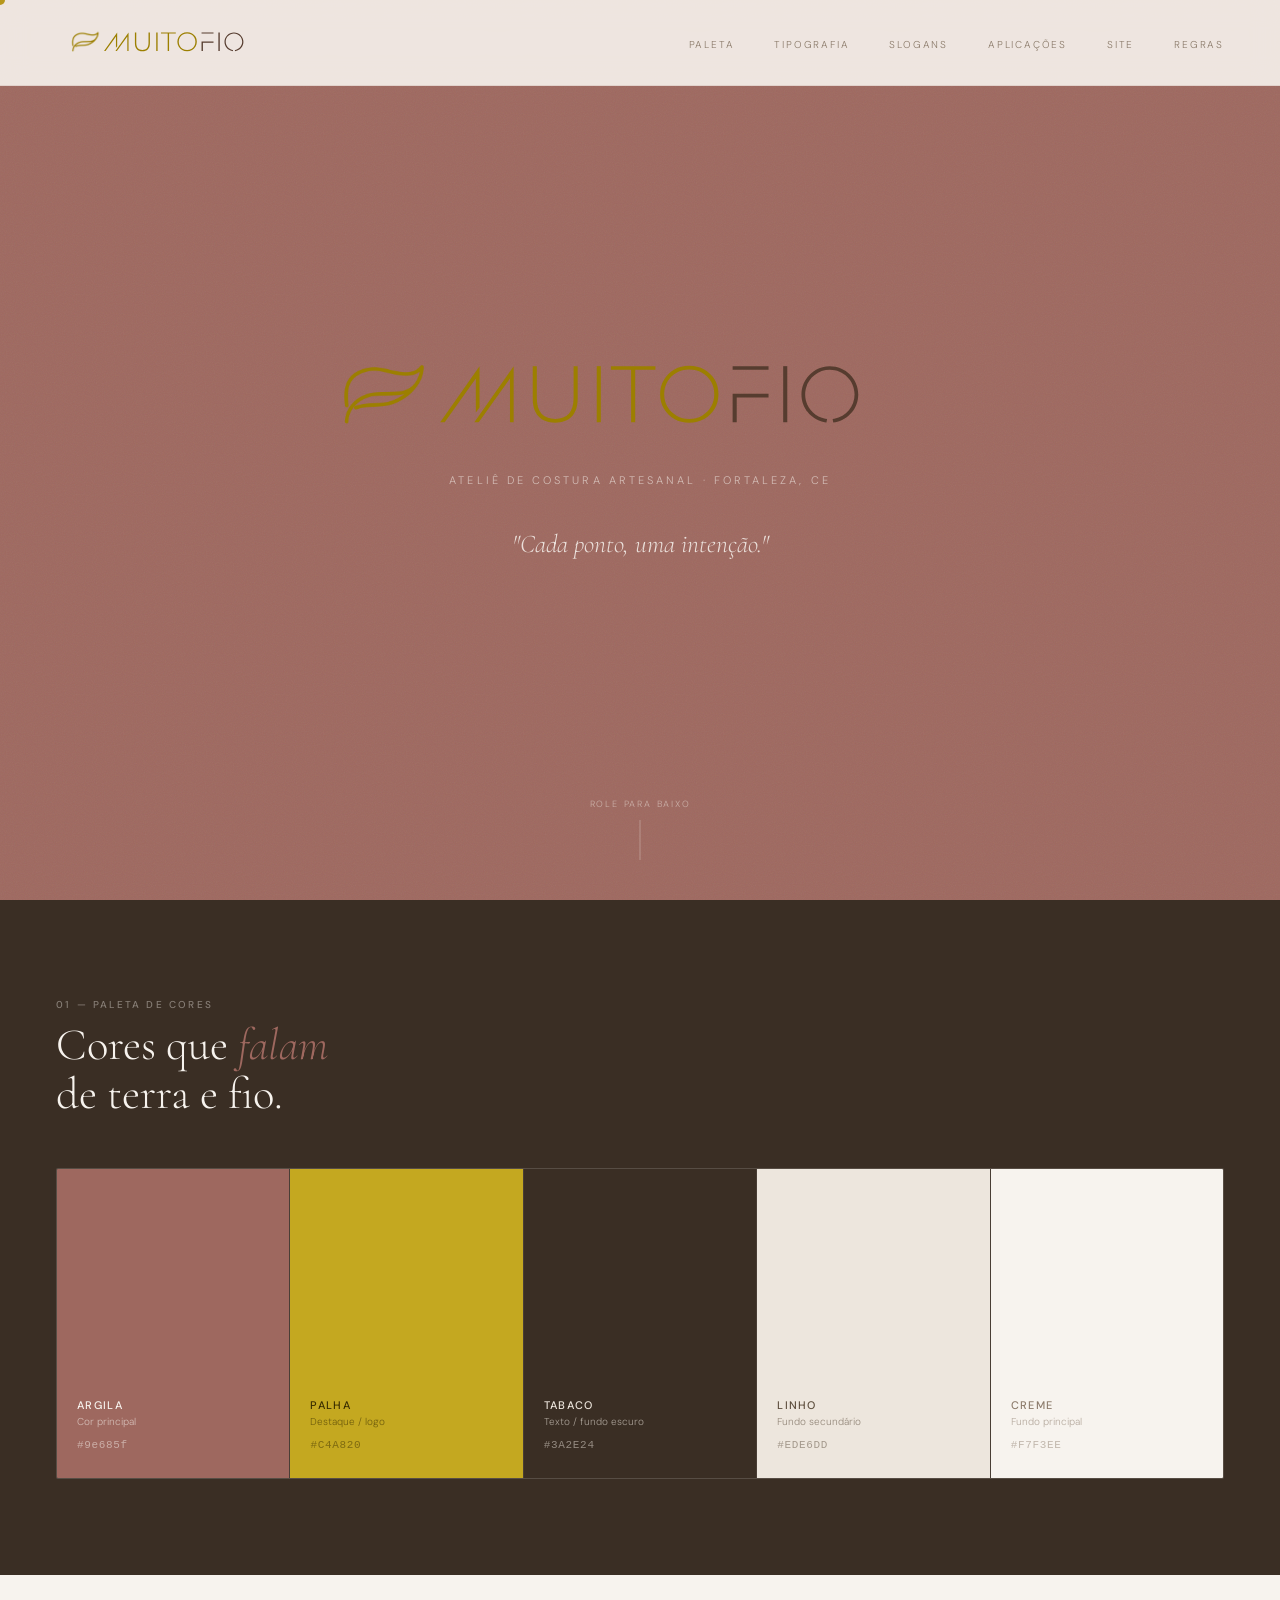
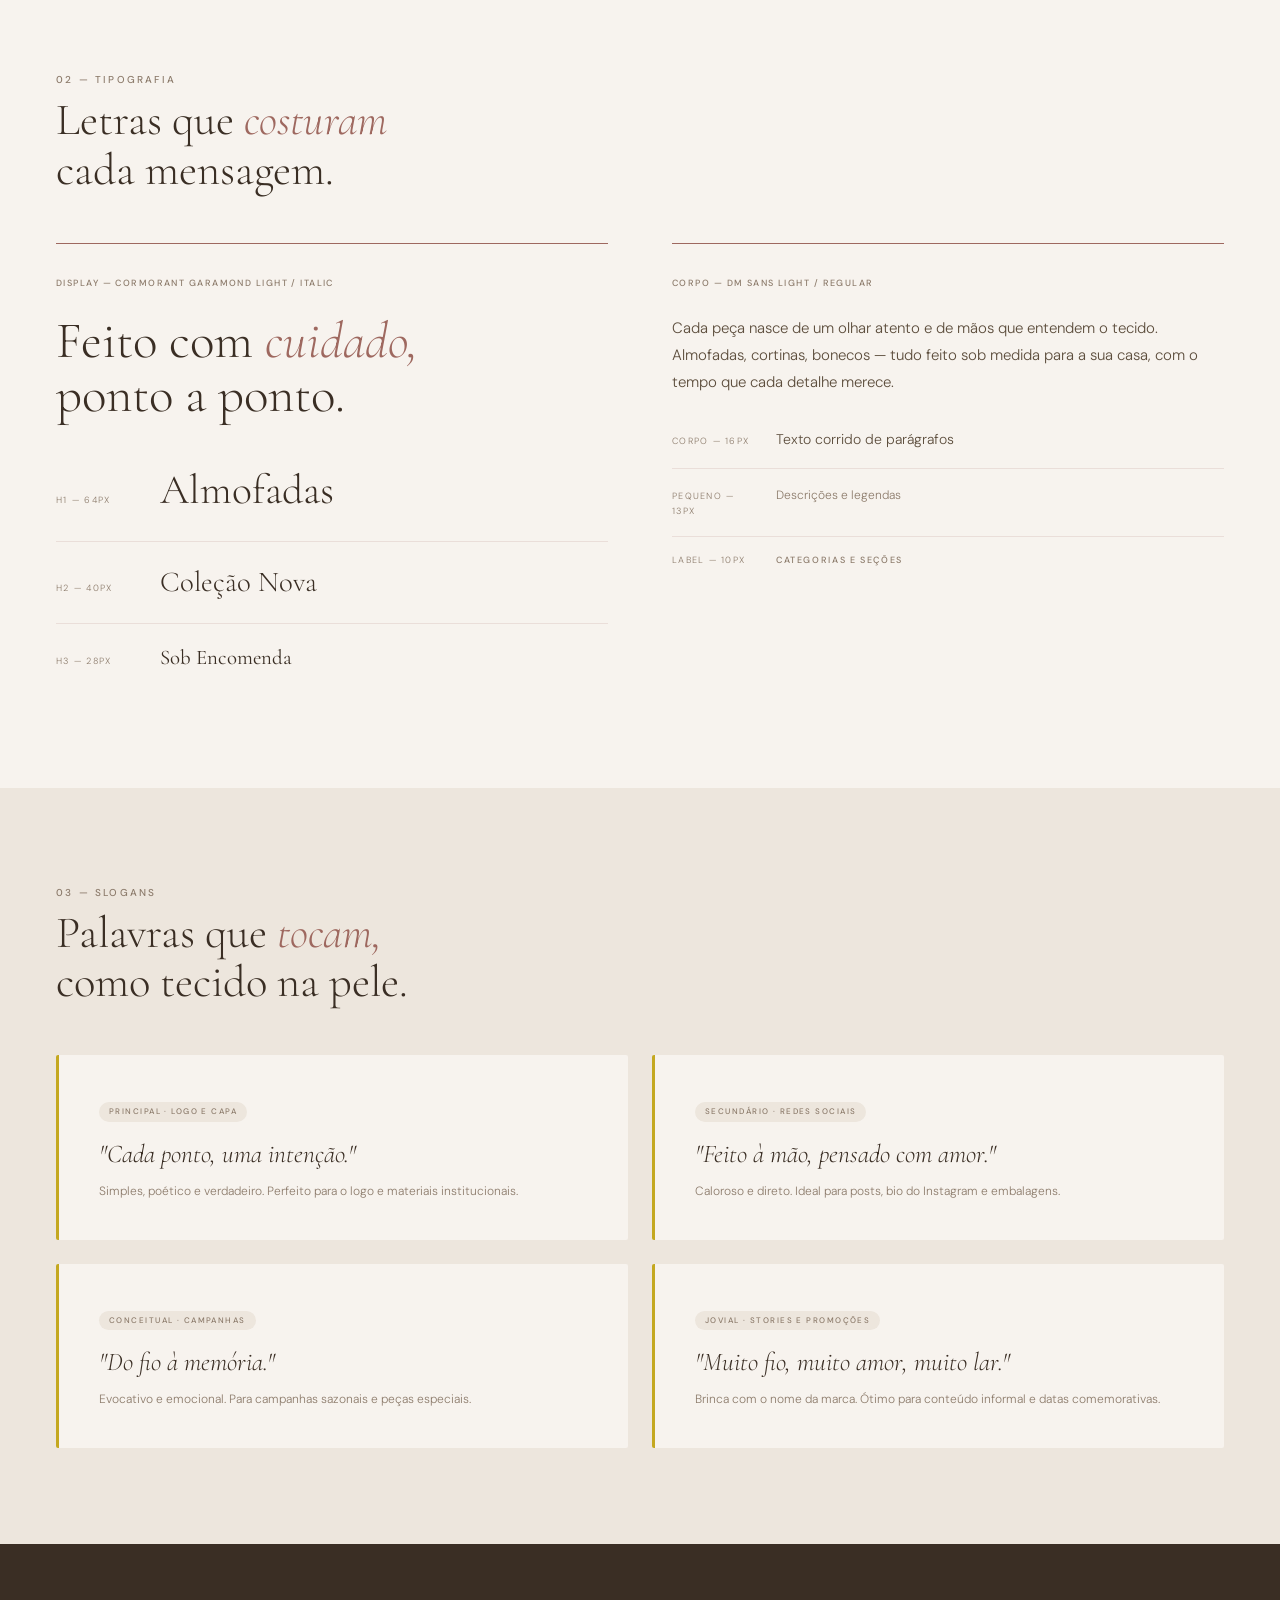
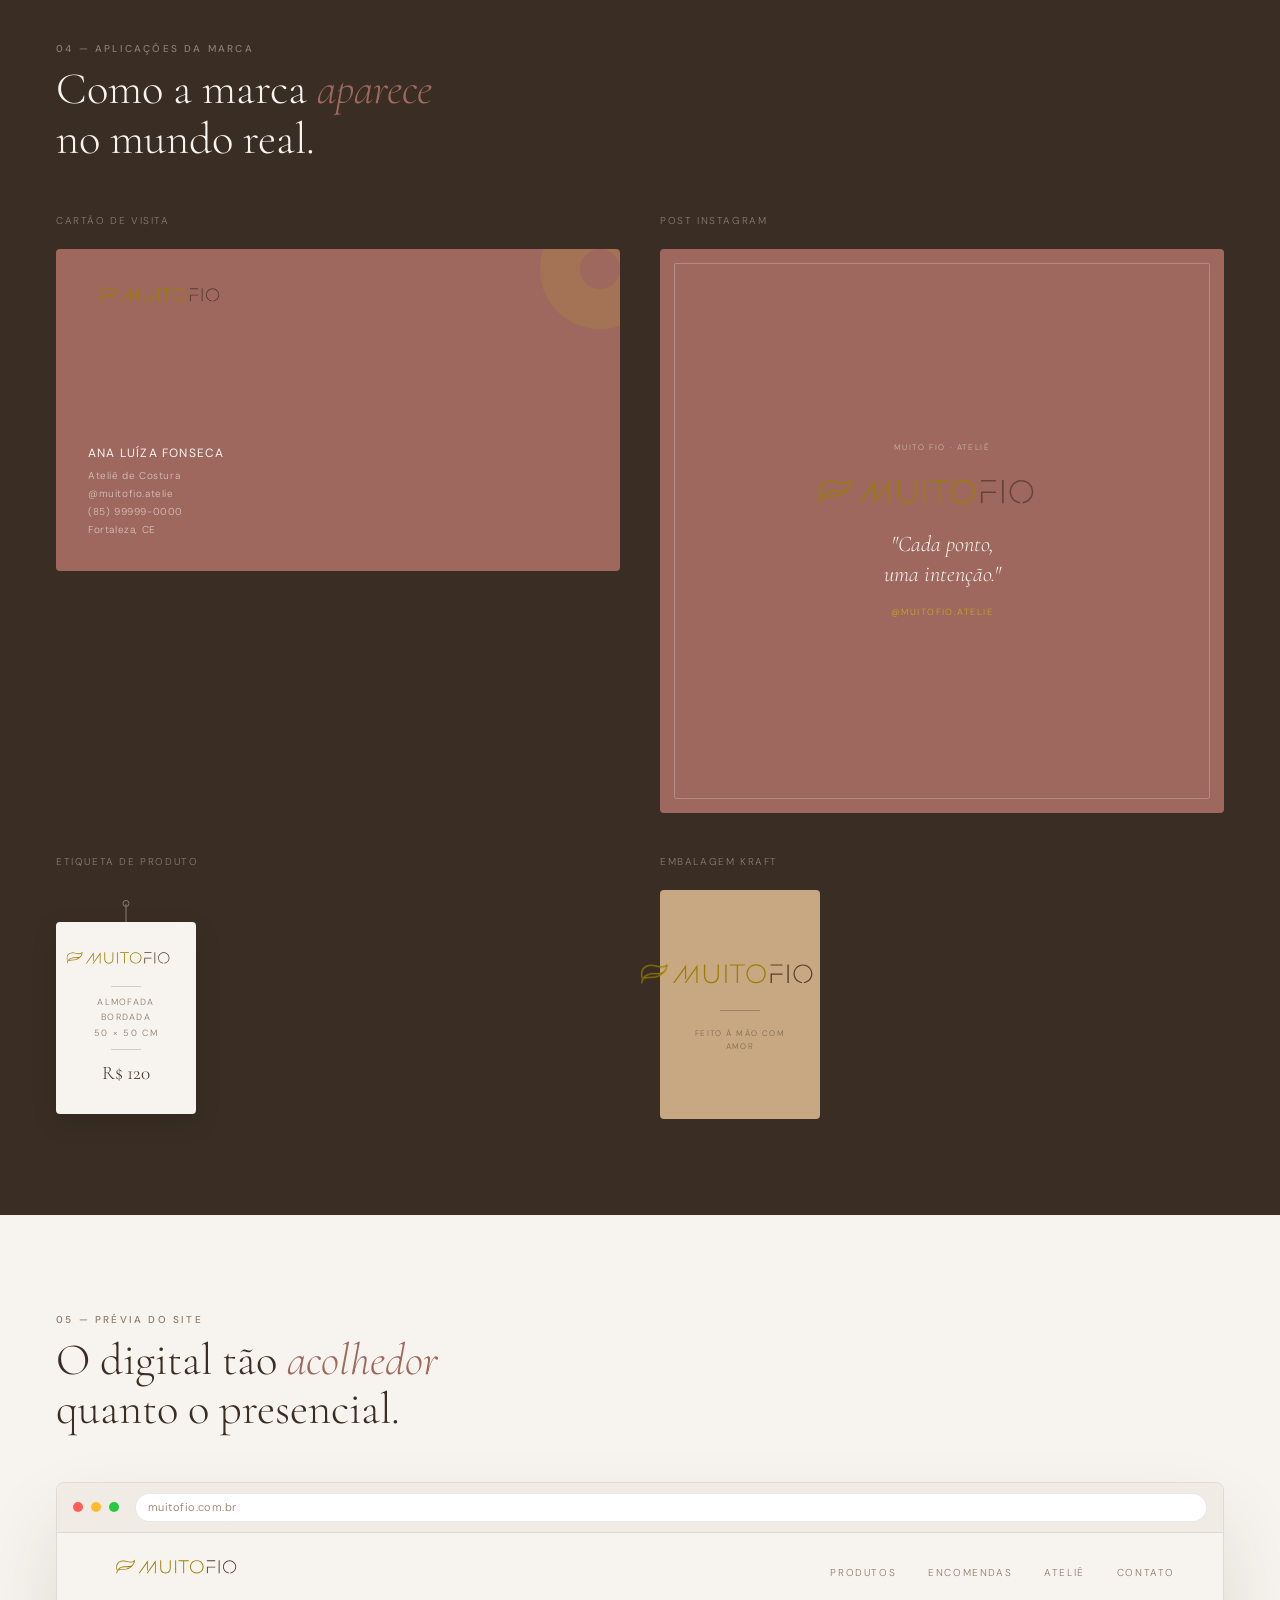
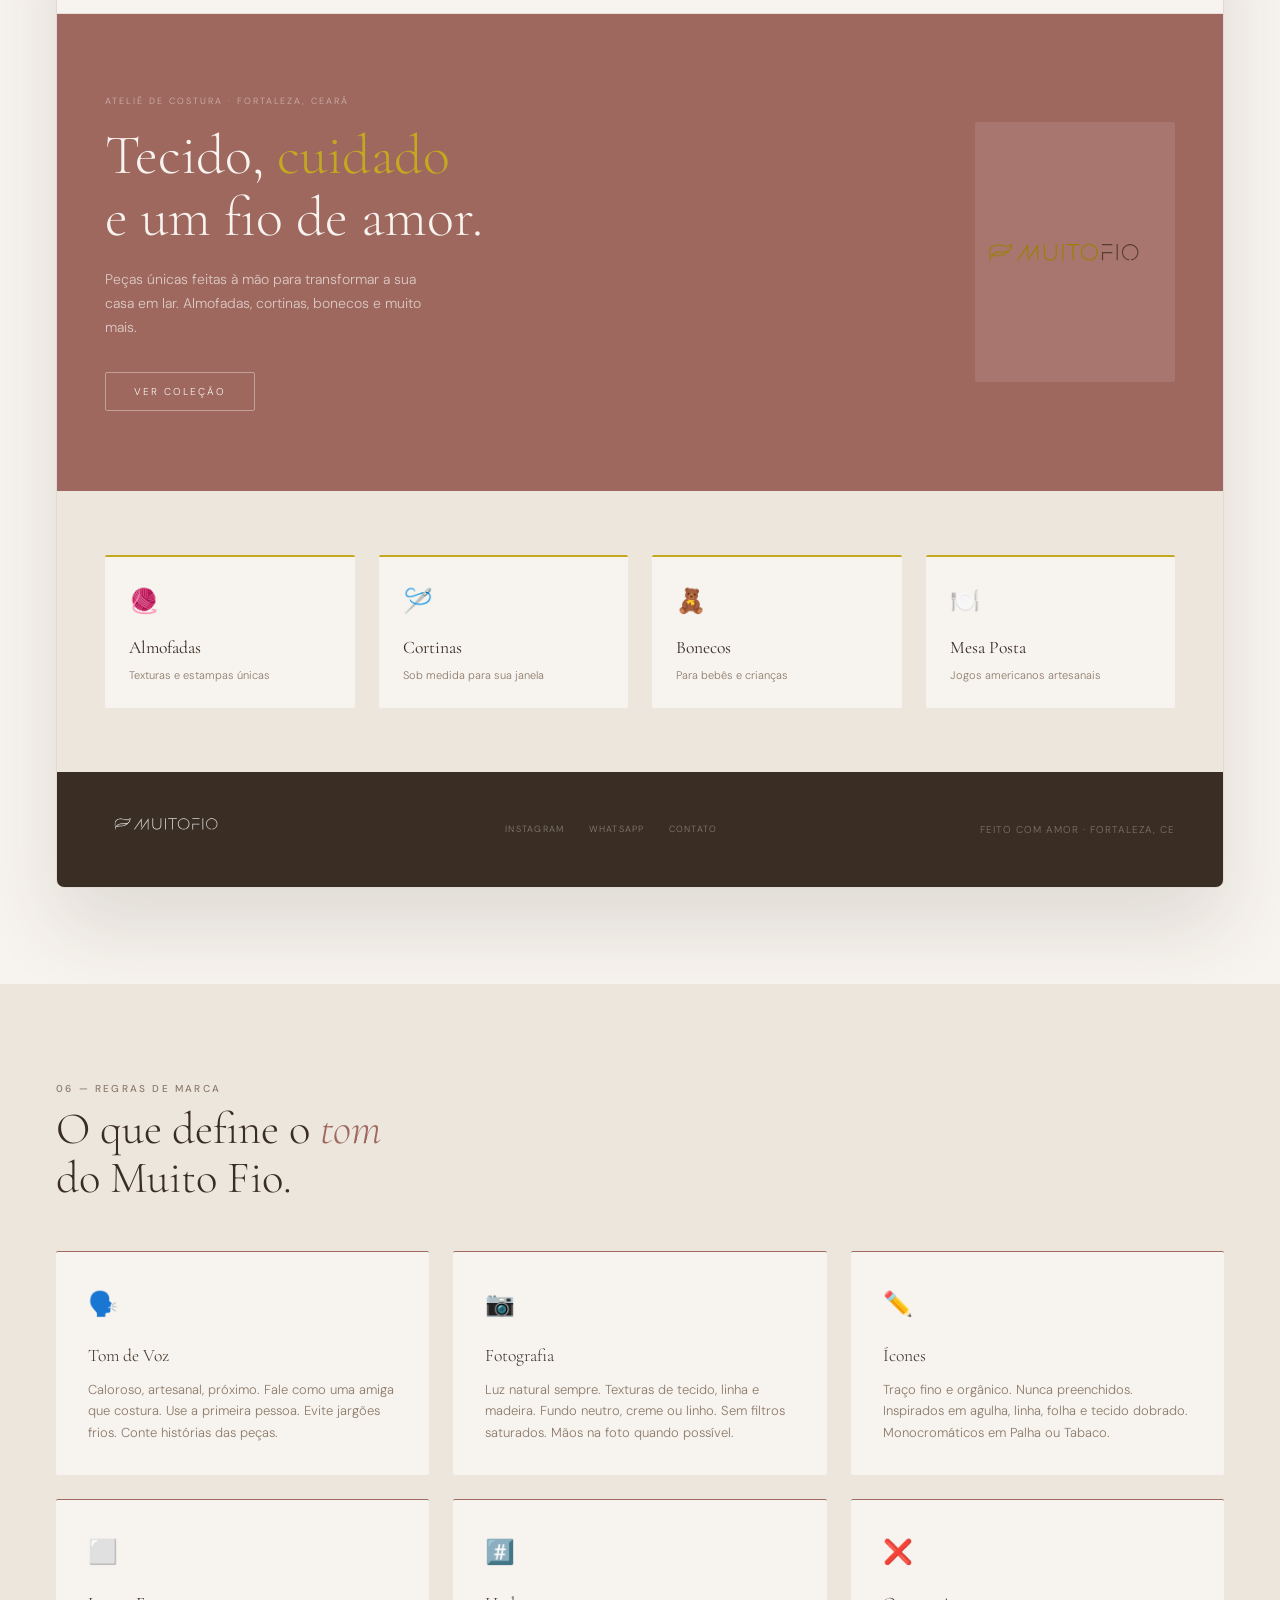
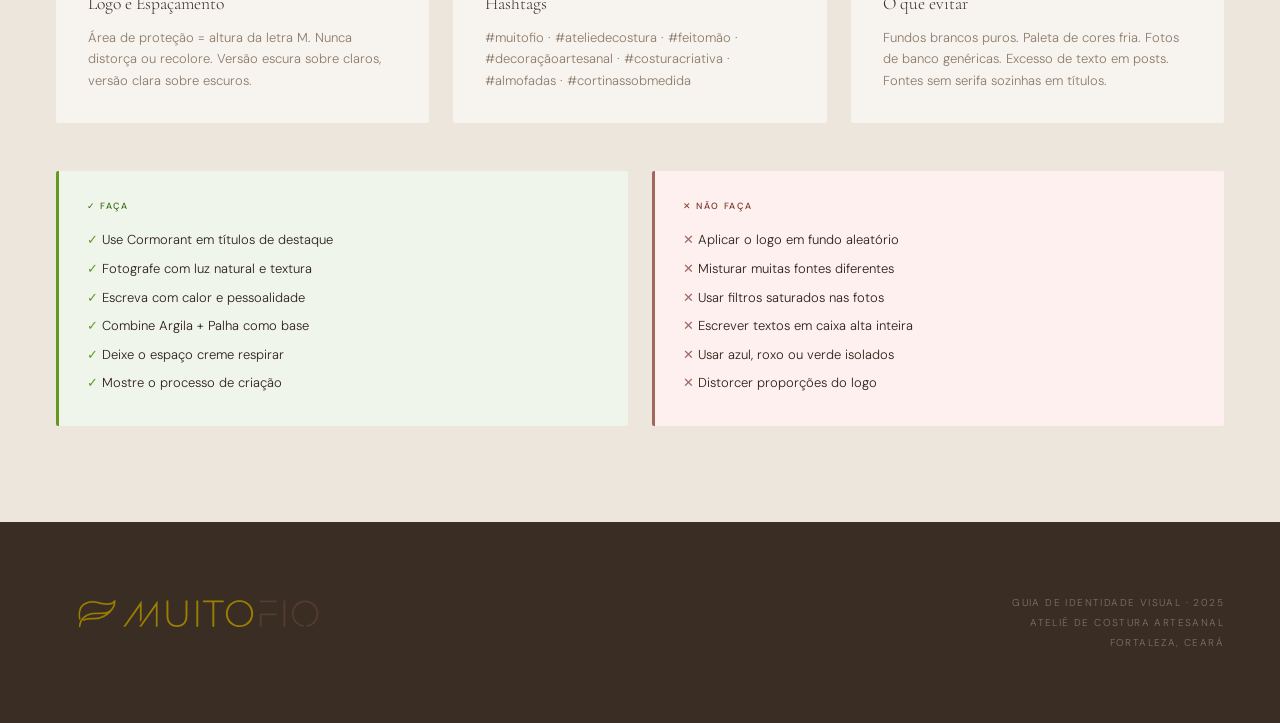
==== index.html @ 6c67e539 "Rename to index.html for GitHub Pages support" ====
<!DOCTYPE html>
<html lang="pt-BR">

<head>
  <meta charset="UTF-8">
  <meta name="viewport" content="width=device-width, initial-scale=1.0">
  <title>Muito Fio — Identidade Visual</title>
  <link rel="preconnect" href="https://fonts.googleapis.com">
  <link
    href="https://fonts.googleapis.com/css2?family=Cormorant+Garamond:ital,wght@0,300;0,400;0,500;1,300;1,400&family=DM+Sans:wght@300;400;500&display=swap"
    rel="stylesheet">
  <style>
    *,
    *::before,
    *::after {
      box-sizing: border-box;
      margin: 0;
      padding: 0;
    }

    :root {
      --argila: #9e685f;
      --palha: #C4A820;
      --tabaco: #3A2E24;
      --linho: #EDE6DD;
      --creme: #F7F3EE;
      --muted: #8C7B6B;
      --text: #2C2018;
      --serif: 'Cormorant Garamond', serif;
      --sans: 'DM Sans', sans-serif;
    }

    html {
      scroll-behavior: smooth;
    }

    body {
      font-family: var(--sans);
      background: var(--creme);
      color: var(--text);
      font-weight: 300;
      line-height: 1.7;
      cursor: none;
    }

    .cursor {
      width: 10px;
      height: 10px;
      border-radius: 50%;
      background: var(--palha);
      position: fixed;
      top: 0;
      left: 0;
      pointer-events: none;
      z-index: 9999;
      transform: translate(-50%, -50%);
      transition: width .2s, height .2s, background .2s;
      mix-blend-mode: multiply;
    }

    .cursor.big {
      width: 36px;
      height: 36px;
      background: var(--argila);
      opacity: .5;
    }

    nav {
      position: fixed;
      top: 0;
      left: 0;
      right: 0;
      z-index: 100;
      display: flex;
      justify-content: space-between;
      align-items: center;
      padding: 1.4rem 3.5rem;
      background: rgba(247, 243, 238, .9);
      backdrop-filter: blur(12px);
      border-bottom: .5px solid rgba(158, 104, 95, .15);
    }

    .nav-logo {
      font-family: var(--serif);
      font-size: 1.5rem;
      font-weight: 300;
      letter-spacing: .04em;
      color: var(--tabaco);
      text-decoration: none;
    }

    .nav-logo span {
      color: var(--palha);
    }

    .nav-links {
      display: flex;
      gap: 2.5rem;
      list-style: none;
    }

    .nav-links a {
      font-size: 10px;
      letter-spacing: .18em;
      text-transform: uppercase;
      color: var(--muted);
      text-decoration: none;
      transition: color .2s;
    }

    .nav-links a:hover {
      color: var(--tabaco);
    }

    section {
      padding: 6rem 3.5rem;
    }

    .section-label {
      display: block;
      font-size: 10px;
      letter-spacing: .22em;
      text-transform: uppercase;
      color: var(--muted);
      font-weight: 500;
      margin-bottom: .5rem;
    }

    .section-title {
      font-family: var(--serif);
      font-size: 2.8rem;
      font-weight: 300;
      color: var(--tabaco);
      line-height: 1.1;
      margin-bottom: 3rem;
    }

    .section-title em {
      font-style: italic;
      color: var(--argila);
    }

    /* HERO */
    .hero {
      min-height: 100vh;
      background: var(--argila);
      display: flex;
      flex-direction: column;
      align-items: center;
      justify-content: center;
      text-align: center;
      position: relative;
      overflow: hidden;
      padding: 0;
    }

    .hero-grain {
      position: absolute;
      inset: 0;
      background-image: url("data:image/svg+xml,%3Csvg viewBox='0 0 200 200' xmlns='http://www.w3.org/2000/svg'%3E%3Cfilter id='n'%3E%3CfeTurbulence type='fractalNoise' baseFrequency='0.9' numOctaves='4' stitchTiles='stitch'/%3E%3C/filter%3E%3Crect width='100%25' height='100%25' filter='url(%23n)' opacity='0.07'/%3E%3C/svg%3E");
      background-size: 200px;
      pointer-events: none;
    }

    .hero-scroll-hint {
      position: absolute;
      bottom: 2.5rem;
      left: 50%;
      transform: translateX(-50%);
      display: flex;
      flex-direction: column;
      align-items: center;
      gap: 8px;
      font-size: 9px;
      letter-spacing: .2em;
      text-transform: uppercase;
      color: rgba(247, 243, 238, .5);
      animation: bounce 2.5s ease infinite;
    }

    .hero-scroll-hint::after {
      content: '';
      display: block;
      width: 1px;
      height: 40px;
      background: rgba(247, 243, 238, .3);
    }

    @keyframes bounce {

      0%,
      100% {
        transform: translateX(-50%) translateY(0)
      }

      50% {
        transform: translateX(-50%) translateY(6px)
      }
    }

    .hero-logo-wrap {
      display: flex;
      align-items: center;
      gap: 1.25rem;
      opacity: 0;
      animation: fadeUp 1.2s ease forwards .2s;
    }

    .hero-logotype {
      font-family: var(--serif);
      font-size: clamp(3rem, 8vw, 6rem);
      font-weight: 300;
      letter-spacing: .05em;
      line-height: 1;
    }

    .hero-logotype .m {
      color: var(--palha);
    }

    .hero-logotype .f {
      color: #4A3828;
    }

    .hero-tagline {
      font-size: 11px;
      letter-spacing: .28em;
      text-transform: uppercase;
      color: rgba(247, 243, 238, .6);
      margin-top: 1rem;
      opacity: 0;
      animation: fadeUp 1.2s ease forwards .5s;
    }

    .hero-slogan {
      font-family: var(--serif);
      font-size: clamp(1.1rem, 2.5vw, 1.6rem);
      font-weight: 300;
      font-style: italic;
      color: rgba(247, 243, 238, .85);
      margin-top: 2rem;
      opacity: 0;
      animation: fadeUp 1.2s ease forwards .8s;
    }

    @keyframes fadeUp {
      from {
        opacity: 0;
        transform: translateY(20px)
      }

      to {
        opacity: 1;
        transform: translateY(0)
      }
    }

    /* PALETA */
    .palette-section {
      background: var(--tabaco);
    }

    .palette-section .section-label {
      color: rgba(247, 243, 238, .4);
    }

    .palette-section .section-title {
      color: var(--creme);
    }

    .palette-grid {
      display: grid;
      grid-template-columns: repeat(5, 1fr);
      gap: 1px;
      background: rgba(255, 255, 255, .08);
      border: 1px solid rgba(255, 255, 255, .08);
      border-radius: 2px;
      overflow: hidden;
    }

    .swatch {
      aspect-ratio: 3/4;
      display: flex;
      flex-direction: column;
      justify-content: flex-end;
      padding: 1.5rem 1.25rem;
      transition: flex-grow .4s ease;
      cursor: default;
    }

    .swatch:hover {
      flex-grow: 2;
    }

    .swatch-name {
      font-size: 11px;
      letter-spacing: .12em;
      text-transform: uppercase;
      font-weight: 500;
      line-height: 1;
      margin-bottom: 4px;
    }

    .swatch-role {
      font-size: 10px;
      opacity: .6;
      margin-bottom: 8px;
      line-height: 1.3;
    }

    .swatch-hex {
      font-family: 'Courier New', monospace;
      font-size: 11px;
      opacity: .5;
      letter-spacing: .06em;
    }

    /* TIPOGRAFIA */
    .type-grid {
      display: grid;
      grid-template-columns: 1fr 1fr;
      gap: 4rem;
    }

    .type-block {
      border-top: .5px solid var(--argila);
      padding-top: 2rem;
    }

    .type-meta {
      font-size: 9px;
      letter-spacing: .16em;
      text-transform: uppercase;
      color: var(--muted);
      font-weight: 500;
      margin-bottom: 1.5rem;
    }

    .type-display {
      font-family: var(--serif);
      font-size: clamp(2rem, 4vw, 3.5rem);
      font-weight: 300;
      color: var(--tabaco);
      line-height: 1.05;
    }

    .type-display em {
      color: var(--argila);
    }

    .type-body-sample {
      font-family: var(--sans);
      font-size: 15px;
      font-weight: 300;
      line-height: 1.8;
      color: #5C4D3C;
      margin-top: 1rem;
    }

    .type-sizes {
      margin-top: 2rem;
      display: flex;
      flex-direction: column;
      gap: 1rem;
    }

    .type-size-row {
      display: flex;
      align-items: baseline;
      gap: 1.5rem;
      padding-bottom: 1rem;
      border-bottom: .5px solid rgba(158, 104, 95, .15);
    }

    .type-size-row:last-child {
      border-bottom: none;
    }

    .type-size-label {
      font-size: 9px;
      letter-spacing: .14em;
      text-transform: uppercase;
      color: var(--muted);
      width: 80px;
      flex-shrink: 0;
    }

    /* SLOGANS */
    .slogans-section {
      background: var(--linho);
    }

    .slogans-grid {
      display: grid;
      grid-template-columns: 1fr 1fr;
      gap: 1.5rem;
    }

    .slogan-card {
      background: var(--creme);
      border-radius: 2px;
      padding: 2.5rem;
      border-left: 3px solid var(--palha);
      transition: transform .3s ease, box-shadow .3s ease;
    }

    .slogan-card:hover {
      transform: translateY(-4px);
      box-shadow: 0 20px 40px rgba(58, 46, 36, .08);
    }

    .slogan-badge {
      display: inline-block;
      font-size: 8px;
      letter-spacing: .18em;
      text-transform: uppercase;
      color: var(--muted);
      background: var(--linho);
      padding: 3px 10px;
      border-radius: 20px;
      margin-bottom: 1rem;
      font-weight: 500;
    }

    .slogan-text {
      font-family: var(--serif);
      font-size: 1.6rem;
      font-weight: 300;
      font-style: italic;
      color: var(--tabaco);
      line-height: 1.25;
    }

    .slogan-desc {
      font-size: 12px;
      color: var(--muted);
      margin-top: .75rem;
      line-height: 1.5;
    }

    /* APLICAÇÕES */
    .apps-section {
      background: var(--tabaco);
    }

    .apps-section .section-label {
      color: rgba(247, 243, 238, .4);
    }

    .apps-section .section-title {
      color: var(--creme);
    }

    .apps-grid {
      display: grid;
      grid-template-columns: 1fr 1fr;
      gap: 2.5rem;
    }

    .app-label {
      font-size: 10px;
      letter-spacing: .16em;
      text-transform: uppercase;
      color: rgba(247, 243, 238, .4);
      margin-bottom: 1.25rem;
      display: block;
    }

    .biz-card {
      aspect-ratio: 1.75;
      background: var(--argila);
      border-radius: 4px;
      padding: 2rem;
      display: flex;
      flex-direction: column;
      justify-content: space-between;
      position: relative;
      overflow: hidden;
    }

    .biz-card::before {
      content: '';
      position: absolute;
      top: -40px;
      right: -40px;
      width: 120px;
      height: 120px;
      border-radius: 50%;
      border: 40px solid rgba(196, 168, 32, .15);
    }

    .biz-logo-small {
      font-family: var(--serif);
      font-size: 1.3rem;
      font-weight: 300;
      color: var(--creme);
      letter-spacing: .04em;
    }

    .biz-logo-small span {
      color: var(--palha);
    }

    .biz-info {
      font-size: 10px;
      color: rgba(247, 243, 238, .65);
      line-height: 1.8;
      letter-spacing: .06em;
    }

    .biz-name {
      font-size: 12px;
      color: var(--creme);
      font-weight: 400;
      letter-spacing: .1em;
      text-transform: uppercase;
      margin-bottom: 4px;
    }

    .insta-post {
      aspect-ratio: 1;
      background: var(--argila);
      border-radius: 4px;
      display: flex;
      flex-direction: column;
      align-items: center;
      justify-content: center;
      text-align: center;
      padding: 2.5rem;
      gap: .75rem;
      position: relative;
      overflow: hidden;
    }

    .insta-post::before {
      content: '';
      position: absolute;
      inset: 14px;
      border: .5px solid rgba(247, 243, 238, .25);
      border-radius: 2px;
      pointer-events: none;
    }

    .insta-eyebrow {
      font-size: 8px;
      letter-spacing: .2em;
      text-transform: uppercase;
      color: rgba(247, 243, 238, .55);
    }

    .insta-quote {
      font-family: var(--serif);
      font-size: 1.4rem;
      font-weight: 300;
      font-style: italic;
      color: var(--creme);
      line-height: 1.35;
    }

    .insta-handle {
      font-size: 9px;
      letter-spacing: .16em;
      text-transform: uppercase;
      color: var(--palha);
      margin-top: 4px;
    }

    .product-tag {
      background: var(--creme);
      border-radius: 4px;
      width: 140px;
      padding: 1.5rem 1.25rem;
      display: flex;
      flex-direction: column;
      align-items: center;
      gap: 8px;
      position: relative;
      box-shadow: 0 8px 24px rgba(0, 0, 0, .15);
      margin-top: 2rem;
    }

    .product-tag::before {
      content: '';
      position: absolute;
      top: -18px;
      left: 50%;
      transform: translateX(-50%);
      width: 1px;
      height: 18px;
      background: var(--muted);
    }

    .product-tag::after {
      content: '';
      position: absolute;
      top: -22px;
      left: 50%;
      transform: translateX(-50%);
      width: 7px;
      height: 7px;
      border-radius: 50%;
      border: 1px solid var(--muted);
    }

    .tag-logo {
      font-family: var(--serif);
      font-size: .9rem;
      font-weight: 300;
      color: var(--tabaco);
      letter-spacing: .06em;
    }

    .tag-logo span {
      color: var(--palha);
    }

    .tag-divider {
      width: 30px;
      height: .5px;
      background: rgba(58, 46, 36, .2);
    }

    .tag-item {
      font-size: 9px;
      letter-spacing: .14em;
      text-transform: uppercase;
      color: var(--muted);
      text-align: center;
    }

    .tag-price {
      font-family: var(--serif);
      font-size: 1.2rem;
      font-weight: 300;
      color: var(--tabaco);
    }

    .kraft-bag {
      background: #C8A882;
      border-radius: 4px;
      padding: 2rem;
      display: flex;
      flex-direction: column;
      align-items: center;
      justify-content: center;
      gap: 1rem;
      aspect-ratio: .7;
      width: 160px;
    }

    .kraft-logo {
      font-family: var(--serif);
      font-size: 1.4rem;
      font-weight: 300;
      color: var(--tabaco);
      letter-spacing: .06em;
    }

    .kraft-logo span {
      color: #7B5A1A;
    }

    .kraft-divider {
      width: 40px;
      height: .5px;
      background: rgba(58, 46, 36, .3);
    }

    .kraft-slogan {
      font-size: 8px;
      letter-spacing: .18em;
      text-transform: uppercase;
      color: rgba(58, 46, 36, .5);
      text-align: center;
    }

    /* SITE PREVIEW */
    .site-mockup {
      border: .5px solid rgba(58, 46, 36, .12);
      border-radius: 8px;
      overflow: hidden;
      box-shadow: 0 40px 80px rgba(58, 46, 36, .12);
    }

    .site-chrome {
      background: #f0ebe4;
      padding: 10px 16px;
      display: flex;
      align-items: center;
      gap: 8px;
      border-bottom: .5px solid rgba(58, 46, 36, .1);
    }

    .dot {
      width: 10px;
      height: 10px;
      border-radius: 50%;
    }

    .dot-r {
      background: #ff5f57
    }

    .dot-y {
      background: #febc2e
    }

    .dot-g {
      background: #28c840
    }

    .url-bar {
      flex: 1;
      background: white;
      border-radius: 20px;
      padding: 4px 12px;
      margin-left: 8px;
      font-size: 11px;
      color: var(--muted);
      letter-spacing: .04em;
      border: .5px solid rgba(58, 46, 36, .1);
    }

    .site-nav-inner {
      background: var(--creme);
      display: flex;
      justify-content: space-between;
      align-items: center;
      padding: 1.25rem 3rem;
      border-bottom: .5px solid rgba(158, 104, 95, .15);
    }

    .s-nav-logo {
      font-family: var(--serif);
      font-size: 1.4rem;
      font-weight: 300;
      color: var(--tabaco);
      letter-spacing: .04em;
    }

    .s-nav-logo span {
      color: var(--palha);
    }

    .s-nav-links {
      display: flex;
      gap: 2rem;
    }

    .s-nav-link {
      font-size: 10px;
      letter-spacing: .16em;
      text-transform: uppercase;
      color: var(--muted);
    }

    .site-hero-inner {
      background: var(--argila);
      padding: 5rem 3rem;
      display: flex;
      align-items: center;
      justify-content: space-between;
      gap: 3rem;
    }

    .site-hero-eyebrow {
      font-size: 9px;
      letter-spacing: .22em;
      text-transform: uppercase;
      color: rgba(247, 243, 238, .55);
      margin-bottom: 1rem;
    }

    .site-hero-h1 {
      font-family: var(--serif);
      font-size: 3.5rem;
      font-weight: 300;
      color: var(--creme);
      line-height: 1.1;
    }

    .site-hero-h1 strong {
      color: var(--palha);
      font-weight: 300;
    }

    .site-hero-p {
      font-size: 14px;
      font-weight: 300;
      color: rgba(247, 243, 238, .7);
      margin-top: 1.25rem;
      max-width: 340px;
      line-height: 1.7;
    }

    .site-hero-cta {
      display: inline-block;
      margin-top: 2rem;
      padding: 10px 28px;
      border: 1px solid rgba(247, 243, 238, .4);
      border-radius: 2px;
      color: var(--creme);
      font-size: 10px;
      letter-spacing: .2em;
      text-transform: uppercase;
      text-decoration: none;
    }

    .site-hero-img {
      width: 200px;
      height: 260px;
      flex-shrink: 0;
      background: rgba(247, 243, 238, .1);
      border-radius: 2px;
      display: flex;
      align-items: center;
      justify-content: center;
    }

    .site-produtos {
      background: var(--linho);
      padding: 4rem 3rem;
      display: grid;
      grid-template-columns: repeat(4, 1fr);
      gap: 1.5rem;
    }

    .s-prod-card {
      background: var(--creme);
      border-radius: 2px;
      padding: 1.5rem;
      border-top: 2px solid var(--palha);
      transition: transform .3s;
    }

    .s-prod-card:hover {
      transform: translateY(-4px);
    }

    .s-prod-icon {
      font-size: 1.5rem;
      margin-bottom: .75rem;
    }

    .s-prod-name {
      font-family: var(--serif);
      font-size: 1.1rem;
      font-weight: 400;
      color: var(--tabaco);
    }

    .s-prod-desc {
      font-size: 11px;
      color: var(--muted);
      margin-top: 4px;
      line-height: 1.5;
    }

    .site-footer-inner {
      background: var(--tabaco);
      padding: 2.5rem 3rem;
      display: flex;
      justify-content: space-between;
      align-items: center;
    }

    .s-footer-logo {
      font-family: var(--serif);
      font-size: 1.2rem;
      font-weight: 300;
      color: var(--palha);
      letter-spacing: .04em;
    }

    .s-footer-text {
      font-size: 10px;
      color: rgba(247, 243, 238, .35);
      letter-spacing: .1em;
      text-transform: uppercase;
    }

    .s-footer-links {
      display: flex;
      gap: 1.5rem;
    }

    .s-footer-link {
      font-size: 9px;
      letter-spacing: .14em;
      text-transform: uppercase;
      color: rgba(247, 243, 238, .4);
      text-decoration: none;
    }

    /* REGRAS */
    .rules-section {
      background: var(--linho);
    }

    .rules-grid {
      display: grid;
      grid-template-columns: repeat(3, 1fr);
      gap: 1.5rem;
    }

    .rule-card {
      background: var(--creme);
      border-radius: 2px;
      padding: 2rem;
      border-top: .5px solid var(--argila);
    }

    .rule-icon {
      font-size: 1.5rem;
      margin-bottom: 1rem;
    }

    .rule-title {
      font-family: var(--serif);
      font-size: 1.1rem;
      color: var(--tabaco);
      margin-bottom: .5rem;
    }

    .rule-body {
      font-size: 13px;
      color: var(--muted);
      line-height: 1.65;
    }

    .do-dont {
      display: grid;
      grid-template-columns: 1fr 1fr;
      gap: 1.5rem;
      margin-top: 3rem;
    }

    .do-card {
      padding: 1.75rem;
      border-radius: 2px;
      border-left: 3px solid;
    }

    .do-card.do {
      background: #f0f5eb;
      border-color: #639922;
    }

    .do-card.dont {
      background: #fdf0ee;
      border-color: #9e685f;
    }

    .do-badge {
      font-size: 9px;
      letter-spacing: .18em;
      text-transform: uppercase;
      font-weight: 500;
      margin-bottom: .75rem;
    }

    .do-card.do .do-badge {
      color: #3B6D11;
    }

    .do-card.dont .do-badge {
      color: #7B3828;
    }

    .do-list {
      list-style: none;
      font-size: 13px;
      color: var(--text);
      line-height: 2.2;
    }

    .do-card.do .do-list li::before {
      content: '✓ ';
      color: #639922;
    }

    .do-card.dont .do-list li::before {
      content: '✕ ';
      color: #9e685f;
    }

    footer {
      background: var(--tabaco);
      padding: 4rem 3.5rem;
      display: flex;
      justify-content: space-between;
      align-items: center;
    }

    .footer-logo {
      font-family: var(--serif);
      font-size: 2rem;
      font-weight: 300;
      color: var(--palha);
      letter-spacing: .04em;
    }

    .footer-text {
      font-size: 10px;
      color: rgba(247, 243, 238, .35);
      letter-spacing: .14em;
      text-transform: uppercase;
      line-height: 2;
      text-align: right;
    }

    @media(max-width:900px) {
      nav {
        padding: 1.2rem 1.5rem
      }

      .nav-links {
        display: none
      }

      section {
        padding: 4rem 1.5rem
      }

      .type-grid,
      .slogans-grid,
      .apps-grid,
      .do-dont,
      .rules-grid {
        grid-template-columns: 1fr
      }

      .site-hero-inner {
        flex-direction: column
      }

      .site-hero-img {
        display: none
      }

      .site-produtos {
        grid-template-columns: 1fr 1fr
      }

      footer {
        flex-direction: column;
        gap: 1rem;
        text-align: center
      }

      .footer-text {
        text-align: center
      }
    }
  </style>
</head>

<body>

  <div class="cursor" id="cursor"></div>

  <nav>
    <a href="#" class="nav-logo"><svg xmlns="http://www.w3.org/2000/svg" xmlns:xlink="http://www.w3.org/1999/xlink"
        viewBox="130 310 860 150" style="height: 40px; width: auto; display: block;" aria-label="Muito Fio">
        <desc>Created with Fabric.js 6.5.1</desc>
        <defs>
        </defs>

        <g transform="matrix(1.391 0 0 1.391 571.53 384)" id="glyphGroup_textPair_1777417974193_0.32298934178720295">
          <g style="">
            <g transform="matrix(1 0 0 1 -154.836 0)">
              <g style="">
                <g transform="matrix(1 0 0 1 0 0)">
                  <path
                    style="stroke: none; stroke-width: 1; stroke-dasharray: none; stroke-linecap: butt; stroke-dashoffset: 0; stroke-linejoin: miter; stroke-miterlimit: 4; fill: rgb(156,127,0); fill-rule: nonzero; opacity: 1;"
                    transform=" translate(-95.788, -95.9747)"
                    d="M 93.448 121.1747 L 97.408 121.1747 L 125.488 81.9347 L 125.488 121.1747 L 128.8 121.1747 L 128.8 70.7747 Z M 94.816 112.3907 L 98.128 107.9987 L 98.128 70.7747 L 62.776 121.1747 L 66.808 121.1747 L 94.816 81.9347 Z"
                    stroke-linecap="round" />
                </g>
              </g>
            </g>
            <g transform="matrix(1 0 0 1 -84.492 0.18)">
              <g style="">
                <g transform="matrix(1 0 0 1 0 0)">
                  <path
                    style="stroke: none; stroke-width: 1; stroke-dasharray: none; stroke-linecap: butt; stroke-dashoffset: 0; stroke-linejoin: miter; stroke-miterlimit: 4; fill: rgb(156,127,0); fill-rule: nonzero; opacity: 1;"
                    transform=" translate(-100, -96.1547)"
                    d="M 85.132 115.9907 C 88.66 119.6627 93.556 121.5347 99.964 121.5347 C 106.372 121.5347 111.34 119.6627 114.868 115.9907 C 118.396 112.3187 120.196 106.9187 120.196 99.7907 L 120.196 70.7747 L 116.524 70.7747 L 116.524 99.6467 C 116.524 105.8387 115.084 110.4467 112.276 113.5427 C 109.468 116.6387 105.364 118.1507 100.036 118.1507 C 94.636 118.1507 90.532 116.6387 87.724 113.5427 C 84.916 110.4467 83.476 105.8387 83.476 99.6467 L 83.476 70.7747 L 79.804 70.7747 L 79.804 99.7907 C 79.804 106.9187 81.604 112.3187 85.132 115.9907 Z"
                    stroke-linecap="round" />
                </g>
              </g>
            </g>
            <g transform="matrix(1 0 0 1 -45.324 0)">
              <g style="">
                <g transform="matrix(1 0 0 1 0 0)">
                  <path
                    style="stroke: none; stroke-width: 1; stroke-dasharray: none; stroke-linecap: butt; stroke-dashoffset: 0; stroke-linejoin: miter; stroke-miterlimit: 4; fill: rgb(156,127,0); fill-rule: nonzero; opacity: 1;"
                    transform=" translate(-100, -95.9747)"
                    d="M 98.164 70.7747 L 98.164 121.1747 L 101.836 121.1747 L 101.836 70.7747 Z"
                    stroke-linecap="round" />
                </g>
              </g>
            </g>
            <g transform="matrix(1 0 0 1 -14.436 0)">
              <g style="">
                <g transform="matrix(1 0 0 1 0 0)">
                  <path
                    style="stroke: none; stroke-width: 1; stroke-dasharray: none; stroke-linecap: butt; stroke-dashoffset: 0; stroke-linejoin: miter; stroke-miterlimit: 4; fill: rgb(156,127,0); fill-rule: nonzero; opacity: 1;"
                    transform=" translate(-100, -95.9747)"
                    d="M 98.164 74.0867 L 98.164 121.1747 L 101.836 121.1747 L 101.836 74.0867 L 119.98 74.0867 L 119.98 70.7747 L 80.02 70.7747 L 80.02 74.0867 Z"
                    stroke-linecap="round" />
                </g>
              </g>
            </g>
            <g transform="matrix(1 0 0 1 36 0)">
              <g style="">
                <g transform="matrix(1 0 0 1 0 0)">
                  <path
                    style="stroke: none; stroke-width: 1; stroke-dasharray: none; stroke-linecap: butt; stroke-dashoffset: 0; stroke-linejoin: miter; stroke-miterlimit: 4; fill: rgb(156,127,0); fill-rule: nonzero; opacity: 1;"
                    transform=" translate(-100, -95.9747)"
                    d="M 86.608 118.1507 C 90.568 120.3827 95.032 121.5347 100 121.5347 C 104.968 121.5347 109.432 120.4547 113.392 118.2227 C 117.352 115.9907 120.52 112.9667 122.824 109.0787 C 125.056 105.1907 126.208 100.7987 126.208 95.9747 C 126.208 91.1507 125.056 86.7587 122.824 82.8707 C 120.52 78.9827 117.352 75.9587 113.392 73.7267 C 109.432 71.4947 104.968 70.4147 100 70.4147 C 95.032 70.4147 90.568 71.4947 86.608 73.7267 C 82.648 75.9587 79.48 79.0547 77.248 82.9427 C 74.944 86.8307 73.792 91.1507 73.792 95.9747 C 73.792 100.7987 74.944 105.1187 77.248 109.0067 C 79.48 112.8947 82.648 115.9187 86.608 118.1507 Z M 111.448 115.2707 C 108.064 117.2147 104.248 118.1507 100 118.1507 C 95.752 118.1507 91.936 117.2147 88.552 115.2707 C 85.096 113.3267 82.36 110.6627 80.416 107.2787 C 78.472 103.8947 77.464 100.1507 77.464 95.9747 C 77.464 91.7987 78.472 87.9827 80.416 84.5987 C 82.36 81.2147 85.096 78.6227 88.552 76.6787 C 91.936 74.7347 95.752 73.7987 100 73.7987 C 104.248 73.7987 108.064 74.7347 111.448 76.6787 C 114.832 78.6227 117.568 81.2147 119.512 84.5987 C 121.456 87.9827 122.464 91.7987 122.464 95.9747 C 122.464 100.1507 121.456 103.8947 119.512 107.2787 C 117.568 110.6627 114.832 113.3267 111.448 115.2707 Z"
                    stroke-linecap="round" />
                </g>
              </g>
            </g>
            <g transform="matrix(1 0 0 1 91.08 0)">
              <g style="">
                <g transform="matrix(1 0 0 1 0 0)">
                  <path
                    style="stroke: none; stroke-width: 1; stroke-dasharray: none; stroke-linecap: butt; stroke-dashoffset: 0; stroke-linejoin: miter; stroke-miterlimit: 4; fill: rgb(86,60,47); fill-rule: nonzero; opacity: 1;"
                    transform=" translate(-102.196, -95.9747)"
                    d="M 86.068 70.7747 L 86.068 74.0867 L 118.324 74.0867 L 118.324 70.7747 Z M 86.068 121.1747 L 89.74 121.1747 L 89.74 98.9267 L 118.324 98.9267 L 118.324 95.6147 L 86.068 95.6147 Z"
                    stroke-linecap="round" />
                </g>
              </g>
            </g>
            <g transform="matrix(1 0 0 1 122.22 0)">
              <g style="">
                <g transform="matrix(1 0 0 1 0 0)">
                  <path
                    style="stroke: none; stroke-width: 1; stroke-dasharray: none; stroke-linecap: butt; stroke-dashoffset: 0; stroke-linejoin: miter; stroke-miterlimit: 4; fill: rgb(86,60,47); fill-rule: nonzero; opacity: 1;"
                    transform=" translate(-100, -95.9747)"
                    d="M 98.164 70.7747 L 98.164 121.1747 L 101.836 121.1747 L 101.836 70.7747 Z"
                    stroke-linecap="round" />
                </g>
              </g>
            </g>
            <g transform="matrix(1 0 0 1 162.324 0.144)">
              <g style="">
                <g transform="matrix(1 0 0 1 0 0)">
                  <path
                    style="stroke: none; stroke-width: 1; stroke-dasharray: none; stroke-linecap: butt; stroke-dashoffset: 0; stroke-linejoin: miter; stroke-miterlimit: 4; fill: rgb(86,60,47); fill-rule: nonzero; opacity: 1;"
                    transform=" translate(-100, -96.1187)"
                    d="M 99.964 70.7747 C 85.924 70.7747 74.476 82.1507 74.476 96.1907 C 74.476 108.4307 83.26 118.9427 95.284 121.1747 L 96.94 121.4627 L 97.516 118.2227 L 95.86 117.9347 C 85.42 115.9907 77.788 106.8467 77.788 96.1907 C 77.788 83.9507 87.724 74.0867 99.964 74.0867 C 112.204 74.0867 122.212 83.9507 122.212 96.1907 C 122.212 106.8467 114.58 115.9907 104.068 117.9347 L 102.484 118.2227 L 103.06 121.4627 L 104.716 121.1747 C 116.74 118.9427 125.524 108.4307 125.524 96.1907 C 125.524 82.1507 114.076 70.7747 99.964 70.7747 Z"
                    stroke-linecap="round" />
                </g>
              </g>
            </g>
          </g>
        </g>
        <g transform="matrix(1.391 0 0 1.391 571.53 384)" style="" id="logo-title">
          <text xml:space="preserve" font-family="Brandmark-Montserrat" font-size="72" font-style="normal"
            font-weight="300"
            style="stroke: none; stroke-width: 1; stroke-dasharray: none; stroke-linecap: butt; stroke-dashoffset: 0; stroke-linejoin: miter; stroke-miterlimit: 4; fill: rgb(255,255,255); fill-opacity: 0; fill-rule: nonzero; opacity: 1; white-space: pre;">
            <tspan x="-189.648" y="22.6181">UITOFI</tspan>
          </text>
        </g>
        <g transform="matrix(0.2177 0 0 0.2177 240.0079 384)" id="1164508">
          <image
            style="stroke: none; stroke-width: 0; stroke-dasharray: none; stroke-linecap: butt; stroke-dashoffset: 0; stroke-linejoin: miter; stroke-miterlimit: 4; fill: rgb(156,127,0); fill-rule: nonzero; opacity: 1;"
            xlink:href="[data-uri]"
            x="-256" y="-256" width="512" height="512" />
        </g>
      </svg></a>
    <ul class="nav-links">
      <li><a href="#paleta">Paleta</a></li>
      <li><a href="#tipografia">Tipografia</a></li>
      <li><a href="#slogans">Slogans</a></li>
      <li><a href="#aplicacoes">Aplicações</a></li>
      <li><a href="#site">Site</a></li>
      <li><a href="#regras">Regras</a></li>
    </ul>
  </nav>

  <!-- HERO -->
  <section class="hero">
    <div class="hero-grain"></div>
    <div style="position:relative;z-index:1;display:flex;flex-direction:column;align-items:center;">
      <div class="hero-logo-wrap">
        <svg xmlns="http://www.w3.org/2000/svg" xmlns:xlink="http://www.w3.org/1999/xlink" viewBox="130 310 860 150"
          style="height: 120px; width: auto; max-width: 90vw;" aria-label="Muito Fio">
          <desc>Created with Fabric.js 6.5.1</desc>
          <defs>
          </defs>

          <g transform="matrix(1.391 0 0 1.391 571.53 384)" id="glyphGroup_textPair_1777417974193_0.32298934178720295">
            <g style="">
              <g transform="matrix(1 0 0 1 -154.836 0)">
                <g style="">
                  <g transform="matrix(1 0 0 1 0 0)">
                    <path
                      style="stroke: none; stroke-width: 1; stroke-dasharray: none; stroke-linecap: butt; stroke-dashoffset: 0; stroke-linejoin: miter; stroke-miterlimit: 4; fill: rgb(156,127,0); fill-rule: nonzero; opacity: 1;"
                      transform=" translate(-95.788, -95.9747)"
                      d="M 93.448 121.1747 L 97.408 121.1747 L 125.488 81.9347 L 125.488 121.1747 L 128.8 121.1747 L 128.8 70.7747 Z M 94.816 112.3907 L 98.128 107.9987 L 98.128 70.7747 L 62.776 121.1747 L 66.808 121.1747 L 94.816 81.9347 Z"
                      stroke-linecap="round" />
                  </g>
                </g>
              </g>
              <g transform="matrix(1 0 0 1 -84.492 0.18)">
                <g style="">
                  <g transform="matrix(1 0 0 1 0 0)">
                    <path
                      style="stroke: none; stroke-width: 1; stroke-dasharray: none; stroke-linecap: butt; stroke-dashoffset: 0; stroke-linejoin: miter; stroke-miterlimit: 4; fill: rgb(156,127,0); fill-rule: nonzero; opacity: 1;"
                      transform=" translate(-100, -96.1547)"
                      d="M 85.132 115.9907 C 88.66 119.6627 93.556 121.5347 99.964 121.5347 C 106.372 121.5347 111.34 119.6627 114.868 115.9907 C 118.396 112.3187 120.196 106.9187 120.196 99.7907 L 120.196 70.7747 L 116.524 70.7747 L 116.524 99.6467 C 116.524 105.8387 115.084 110.4467 112.276 113.5427 C 109.468 116.6387 105.364 118.1507 100.036 118.1507 C 94.636 118.1507 90.532 116.6387 87.724 113.5427 C 84.916 110.4467 83.476 105.8387 83.476 99.6467 L 83.476 70.7747 L 79.804 70.7747 L 79.804 99.7907 C 79.804 106.9187 81.604 112.3187 85.132 115.9907 Z"
                      stroke-linecap="round" />
                  </g>
                </g>
              </g>
              <g transform="matrix(1 0 0 1 -45.324 0)">
                <g style="">
                  <g transform="matrix(1 0 0 1 0 0)">
                    <path
                      style="stroke: none; stroke-width: 1; stroke-dasharray: none; stroke-linecap: butt; stroke-dashoffset: 0; stroke-linejoin: miter; stroke-miterlimit: 4; fill: rgb(156,127,0); fill-rule: nonzero; opacity: 1;"
                      transform=" translate(-100, -95.9747)"
                      d="M 98.164 70.7747 L 98.164 121.1747 L 101.836 121.1747 L 101.836 70.7747 Z"
                      stroke-linecap="round" />
                  </g>
                </g>
              </g>
              <g transform="matrix(1 0 0 1 -14.436 0)">
                <g style="">
                  <g transform="matrix(1 0 0 1 0 0)">
                    <path
                      style="stroke: none; stroke-width: 1; stroke-dasharray: none; stroke-linecap: butt; stroke-dashoffset: 0; stroke-linejoin: miter; stroke-miterlimit: 4; fill: rgb(156,127,0); fill-rule: nonzero; opacity: 1;"
                      transform=" translate(-100, -95.9747)"
                      d="M 98.164 74.0867 L 98.164 121.1747 L 101.836 121.1747 L 101.836 74.0867 L 119.98 74.0867 L 119.98 70.7747 L 80.02 70.7747 L 80.02 74.0867 Z"
                      stroke-linecap="round" />
                  </g>
                </g>
              </g>
              <g transform="matrix(1 0 0 1 36 0)">
                <g style="">
                  <g transform="matrix(1 0 0 1 0 0)">
                    <path
                      style="stroke: none; stroke-width: 1; stroke-dasharray: none; stroke-linecap: butt; stroke-dashoffset: 0; stroke-linejoin: miter; stroke-miterlimit: 4; fill: rgb(156,127,0); fill-rule: nonzero; opacity: 1;"
                      transform=" translate(-100, -95.9747)"
                      d="M 86.608 118.1507 C 90.568 120.3827 95.032 121.5347 100 121.5347 C 104.968 121.5347 109.432 120.4547 113.392 118.2227 C 117.352 115.9907 120.52 112.9667 122.824 109.0787 C 125.056 105.1907 126.208 100.7987 126.208 95.9747 C 126.208 91.1507 125.056 86.7587 122.824 82.8707 C 120.52 78.9827 117.352 75.9587 113.392 73.7267 C 109.432 71.4947 104.968 70.4147 100 70.4147 C 95.032 70.4147 90.568 71.4947 86.608 73.7267 C 82.648 75.9587 79.48 79.0547 77.248 82.9427 C 74.944 86.8307 73.792 91.1507 73.792 95.9747 C 73.792 100.7987 74.944 105.1187 77.248 109.0067 C 79.48 112.8947 82.648 115.9187 86.608 118.1507 Z M 111.448 115.2707 C 108.064 117.2147 104.248 118.1507 100 118.1507 C 95.752 118.1507 91.936 117.2147 88.552 115.2707 C 85.096 113.3267 82.36 110.6627 80.416 107.2787 C 78.472 103.8947 77.464 100.1507 77.464 95.9747 C 77.464 91.7987 78.472 87.9827 80.416 84.5987 C 82.36 81.2147 85.096 78.6227 88.552 76.6787 C 91.936 74.7347 95.752 73.7987 100 73.7987 C 104.248 73.7987 108.064 74.7347 111.448 76.6787 C 114.832 78.6227 117.568 81.2147 119.512 84.5987 C 121.456 87.9827 122.464 91.7987 122.464 95.9747 C 122.464 100.1507 121.456 103.8947 119.512 107.2787 C 117.568 110.6627 114.832 113.3267 111.448 115.2707 Z"
                      stroke-linecap="round" />
                  </g>
                </g>
              </g>
              <g transform="matrix(1 0 0 1 91.08 0)">
                <g style="">
                  <g transform="matrix(1 0 0 1 0 0)">
                    <path
                      style="stroke: none; stroke-width: 1; stroke-dasharray: none; stroke-linecap: butt; stroke-dashoffset: 0; stroke-linejoin: miter; stroke-miterlimit: 4; fill: rgb(86,60,47); fill-rule: nonzero; opacity: 1;"
                      transform=" translate(-102.196, -95.9747)"
                      d="M 86.068 70.7747 L 86.068 74.0867 L 118.324 74.0867 L 118.324 70.7747 Z M 86.068 121.1747 L 89.74 121.1747 L 89.74 98.9267 L 118.324 98.9267 L 118.324 95.6147 L 86.068 95.6147 Z"
                      stroke-linecap="round" />
                  </g>
                </g>
              </g>
              <g transform="matrix(1 0 0 1 122.22 0)">
                <g style="">
                  <g transform="matrix(1 0 0 1 0 0)">
                    <path
                      style="stroke: none; stroke-width: 1; stroke-dasharray: none; stroke-linecap: butt; stroke-dashoffset: 0; stroke-linejoin: miter; stroke-miterlimit: 4; fill: rgb(86,60,47); fill-rule: nonzero; opacity: 1;"
                      transform=" translate(-100, -95.9747)"
                      d="M 98.164 70.7747 L 98.164 121.1747 L 101.836 121.1747 L 101.836 70.7747 Z"
                      stroke-linecap="round" />
                  </g>
                </g>
              </g>
              <g transform="matrix(1 0 0 1 162.324 0.144)">
                <g style="">
                  <g transform="matrix(1 0 0 1 0 0)">
                    <path
                      style="stroke: none; stroke-width: 1; stroke-dasharray: none; stroke-linecap: butt; stroke-dashoffset: 0; stroke-linejoin: miter; stroke-miterlimit: 4; fill: rgb(86,60,47); fill-rule: nonzero; opacity: 1;"
                      transform=" translate(-100, -96.1187)"
                      d="M 99.964 70.7747 C 85.924 70.7747 74.476 82.1507 74.476 96.1907 C 74.476 108.4307 83.26 118.9427 95.284 121.1747 L 96.94 121.4627 L 97.516 118.2227 L 95.86 117.9347 C 85.42 115.9907 77.788 106.8467 77.788 96.1907 C 77.788 83.9507 87.724 74.0867 99.964 74.0867 C 112.204 74.0867 122.212 83.9507 122.212 96.1907 C 122.212 106.8467 114.58 115.9907 104.068 117.9347 L 102.484 118.2227 L 103.06 121.4627 L 104.716 121.1747 C 116.74 118.9427 125.524 108.4307 125.524 96.1907 C 125.524 82.1507 114.076 70.7747 99.964 70.7747 Z"
                      stroke-linecap="round" />
                  </g>
                </g>
              </g>
            </g>
          </g>
          <g transform="matrix(1.391 0 0 1.391 571.53 384)" style="" id="logo-title">
            <text xml:space="preserve" font-family="Brandmark-Montserrat" font-size="72" font-style="normal"
              font-weight="300"
              style="stroke: none; stroke-width: 1; stroke-dasharray: none; stroke-linecap: butt; stroke-dashoffset: 0; stroke-linejoin: miter; stroke-miterlimit: 4; fill: rgb(255,255,255); fill-opacity: 0; fill-rule: nonzero; opacity: 1; white-space: pre;">
              <tspan x="-189.648" y="22.6181">UITOFI</tspan>
            </text>
          </g>
          <g transform="matrix(0.2177 0 0 0.2177 240.0079 384)" id="1164508">
            <image
              style="stroke: none; stroke-width: 0; stroke-dasharray: none; stroke-linecap: butt; stroke-dashoffset: 0; stroke-linejoin: miter; stroke-miterlimit: 4; fill: rgb(156,127,0); fill-rule: nonzero; opacity: 1;"
              xlink:href="[data-uri]"
              x="-256" y="-256" width="512" height="512" />
          </g>
        </svg>
      </div>
      <p class="hero-tagline">Ateliê de Costura Artesanal · Fortaleza, CE</p>
      <p class="hero-slogan">"Cada ponto, uma intenção."</p>
    </div>
    <div class="hero-scroll-hint">role para baixo</div>
  </section>

  <!-- PALETA -->
  <section class="palette-section" id="paleta">
    <span class="section-label">01 — Paleta de Cores</span>
    <h2 class="section-title">Cores que <em>falam</em><br>de terra e fio.</h2>
    <div class="palette-grid">
      <div class="swatch" style="background:#9e685f">
        <span class="swatch-name" style="color:#F7F3EE">Argila</span>
        <span class="swatch-role" style="color:#F7F3EE">Cor principal</span>
        <span class="swatch-hex" style="color:#F7F3EE">#9e685f</span>
      </div>
      <div class="swatch" style="background:#C4A820">
        <span class="swatch-name" style="color:#3A2E00">Palha</span>
        <span class="swatch-role" style="color:#3A2E00">Destaque / logo</span>
        <span class="swatch-hex" style="color:#3A2E00">#C4A820</span>
      </div>
      <div class="swatch" style="background:#3A2E24">
        <span class="swatch-name" style="color:#EDE6DD">Tabaco</span>
        <span class="swatch-role" style="color:#EDE6DD">Texto / fundo escuro</span>
        <span class="swatch-hex" style="color:#EDE6DD">#3A2E24</span>
      </div>
      <div class="swatch" style="background:#EDE6DD">
        <span class="swatch-name" style="color:#5C4D3C">Linho</span>
        <span class="swatch-role" style="color:#5C4D3C">Fundo secundário</span>
        <span class="swatch-hex" style="color:#5C4D3C">#EDE6DD</span>
      </div>
      <div class="swatch" style="background:#F7F3EE">
        <span class="swatch-name" style="color:#8C7B6B">Creme</span>
        <span class="swatch-role" style="color:#8C7B6B">Fundo principal</span>
        <span class="swatch-hex" style="color:#8C7B6B">#F7F3EE</span>
      </div>
    </div>
  </section>

  <!-- TIPOGRAFIA -->
  <section id="tipografia">
    <span class="section-label">02 — Tipografia</span>
    <h2 class="section-title">Letras que <em>costuram</em><br>cada mensagem.</h2>
    <div class="type-grid">
      <div class="type-block">
        <p class="type-meta">Display — Cormorant Garamond Light / Italic</p>
        <div class="type-display">Feito com <em>cuidado,</em><br>ponto a ponto.</div>
        <div class="type-sizes">
          <div class="type-size-row">
            <span class="type-size-label">H1 — 64px</span>
            <span style="font-family:var(--serif);font-size:2.6rem;font-weight:300;color:var(--tabaco)">Almofadas</span>
          </div>
          <div class="type-size-row">
            <span class="type-size-label">H2 — 40px</span>
            <span style="font-family:var(--serif);font-size:1.8rem;font-weight:300;color:var(--tabaco)">Coleção
              Nova</span>
          </div>
          <div class="type-size-row">
            <span class="type-size-label">H3 — 28px</span>
            <span style="font-family:var(--serif);font-size:1.3rem;font-weight:400;color:var(--tabaco)">Sob
              Encomenda</span>
          </div>
        </div>
      </div>
      <div class="type-block">
        <p class="type-meta">Corpo — DM Sans Light / Regular</p>
        <div class="type-body-sample">Cada peça nasce de um olhar atento e de mãos que entendem o tecido. Almofadas,
          cortinas, bonecos — tudo feito sob medida para a sua casa, com o tempo que cada detalhe merece.</div>
        <div class="type-sizes">
          <div class="type-size-row">
            <span class="type-size-label">Corpo — 16px</span>
            <span style="font-size:14px;font-weight:300;color:#5C4D3C">Texto corrido de parágrafos</span>
          </div>
          <div class="type-size-row">
            <span class="type-size-label">Pequeno — 13px</span>
            <span style="font-size:12px;font-weight:300;color:var(--muted)">Descrições e legendas</span>
          </div>
          <div class="type-size-row">
            <span class="type-size-label">Label — 10px</span>
            <span
              style="font-size:9px;font-weight:500;letter-spacing:.18em;text-transform:uppercase;color:var(--muted)">Categorias
              e Seções</span>
          </div>
        </div>
      </div>
    </div>
  </section>

  <!-- SLOGANS -->
  <section class="slogans-section" id="slogans">
    <span class="section-label">03 — Slogans</span>
    <h2 class="section-title">Palavras que <em>tocam,</em><br>como tecido na pele.</h2>
    <div class="slogans-grid">
      <div class="slogan-card">
        <span class="slogan-badge">Principal · Logo e Capa</span>
        <div class="slogan-text">"Cada ponto, uma intenção."</div>
        <p class="slogan-desc">Simples, poético e verdadeiro. Perfeito para o logo e materiais institucionais.</p>
      </div>
      <div class="slogan-card">
        <span class="slogan-badge">Secundário · Redes Sociais</span>
        <div class="slogan-text">"Feito à mão, pensado com amor."</div>
        <p class="slogan-desc">Caloroso e direto. Ideal para posts, bio do Instagram e embalagens.</p>
      </div>
      <div class="slogan-card">
        <span class="slogan-badge">Conceitual · Campanhas</span>
        <div class="slogan-text">"Do fio à memória."</div>
        <p class="slogan-desc">Evocativo e emocional. Para campanhas sazonais e peças especiais.</p>
      </div>
      <div class="slogan-card">
        <span class="slogan-badge">Jovial · Stories e Promoções</span>
        <div class="slogan-text">"Muito fio, muito amor, muito lar."</div>
        <p class="slogan-desc">Brinca com o nome da marca. Ótimo para conteúdo informal e datas comemorativas.</p>
      </div>
    </div>
  </section>

  <!-- APLICAÇÕES -->
  <section class="apps-section" id="aplicacoes">
    <span class="section-label">04 — Aplicações da Marca</span>
    <h2 class="section-title">Como a marca <em>aparece</em><br>no mundo real.</h2>
    <div class="apps-grid">
      <div>
        <span class="app-label">Cartão de Visita</span>
        <div class="biz-card">
          <div class="biz-logo-small"><svg xmlns="http://www.w3.org/2000/svg" xmlns:xlink="http://www.w3.org/1999/xlink"
              viewBox="130 310 860 150" style="height: 28px; width: auto;" aria-label="Muito Fio">
              <desc>Created with Fabric.js 6.5.1</desc>
              <defs>
              </defs>

              <g transform="matrix(1.391 0 0 1.391 571.53 384)"
                id="glyphGroup_textPair_1777417974193_0.32298934178720295">
                <g style="">
                  <g transform="matrix(1 0 0 1 -154.836 0)">
                    <g style="">
                      <g transform="matrix(1 0 0 1 0 0)">
                        <path
                          style="stroke: none; stroke-width: 1; stroke-dasharray: none; stroke-linecap: butt; stroke-dashoffset: 0; stroke-linejoin: miter; stroke-miterlimit: 4; fill: rgb(156,127,0); fill-rule: nonzero; opacity: 1;"
                          transform=" translate(-95.788, -95.9747)"
                          d="M 93.448 121.1747 L 97.408 121.1747 L 125.488 81.9347 L 125.488 121.1747 L 128.8 121.1747 L 128.8 70.7747 Z M 94.816 112.3907 L 98.128 107.9987 L 98.128 70.7747 L 62.776 121.1747 L 66.808 121.1747 L 94.816 81.9347 Z"
                          stroke-linecap="round" />
                      </g>
                    </g>
                  </g>
                  <g transform="matrix(1 0 0 1 -84.492 0.18)">
                    <g style="">
                      <g transform="matrix(1 0 0 1 0 0)">
                        <path
                          style="stroke: none; stroke-width: 1; stroke-dasharray: none; stroke-linecap: butt; stroke-dashoffset: 0; stroke-linejoin: miter; stroke-miterlimit: 4; fill: rgb(156,127,0); fill-rule: nonzero; opacity: 1;"
                          transform=" translate(-100, -96.1547)"
                          d="M 85.132 115.9907 C 88.66 119.6627 93.556 121.5347 99.964 121.5347 C 106.372 121.5347 111.34 119.6627 114.868 115.9907 C 118.396 112.3187 120.196 106.9187 120.196 99.7907 L 120.196 70.7747 L 116.524 70.7747 L 116.524 99.6467 C 116.524 105.8387 115.084 110.4467 112.276 113.5427 C 109.468 116.6387 105.364 118.1507 100.036 118.1507 C 94.636 118.1507 90.532 116.6387 87.724 113.5427 C 84.916 110.4467 83.476 105.8387 83.476 99.6467 L 83.476 70.7747 L 79.804 70.7747 L 79.804 99.7907 C 79.804 106.9187 81.604 112.3187 85.132 115.9907 Z"
                          stroke-linecap="round" />
                      </g>
                    </g>
                  </g>
                  <g transform="matrix(1 0 0 1 -45.324 0)">
                    <g style="">
                      <g transform="matrix(1 0 0 1 0 0)">
                        <path
                          style="stroke: none; stroke-width: 1; stroke-dasharray: none; stroke-linecap: butt; stroke-dashoffset: 0; stroke-linejoin: miter; stroke-miterlimit: 4; fill: rgb(156,127,0); fill-rule: nonzero; opacity: 1;"
                          transform=" translate(-100, -95.9747)"
                          d="M 98.164 70.7747 L 98.164 121.1747 L 101.836 121.1747 L 101.836 70.7747 Z"
                          stroke-linecap="round" />
                      </g>
                    </g>
                  </g>
                  <g transform="matrix(1 0 0 1 -14.436 0)">
                    <g style="">
                      <g transform="matrix(1 0 0 1 0 0)">
                        <path
                          style="stroke: none; stroke-width: 1; stroke-dasharray: none; stroke-linecap: butt; stroke-dashoffset: 0; stroke-linejoin: miter; stroke-miterlimit: 4; fill: rgb(156,127,0); fill-rule: nonzero; opacity: 1;"
                          transform=" translate(-100, -95.9747)"
                          d="M 98.164 74.0867 L 98.164 121.1747 L 101.836 121.1747 L 101.836 74.0867 L 119.98 74.0867 L 119.98 70.7747 L 80.02 70.7747 L 80.02 74.0867 Z"
                          stroke-linecap="round" />
                      </g>
                    </g>
                  </g>
                  <g transform="matrix(1 0 0 1 36 0)">
                    <g style="">
                      <g transform="matrix(1 0 0 1 0 0)">
                        <path
                          style="stroke: none; stroke-width: 1; stroke-dasharray: none; stroke-linecap: butt; stroke-dashoffset: 0; stroke-linejoin: miter; stroke-miterlimit: 4; fill: rgb(156,127,0); fill-rule: nonzero; opacity: 1;"
                          transform=" translate(-100, -95.9747)"
                          d="M 86.608 118.1507 C 90.568 120.3827 95.032 121.5347 100 121.5347 C 104.968 121.5347 109.432 120.4547 113.392 118.2227 C 117.352 115.9907 120.52 112.9667 122.824 109.0787 C 125.056 105.1907 126.208 100.7987 126.208 95.9747 C 126.208 91.1507 125.056 86.7587 122.824 82.8707 C 120.52 78.9827 117.352 75.9587 113.392 73.7267 C 109.432 71.4947 104.968 70.4147 100 70.4147 C 95.032 70.4147 90.568 71.4947 86.608 73.7267 C 82.648 75.9587 79.48 79.0547 77.248 82.9427 C 74.944 86.8307 73.792 91.1507 73.792 95.9747 C 73.792 100.7987 74.944 105.1187 77.248 109.0067 C 79.48 112.8947 82.648 115.9187 86.608 118.1507 Z M 111.448 115.2707 C 108.064 117.2147 104.248 118.1507 100 118.1507 C 95.752 118.1507 91.936 117.2147 88.552 115.2707 C 85.096 113.3267 82.36 110.6627 80.416 107.2787 C 78.472 103.8947 77.464 100.1507 77.464 95.9747 C 77.464 91.7987 78.472 87.9827 80.416 84.5987 C 82.36 81.2147 85.096 78.6227 88.552 76.6787 C 91.936 74.7347 95.752 73.7987 100 73.7987 C 104.248 73.7987 108.064 74.7347 111.448 76.6787 C 114.832 78.6227 117.568 81.2147 119.512 84.5987 C 121.456 87.9827 122.464 91.7987 122.464 95.9747 C 122.464 100.1507 121.456 103.8947 119.512 107.2787 C 117.568 110.6627 114.832 113.3267 111.448 115.2707 Z"
                          stroke-linecap="round" />
                      </g>
                    </g>
                  </g>
                  <g transform="matrix(1 0 0 1 91.08 0)">
                    <g style="">
                      <g transform="matrix(1 0 0 1 0 0)">
                        <path
                          style="stroke: none; stroke-width: 1; stroke-dasharray: none; stroke-linecap: butt; stroke-dashoffset: 0; stroke-linejoin: miter; stroke-miterlimit: 4; fill: rgb(86,60,47); fill-rule: nonzero; opacity: 1;"
                          transform=" translate(-102.196, -95.9747)"
                          d="M 86.068 70.7747 L 86.068 74.0867 L 118.324 74.0867 L 118.324 70.7747 Z M 86.068 121.1747 L 89.74 121.1747 L 89.74 98.9267 L 118.324 98.9267 L 118.324 95.6147 L 86.068 95.6147 Z"
                          stroke-linecap="round" />
                      </g>
                    </g>
                  </g>
                  <g transform="matrix(1 0 0 1 122.22 0)">
                    <g style="">
                      <g transform="matrix(1 0 0 1 0 0)">
                        <path
                          style="stroke: none; stroke-width: 1; stroke-dasharray: none; stroke-linecap: butt; stroke-dashoffset: 0; stroke-linejoin: miter; stroke-miterlimit: 4; fill: rgb(86,60,47); fill-rule: nonzero; opacity: 1;"
                          transform=" translate(-100, -95.9747)"
                          d="M 98.164 70.7747 L 98.164 121.1747 L 101.836 121.1747 L 101.836 70.7747 Z"
                          stroke-linecap="round" />
                      </g>
                    </g>
                  </g>
                  <g transform="matrix(1 0 0 1 162.324 0.144)">
                    <g style="">
                      <g transform="matrix(1 0 0 1 0 0)">
                        <path
                          style="stroke: none; stroke-width: 1; stroke-dasharray: none; stroke-linecap: butt; stroke-dashoffset: 0; stroke-linejoin: miter; stroke-miterlimit: 4; fill: rgb(86,60,47); fill-rule: nonzero; opacity: 1;"
                          transform=" translate(-100, -96.1187)"
                          d="M 99.964 70.7747 C 85.924 70.7747 74.476 82.1507 74.476 96.1907 C 74.476 108.4307 83.26 118.9427 95.284 121.1747 L 96.94 121.4627 L 97.516 118.2227 L 95.86 117.9347 C 85.42 115.9907 77.788 106.8467 77.788 96.1907 C 77.788 83.9507 87.724 74.0867 99.964 74.0867 C 112.204 74.0867 122.212 83.9507 122.212 96.1907 C 122.212 106.8467 114.58 115.9907 104.068 117.9347 L 102.484 118.2227 L 103.06 121.4627 L 104.716 121.1747 C 116.74 118.9427 125.524 108.4307 125.524 96.1907 C 125.524 82.1507 114.076 70.7747 99.964 70.7747 Z"
                          stroke-linecap="round" />
                      </g>
                    </g>
                  </g>
                </g>
              </g>
              <g transform="matrix(1.391 0 0 1.391 571.53 384)" style="" id="logo-title">
                <text xml:space="preserve" font-family="Brandmark-Montserrat" font-size="72" font-style="normal"
                  font-weight="300"
                  style="stroke: none; stroke-width: 1; stroke-dasharray: none; stroke-linecap: butt; stroke-dashoffset: 0; stroke-linejoin: miter; stroke-miterlimit: 4; fill: rgb(255,255,255); fill-opacity: 0; fill-rule: nonzero; opacity: 1; white-space: pre;">
                  <tspan x="-189.648" y="22.6181">UITOFI</tspan>
                </text>
              </g>
              <g transform="matrix(0.2177 0 0 0.2177 240.0079 384)" id="1164508">
                <image
                  style="stroke: none; stroke-width: 0; stroke-dasharray: none; stroke-linecap: butt; stroke-dashoffset: 0; stroke-linejoin: miter; stroke-miterlimit: 4; fill: rgb(156,127,0); fill-rule: nonzero; opacity: 1;"
                  xlink:href="[data-uri]"
                  x="-256" y="-256" width="512" height="512" />
              </g>
            </svg></div>
          <div>
            <div class="biz-name">Ana Luíza Fonseca</div>
            <div class="biz-info">Ateliê de Costura<br>@muitofio.atelie<br>(85) 99999-0000<br>Fortaleza, CE</div>
          </div>
        </div>
      </div>
      <div>
        <span class="app-label">Post Instagram</span>
        <div class="insta-post">
          <div class="insta-eyebrow">Muito Fio · Ateliê</div>
          <svg xmlns="http://www.w3.org/2000/svg" xmlns:xlink="http://www.w3.org/1999/xlink" viewBox="130 310 860 150"
            style="height: 50px; width: auto; opacity: 0.8;" aria-label="Muito Fio">
            <desc>Created with Fabric.js 6.5.1</desc>
            <defs>
            </defs>

            <g transform="matrix(1.391 0 0 1.391 571.53 384)"
              id="glyphGroup_textPair_1777417974193_0.32298934178720295">
              <g style="">
                <g transform="matrix(1 0 0 1 -154.836 0)">
                  <g style="">
                    <g transform="matrix(1 0 0 1 0 0)">
                      <path
                        style="stroke: none; stroke-width: 1; stroke-dasharray: none; stroke-linecap: butt; stroke-dashoffset: 0; stroke-linejoin: miter; stroke-miterlimit: 4; fill: rgb(156,127,0); fill-rule: nonzero; opacity: 1;"
                        transform=" translate(-95.788, -95.9747)"
                        d="M 93.448 121.1747 L 97.408 121.1747 L 125.488 81.9347 L 125.488 121.1747 L 128.8 121.1747 L 128.8 70.7747 Z M 94.816 112.3907 L 98.128 107.9987 L 98.128 70.7747 L 62.776 121.1747 L 66.808 121.1747 L 94.816 81.9347 Z"
                        stroke-linecap="round" />
                    </g>
                  </g>
                </g>
                <g transform="matrix(1 0 0 1 -84.492 0.18)">
                  <g style="">
                    <g transform="matrix(1 0 0 1 0 0)">
                      <path
                        style="stroke: none; stroke-width: 1; stroke-dasharray: none; stroke-linecap: butt; stroke-dashoffset: 0; stroke-linejoin: miter; stroke-miterlimit: 4; fill: rgb(156,127,0); fill-rule: nonzero; opacity: 1;"
                        transform=" translate(-100, -96.1547)"
                        d="M 85.132 115.9907 C 88.66 119.6627 93.556 121.5347 99.964 121.5347 C 106.372 121.5347 111.34 119.6627 114.868 115.9907 C 118.396 112.3187 120.196 106.9187 120.196 99.7907 L 120.196 70.7747 L 116.524 70.7747 L 116.524 99.6467 C 116.524 105.8387 115.084 110.4467 112.276 113.5427 C 109.468 116.6387 105.364 118.1507 100.036 118.1507 C 94.636 118.1507 90.532 116.6387 87.724 113.5427 C 84.916 110.4467 83.476 105.8387 83.476 99.6467 L 83.476 70.7747 L 79.804 70.7747 L 79.804 99.7907 C 79.804 106.9187 81.604 112.3187 85.132 115.9907 Z"
                        stroke-linecap="round" />
                    </g>
                  </g>
                </g>
                <g transform="matrix(1 0 0 1 -45.324 0)">
                  <g style="">
                    <g transform="matrix(1 0 0 1 0 0)">
                      <path
                        style="stroke: none; stroke-width: 1; stroke-dasharray: none; stroke-linecap: butt; stroke-dashoffset: 0; stroke-linejoin: miter; stroke-miterlimit: 4; fill: rgb(156,127,0); fill-rule: nonzero; opacity: 1;"
                        transform=" translate(-100, -95.9747)"
                        d="M 98.164 70.7747 L 98.164 121.1747 L 101.836 121.1747 L 101.836 70.7747 Z"
                        stroke-linecap="round" />
                    </g>
                  </g>
                </g>
                <g transform="matrix(1 0 0 1 -14.436 0)">
                  <g style="">
                    <g transform="matrix(1 0 0 1 0 0)">
                      <path
                        style="stroke: none; stroke-width: 1; stroke-dasharray: none; stroke-linecap: butt; stroke-dashoffset: 0; stroke-linejoin: miter; stroke-miterlimit: 4; fill: rgb(156,127,0); fill-rule: nonzero; opacity: 1;"
                        transform=" translate(-100, -95.9747)"
                        d="M 98.164 74.0867 L 98.164 121.1747 L 101.836 121.1747 L 101.836 74.0867 L 119.98 74.0867 L 119.98 70.7747 L 80.02 70.7747 L 80.02 74.0867 Z"
                        stroke-linecap="round" />
                    </g>
                  </g>
                </g>
                <g transform="matrix(1 0 0 1 36 0)">
                  <g style="">
                    <g transform="matrix(1 0 0 1 0 0)">
                      <path
                        style="stroke: none; stroke-width: 1; stroke-dasharray: none; stroke-linecap: butt; stroke-dashoffset: 0; stroke-linejoin: miter; stroke-miterlimit: 4; fill: rgb(156,127,0); fill-rule: nonzero; opacity: 1;"
                        transform=" translate(-100, -95.9747)"
                        d="M 86.608 118.1507 C 90.568 120.3827 95.032 121.5347 100 121.5347 C 104.968 121.5347 109.432 120.4547 113.392 118.2227 C 117.352 115.9907 120.52 112.9667 122.824 109.0787 C 125.056 105.1907 126.208 100.7987 126.208 95.9747 C 126.208 91.1507 125.056 86.7587 122.824 82.8707 C 120.52 78.9827 117.352 75.9587 113.392 73.7267 C 109.432 71.4947 104.968 70.4147 100 70.4147 C 95.032 70.4147 90.568 71.4947 86.608 73.7267 C 82.648 75.9587 79.48 79.0547 77.248 82.9427 C 74.944 86.8307 73.792 91.1507 73.792 95.9747 C 73.792 100.7987 74.944 105.1187 77.248 109.0067 C 79.48 112.8947 82.648 115.9187 86.608 118.1507 Z M 111.448 115.2707 C 108.064 117.2147 104.248 118.1507 100 118.1507 C 95.752 118.1507 91.936 117.2147 88.552 115.2707 C 85.096 113.3267 82.36 110.6627 80.416 107.2787 C 78.472 103.8947 77.464 100.1507 77.464 95.9747 C 77.464 91.7987 78.472 87.9827 80.416 84.5987 C 82.36 81.2147 85.096 78.6227 88.552 76.6787 C 91.936 74.7347 95.752 73.7987 100 73.7987 C 104.248 73.7987 108.064 74.7347 111.448 76.6787 C 114.832 78.6227 117.568 81.2147 119.512 84.5987 C 121.456 87.9827 122.464 91.7987 122.464 95.9747 C 122.464 100.1507 121.456 103.8947 119.512 107.2787 C 117.568 110.6627 114.832 113.3267 111.448 115.2707 Z"
                        stroke-linecap="round" />
                    </g>
                  </g>
                </g>
                <g transform="matrix(1 0 0 1 91.08 0)">
                  <g style="">
                    <g transform="matrix(1 0 0 1 0 0)">
                      <path
                        style="stroke: none; stroke-width: 1; stroke-dasharray: none; stroke-linecap: butt; stroke-dashoffset: 0; stroke-linejoin: miter; stroke-miterlimit: 4; fill: rgb(86,60,47); fill-rule: nonzero; opacity: 1;"
                        transform=" translate(-102.196, -95.9747)"
                        d="M 86.068 70.7747 L 86.068 74.0867 L 118.324 74.0867 L 118.324 70.7747 Z M 86.068 121.1747 L 89.74 121.1747 L 89.74 98.9267 L 118.324 98.9267 L 118.324 95.6147 L 86.068 95.6147 Z"
                        stroke-linecap="round" />
                    </g>
                  </g>
                </g>
                <g transform="matrix(1 0 0 1 122.22 0)">
                  <g style="">
                    <g transform="matrix(1 0 0 1 0 0)">
                      <path
                        style="stroke: none; stroke-width: 1; stroke-dasharray: none; stroke-linecap: butt; stroke-dashoffset: 0; stroke-linejoin: miter; stroke-miterlimit: 4; fill: rgb(86,60,47); fill-rule: nonzero; opacity: 1;"
                        transform=" translate(-100, -95.9747)"
                        d="M 98.164 70.7747 L 98.164 121.1747 L 101.836 121.1747 L 101.836 70.7747 Z"
                        stroke-linecap="round" />
                    </g>
                  </g>
                </g>
                <g transform="matrix(1 0 0 1 162.324 0.144)">
                  <g style="">
                    <g transform="matrix(1 0 0 1 0 0)">
                      <path
                        style="stroke: none; stroke-width: 1; stroke-dasharray: none; stroke-linecap: butt; stroke-dashoffset: 0; stroke-linejoin: miter; stroke-miterlimit: 4; fill: rgb(86,60,47); fill-rule: nonzero; opacity: 1;"
                        transform=" translate(-100, -96.1187)"
                        d="M 99.964 70.7747 C 85.924 70.7747 74.476 82.1507 74.476 96.1907 C 74.476 108.4307 83.26 118.9427 95.284 121.1747 L 96.94 121.4627 L 97.516 118.2227 L 95.86 117.9347 C 85.42 115.9907 77.788 106.8467 77.788 96.1907 C 77.788 83.9507 87.724 74.0867 99.964 74.0867 C 112.204 74.0867 122.212 83.9507 122.212 96.1907 C 122.212 106.8467 114.58 115.9907 104.068 117.9347 L 102.484 118.2227 L 103.06 121.4627 L 104.716 121.1747 C 116.74 118.9427 125.524 108.4307 125.524 96.1907 C 125.524 82.1507 114.076 70.7747 99.964 70.7747 Z"
                        stroke-linecap="round" />
                    </g>
                  </g>
                </g>
              </g>
            </g>
            <g transform="matrix(1.391 0 0 1.391 571.53 384)" style="" id="logo-title">
              <text xml:space="preserve" font-family="Brandmark-Montserrat" font-size="72" font-style="normal"
                font-weight="300"
                style="stroke: none; stroke-width: 1; stroke-dasharray: none; stroke-linecap: butt; stroke-dashoffset: 0; stroke-linejoin: miter; stroke-miterlimit: 4; fill: rgb(255,255,255); fill-opacity: 0; fill-rule: nonzero; opacity: 1; white-space: pre;">
                <tspan x="-189.648" y="22.6181">UITOFI</tspan>
              </text>
            </g>
            <g transform="matrix(0.2177 0 0 0.2177 240.0079 384)" id="1164508">
              <image
                style="stroke: none; stroke-width: 0; stroke-dasharray: none; stroke-linecap: butt; stroke-dashoffset: 0; stroke-linejoin: miter; stroke-miterlimit: 4; fill: rgb(156,127,0); fill-rule: nonzero; opacity: 1;"
                xlink:href="[data-uri]"
                x="-256" y="-256" width="512" height="512" />
            </g>
          </svg>
          <div class="insta-quote">"Cada ponto,<br>uma intenção."</div>
          <div class="insta-handle">@muitofio.atelie</div>
        </div>
      </div>
      <div style="display:flex;flex-direction:column;align-items:flex-start">
        <span class="app-label">Etiqueta de Produto</span>
        <div class="product-tag">
          <div class="tag-logo"><svg xmlns="http://www.w3.org/2000/svg" xmlns:xlink="http://www.w3.org/1999/xlink"
              viewBox="130 310 860 150" style="height: 24px; width: auto;" aria-label="Muito Fio">
              <desc>Created with Fabric.js 6.5.1</desc>
              <defs>
              </defs>

              <g transform="matrix(1.391 0 0 1.391 571.53 384)"
                id="glyphGroup_textPair_1777417974193_0.32298934178720295">
                <g style="">
                  <g transform="matrix(1 0 0 1 -154.836 0)">
                    <g style="">
                      <g transform="matrix(1 0 0 1 0 0)">
                        <path
                          style="stroke: none; stroke-width: 1; stroke-dasharray: none; stroke-linecap: butt; stroke-dashoffset: 0; stroke-linejoin: miter; stroke-miterlimit: 4; fill: rgb(156,127,0); fill-rule: nonzero; opacity: 1;"
                          transform=" translate(-95.788, -95.9747)"
                          d="M 93.448 121.1747 L 97.408 121.1747 L 125.488 81.9347 L 125.488 121.1747 L 128.8 121.1747 L 128.8 70.7747 Z M 94.816 112.3907 L 98.128 107.9987 L 98.128 70.7747 L 62.776 121.1747 L 66.808 121.1747 L 94.816 81.9347 Z"
                          stroke-linecap="round" />
                      </g>
                    </g>
                  </g>
                  <g transform="matrix(1 0 0 1 -84.492 0.18)">
                    <g style="">
                      <g transform="matrix(1 0 0 1 0 0)">
                        <path
                          style="stroke: none; stroke-width: 1; stroke-dasharray: none; stroke-linecap: butt; stroke-dashoffset: 0; stroke-linejoin: miter; stroke-miterlimit: 4; fill: rgb(156,127,0); fill-rule: nonzero; opacity: 1;"
                          transform=" translate(-100, -96.1547)"
                          d="M 85.132 115.9907 C 88.66 119.6627 93.556 121.5347 99.964 121.5347 C 106.372 121.5347 111.34 119.6627 114.868 115.9907 C 118.396 112.3187 120.196 106.9187 120.196 99.7907 L 120.196 70.7747 L 116.524 70.7747 L 116.524 99.6467 C 116.524 105.8387 115.084 110.4467 112.276 113.5427 C 109.468 116.6387 105.364 118.1507 100.036 118.1507 C 94.636 118.1507 90.532 116.6387 87.724 113.5427 C 84.916 110.4467 83.476 105.8387 83.476 99.6467 L 83.476 70.7747 L 79.804 70.7747 L 79.804 99.7907 C 79.804 106.9187 81.604 112.3187 85.132 115.9907 Z"
                          stroke-linecap="round" />
                      </g>
                    </g>
                  </g>
                  <g transform="matrix(1 0 0 1 -45.324 0)">
                    <g style="">
                      <g transform="matrix(1 0 0 1 0 0)">
                        <path
                          style="stroke: none; stroke-width: 1; stroke-dasharray: none; stroke-linecap: butt; stroke-dashoffset: 0; stroke-linejoin: miter; stroke-miterlimit: 4; fill: rgb(156,127,0); fill-rule: nonzero; opacity: 1;"
                          transform=" translate(-100, -95.9747)"
                          d="M 98.164 70.7747 L 98.164 121.1747 L 101.836 121.1747 L 101.836 70.7747 Z"
                          stroke-linecap="round" />
                      </g>
                    </g>
                  </g>
                  <g transform="matrix(1 0 0 1 -14.436 0)">
                    <g style="">
                      <g transform="matrix(1 0 0 1 0 0)">
                        <path
                          style="stroke: none; stroke-width: 1; stroke-dasharray: none; stroke-linecap: butt; stroke-dashoffset: 0; stroke-linejoin: miter; stroke-miterlimit: 4; fill: rgb(156,127,0); fill-rule: nonzero; opacity: 1;"
                          transform=" translate(-100, -95.9747)"
                          d="M 98.164 74.0867 L 98.164 121.1747 L 101.836 121.1747 L 101.836 74.0867 L 119.98 74.0867 L 119.98 70.7747 L 80.02 70.7747 L 80.02 74.0867 Z"
                          stroke-linecap="round" />
                      </g>
                    </g>
                  </g>
                  <g transform="matrix(1 0 0 1 36 0)">
                    <g style="">
                      <g transform="matrix(1 0 0 1 0 0)">
                        <path
                          style="stroke: none; stroke-width: 1; stroke-dasharray: none; stroke-linecap: butt; stroke-dashoffset: 0; stroke-linejoin: miter; stroke-miterlimit: 4; fill: rgb(156,127,0); fill-rule: nonzero; opacity: 1;"
                          transform=" translate(-100, -95.9747)"
                          d="M 86.608 118.1507 C 90.568 120.3827 95.032 121.5347 100 121.5347 C 104.968 121.5347 109.432 120.4547 113.392 118.2227 C 117.352 115.9907 120.52 112.9667 122.824 109.0787 C 125.056 105.1907 126.208 100.7987 126.208 95.9747 C 126.208 91.1507 125.056 86.7587 122.824 82.8707 C 120.52 78.9827 117.352 75.9587 113.392 73.7267 C 109.432 71.4947 104.968 70.4147 100 70.4147 C 95.032 70.4147 90.568 71.4947 86.608 73.7267 C 82.648 75.9587 79.48 79.0547 77.248 82.9427 C 74.944 86.8307 73.792 91.1507 73.792 95.9747 C 73.792 100.7987 74.944 105.1187 77.248 109.0067 C 79.48 112.8947 82.648 115.9187 86.608 118.1507 Z M 111.448 115.2707 C 108.064 117.2147 104.248 118.1507 100 118.1507 C 95.752 118.1507 91.936 117.2147 88.552 115.2707 C 85.096 113.3267 82.36 110.6627 80.416 107.2787 C 78.472 103.8947 77.464 100.1507 77.464 95.9747 C 77.464 91.7987 78.472 87.9827 80.416 84.5987 C 82.36 81.2147 85.096 78.6227 88.552 76.6787 C 91.936 74.7347 95.752 73.7987 100 73.7987 C 104.248 73.7987 108.064 74.7347 111.448 76.6787 C 114.832 78.6227 117.568 81.2147 119.512 84.5987 C 121.456 87.9827 122.464 91.7987 122.464 95.9747 C 122.464 100.1507 121.456 103.8947 119.512 107.2787 C 117.568 110.6627 114.832 113.3267 111.448 115.2707 Z"
                          stroke-linecap="round" />
                      </g>
                    </g>
                  </g>
                  <g transform="matrix(1 0 0 1 91.08 0)">
                    <g style="">
                      <g transform="matrix(1 0 0 1 0 0)">
                        <path
                          style="stroke: none; stroke-width: 1; stroke-dasharray: none; stroke-linecap: butt; stroke-dashoffset: 0; stroke-linejoin: miter; stroke-miterlimit: 4; fill: rgb(86,60,47); fill-rule: nonzero; opacity: 1;"
                          transform=" translate(-102.196, -95.9747)"
                          d="M 86.068 70.7747 L 86.068 74.0867 L 118.324 74.0867 L 118.324 70.7747 Z M 86.068 121.1747 L 89.74 121.1747 L 89.74 98.9267 L 118.324 98.9267 L 118.324 95.6147 L 86.068 95.6147 Z"
                          stroke-linecap="round" />
                      </g>
                    </g>
                  </g>
                  <g transform="matrix(1 0 0 1 122.22 0)">
                    <g style="">
                      <g transform="matrix(1 0 0 1 0 0)">
                        <path
                          style="stroke: none; stroke-width: 1; stroke-dasharray: none; stroke-linecap: butt; stroke-dashoffset: 0; stroke-linejoin: miter; stroke-miterlimit: 4; fill: rgb(86,60,47); fill-rule: nonzero; opacity: 1;"
                          transform=" translate(-100, -95.9747)"
                          d="M 98.164 70.7747 L 98.164 121.1747 L 101.836 121.1747 L 101.836 70.7747 Z"
                          stroke-linecap="round" />
                      </g>
                    </g>
                  </g>
                  <g transform="matrix(1 0 0 1 162.324 0.144)">
                    <g style="">
                      <g transform="matrix(1 0 0 1 0 0)">
                        <path
                          style="stroke: none; stroke-width: 1; stroke-dasharray: none; stroke-linecap: butt; stroke-dashoffset: 0; stroke-linejoin: miter; stroke-miterlimit: 4; fill: rgb(86,60,47); fill-rule: nonzero; opacity: 1;"
                          transform=" translate(-100, -96.1187)"
                          d="M 99.964 70.7747 C 85.924 70.7747 74.476 82.1507 74.476 96.1907 C 74.476 108.4307 83.26 118.9427 95.284 121.1747 L 96.94 121.4627 L 97.516 118.2227 L 95.86 117.9347 C 85.42 115.9907 77.788 106.8467 77.788 96.1907 C 77.788 83.9507 87.724 74.0867 99.964 74.0867 C 112.204 74.0867 122.212 83.9507 122.212 96.1907 C 122.212 106.8467 114.58 115.9907 104.068 117.9347 L 102.484 118.2227 L 103.06 121.4627 L 104.716 121.1747 C 116.74 118.9427 125.524 108.4307 125.524 96.1907 C 125.524 82.1507 114.076 70.7747 99.964 70.7747 Z"
                          stroke-linecap="round" />
                      </g>
                    </g>
                  </g>
                </g>
              </g>
              <g transform="matrix(1.391 0 0 1.391 571.53 384)" style="" id="logo-title">
                <text xml:space="preserve" font-family="Brandmark-Montserrat" font-size="72" font-style="normal"
                  font-weight="300"
                  style="stroke: none; stroke-width: 1; stroke-dasharray: none; stroke-linecap: butt; stroke-dashoffset: 0; stroke-linejoin: miter; stroke-miterlimit: 4; fill: rgb(255,255,255); fill-opacity: 0; fill-rule: nonzero; opacity: 1; white-space: pre;">
                  <tspan x="-189.648" y="22.6181">UITOFI</tspan>
                </text>
              </g>
              <g transform="matrix(0.2177 0 0 0.2177 240.0079 384)" id="1164508">
                <image
                  style="stroke: none; stroke-width: 0; stroke-dasharray: none; stroke-linecap: butt; stroke-dashoffset: 0; stroke-linejoin: miter; stroke-miterlimit: 4; fill: rgb(156,127,0); fill-rule: nonzero; opacity: 1;"
                  xlink:href="[data-uri]"
                  x="-256" y="-256" width="512" height="512" />
              </g>
            </svg></div>
          <div class="tag-divider"></div>
          <div class="tag-item">Almofada bordada<br>50 × 50 cm</div>
          <div class="tag-divider"></div>
          <div class="tag-price">R$ 120</div>
        </div>
      </div>
      <div>
        <span class="app-label">Embalagem Kraft</span>
        <div class="kraft-bag">
          <svg xmlns="http://www.w3.org/2000/svg" xmlns:xlink="http://www.w3.org/1999/xlink" viewBox="130 310 860 150"
            style="height: 40px; width: auto;" aria-label="Muito Fio">
            <desc>Created with Fabric.js 6.5.1</desc>
            <defs>
            </defs>

            <g transform="matrix(1.391 0 0 1.391 571.53 384)"
              id="glyphGroup_textPair_1777417974193_0.32298934178720295">
              <g style="">
                <g transform="matrix(1 0 0 1 -154.836 0)">
                  <g style="">
                    <g transform="matrix(1 0 0 1 0 0)">
                      <path
                        style="stroke: none; stroke-width: 1; stroke-dasharray: none; stroke-linecap: butt; stroke-dashoffset: 0; stroke-linejoin: miter; stroke-miterlimit: 4; fill: rgb(156,127,0); fill-rule: nonzero; opacity: 1;"
                        transform=" translate(-95.788, -95.9747)"
                        d="M 93.448 121.1747 L 97.408 121.1747 L 125.488 81.9347 L 125.488 121.1747 L 128.8 121.1747 L 128.8 70.7747 Z M 94.816 112.3907 L 98.128 107.9987 L 98.128 70.7747 L 62.776 121.1747 L 66.808 121.1747 L 94.816 81.9347 Z"
                        stroke-linecap="round" />
                    </g>
                  </g>
                </g>
                <g transform="matrix(1 0 0 1 -84.492 0.18)">
                  <g style="">
                    <g transform="matrix(1 0 0 1 0 0)">
                      <path
                        style="stroke: none; stroke-width: 1; stroke-dasharray: none; stroke-linecap: butt; stroke-dashoffset: 0; stroke-linejoin: miter; stroke-miterlimit: 4; fill: rgb(156,127,0); fill-rule: nonzero; opacity: 1;"
                        transform=" translate(-100, -96.1547)"
                        d="M 85.132 115.9907 C 88.66 119.6627 93.556 121.5347 99.964 121.5347 C 106.372 121.5347 111.34 119.6627 114.868 115.9907 C 118.396 112.3187 120.196 106.9187 120.196 99.7907 L 120.196 70.7747 L 116.524 70.7747 L 116.524 99.6467 C 116.524 105.8387 115.084 110.4467 112.276 113.5427 C 109.468 116.6387 105.364 118.1507 100.036 118.1507 C 94.636 118.1507 90.532 116.6387 87.724 113.5427 C 84.916 110.4467 83.476 105.8387 83.476 99.6467 L 83.476 70.7747 L 79.804 70.7747 L 79.804 99.7907 C 79.804 106.9187 81.604 112.3187 85.132 115.9907 Z"
                        stroke-linecap="round" />
                    </g>
                  </g>
                </g>
                <g transform="matrix(1 0 0 1 -45.324 0)">
                  <g style="">
                    <g transform="matrix(1 0 0 1 0 0)">
                      <path
                        style="stroke: none; stroke-width: 1; stroke-dasharray: none; stroke-linecap: butt; stroke-dashoffset: 0; stroke-linejoin: miter; stroke-miterlimit: 4; fill: rgb(156,127,0); fill-rule: nonzero; opacity: 1;"
                        transform=" translate(-100, -95.9747)"
                        d="M 98.164 70.7747 L 98.164 121.1747 L 101.836 121.1747 L 101.836 70.7747 Z"
                        stroke-linecap="round" />
                    </g>
                  </g>
                </g>
                <g transform="matrix(1 0 0 1 -14.436 0)">
                  <g style="">
                    <g transform="matrix(1 0 0 1 0 0)">
                      <path
                        style="stroke: none; stroke-width: 1; stroke-dasharray: none; stroke-linecap: butt; stroke-dashoffset: 0; stroke-linejoin: miter; stroke-miterlimit: 4; fill: rgb(156,127,0); fill-rule: nonzero; opacity: 1;"
                        transform=" translate(-100, -95.9747)"
                        d="M 98.164 74.0867 L 98.164 121.1747 L 101.836 121.1747 L 101.836 74.0867 L 119.98 74.0867 L 119.98 70.7747 L 80.02 70.7747 L 80.02 74.0867 Z"
                        stroke-linecap="round" />
                    </g>
                  </g>
                </g>
                <g transform="matrix(1 0 0 1 36 0)">
                  <g style="">
                    <g transform="matrix(1 0 0 1 0 0)">
                      <path
                        style="stroke: none; stroke-width: 1; stroke-dasharray: none; stroke-linecap: butt; stroke-dashoffset: 0; stroke-linejoin: miter; stroke-miterlimit: 4; fill: rgb(156,127,0); fill-rule: nonzero; opacity: 1;"
                        transform=" translate(-100, -95.9747)"
                        d="M 86.608 118.1507 C 90.568 120.3827 95.032 121.5347 100 121.5347 C 104.968 121.5347 109.432 120.4547 113.392 118.2227 C 117.352 115.9907 120.52 112.9667 122.824 109.0787 C 125.056 105.1907 126.208 100.7987 126.208 95.9747 C 126.208 91.1507 125.056 86.7587 122.824 82.8707 C 120.52 78.9827 117.352 75.9587 113.392 73.7267 C 109.432 71.4947 104.968 70.4147 100 70.4147 C 95.032 70.4147 90.568 71.4947 86.608 73.7267 C 82.648 75.9587 79.48 79.0547 77.248 82.9427 C 74.944 86.8307 73.792 91.1507 73.792 95.9747 C 73.792 100.7987 74.944 105.1187 77.248 109.0067 C 79.48 112.8947 82.648 115.9187 86.608 118.1507 Z M 111.448 115.2707 C 108.064 117.2147 104.248 118.1507 100 118.1507 C 95.752 118.1507 91.936 117.2147 88.552 115.2707 C 85.096 113.3267 82.36 110.6627 80.416 107.2787 C 78.472 103.8947 77.464 100.1507 77.464 95.9747 C 77.464 91.7987 78.472 87.9827 80.416 84.5987 C 82.36 81.2147 85.096 78.6227 88.552 76.6787 C 91.936 74.7347 95.752 73.7987 100 73.7987 C 104.248 73.7987 108.064 74.7347 111.448 76.6787 C 114.832 78.6227 117.568 81.2147 119.512 84.5987 C 121.456 87.9827 122.464 91.7987 122.464 95.9747 C 122.464 100.1507 121.456 103.8947 119.512 107.2787 C 117.568 110.6627 114.832 113.3267 111.448 115.2707 Z"
                        stroke-linecap="round" />
                    </g>
                  </g>
                </g>
                <g transform="matrix(1 0 0 1 91.08 0)">
                  <g style="">
                    <g transform="matrix(1 0 0 1 0 0)">
                      <path
                        style="stroke: none; stroke-width: 1; stroke-dasharray: none; stroke-linecap: butt; stroke-dashoffset: 0; stroke-linejoin: miter; stroke-miterlimit: 4; fill: rgb(86,60,47); fill-rule: nonzero; opacity: 1;"
                        transform=" translate(-102.196, -95.9747)"
                        d="M 86.068 70.7747 L 86.068 74.0867 L 118.324 74.0867 L 118.324 70.7747 Z M 86.068 121.1747 L 89.74 121.1747 L 89.74 98.9267 L 118.324 98.9267 L 118.324 95.6147 L 86.068 95.6147 Z"
                        stroke-linecap="round" />
                    </g>
                  </g>
                </g>
                <g transform="matrix(1 0 0 1 122.22 0)">
                  <g style="">
                    <g transform="matrix(1 0 0 1 0 0)">
                      <path
                        style="stroke: none; stroke-width: 1; stroke-dasharray: none; stroke-linecap: butt; stroke-dashoffset: 0; stroke-linejoin: miter; stroke-miterlimit: 4; fill: rgb(86,60,47); fill-rule: nonzero; opacity: 1;"
                        transform=" translate(-100, -95.9747)"
                        d="M 98.164 70.7747 L 98.164 121.1747 L 101.836 121.1747 L 101.836 70.7747 Z"
                        stroke-linecap="round" />
                    </g>
                  </g>
                </g>
                <g transform="matrix(1 0 0 1 162.324 0.144)">
                  <g style="">
                    <g transform="matrix(1 0 0 1 0 0)">
                      <path
                        style="stroke: none; stroke-width: 1; stroke-dasharray: none; stroke-linecap: butt; stroke-dashoffset: 0; stroke-linejoin: miter; stroke-miterlimit: 4; fill: rgb(86,60,47); fill-rule: nonzero; opacity: 1;"
                        transform=" translate(-100, -96.1187)"
                        d="M 99.964 70.7747 C 85.924 70.7747 74.476 82.1507 74.476 96.1907 C 74.476 108.4307 83.26 118.9427 95.284 121.1747 L 96.94 121.4627 L 97.516 118.2227 L 95.86 117.9347 C 85.42 115.9907 77.788 106.8467 77.788 96.1907 C 77.788 83.9507 87.724 74.0867 99.964 74.0867 C 112.204 74.0867 122.212 83.9507 122.212 96.1907 C 122.212 106.8467 114.58 115.9907 104.068 117.9347 L 102.484 118.2227 L 103.06 121.4627 L 104.716 121.1747 C 116.74 118.9427 125.524 108.4307 125.524 96.1907 C 125.524 82.1507 114.076 70.7747 99.964 70.7747 Z"
                        stroke-linecap="round" />
                    </g>
                  </g>
                </g>
              </g>
            </g>
            <g transform="matrix(1.391 0 0 1.391 571.53 384)" style="" id="logo-title">
              <text xml:space="preserve" font-family="Brandmark-Montserrat" font-size="72" font-style="normal"
                font-weight="300"
                style="stroke: none; stroke-width: 1; stroke-dasharray: none; stroke-linecap: butt; stroke-dashoffset: 0; stroke-linejoin: miter; stroke-miterlimit: 4; fill: rgb(255,255,255); fill-opacity: 0; fill-rule: nonzero; opacity: 1; white-space: pre;">
                <tspan x="-189.648" y="22.6181">UITOFI</tspan>
              </text>
            </g>
            <g transform="matrix(0.2177 0 0 0.2177 240.0079 384)" id="1164508">
              <image
                style="stroke: none; stroke-width: 0; stroke-dasharray: none; stroke-linecap: butt; stroke-dashoffset: 0; stroke-linejoin: miter; stroke-miterlimit: 4; fill: rgb(156,127,0); fill-rule: nonzero; opacity: 1;"
                xlink:href="[data-uri]"
                x="-256" y="-256" width="512" height="512" />
            </g>
          </svg>
          <div class="kraft-divider"></div>
          <div class="kraft-slogan">Feito à mão com amor</div>
        </div>
      </div>
    </div>
  </section>

  <!-- SITE -->
  <section id="site">
    <span class="section-label">05 — Prévia do Site</span>
    <h2 class="section-title">O digital tão <em>acolhedor</em><br>quanto o presencial.</h2>
    <div class="site-mockup">
      <div class="site-chrome">
        <div class="dot dot-r"></div>
        <div class="dot dot-y"></div>
        <div class="dot dot-g"></div>
        <div class="url-bar">muitofio.com.br</div>
      </div>
      <div class="site-nav-inner">
        <div class="s-nav-logo"><svg xmlns="http://www.w3.org/2000/svg" xmlns:xlink="http://www.w3.org/1999/xlink"
            viewBox="130 310 860 150" style="height: 28px; width: auto;" aria-label="Muito Fio">
            <desc>Created with Fabric.js 6.5.1</desc>
            <defs>
            </defs>

            <g transform="matrix(1.391 0 0 1.391 571.53 384)"
              id="glyphGroup_textPair_1777417974193_0.32298934178720295">
              <g style="">
                <g transform="matrix(1 0 0 1 -154.836 0)">
                  <g style="">
                    <g transform="matrix(1 0 0 1 0 0)">
                      <path
                        style="stroke: none; stroke-width: 1; stroke-dasharray: none; stroke-linecap: butt; stroke-dashoffset: 0; stroke-linejoin: miter; stroke-miterlimit: 4; fill: rgb(156,127,0); fill-rule: nonzero; opacity: 1;"
                        transform=" translate(-95.788, -95.9747)"
                        d="M 93.448 121.1747 L 97.408 121.1747 L 125.488 81.9347 L 125.488 121.1747 L 128.8 121.1747 L 128.8 70.7747 Z M 94.816 112.3907 L 98.128 107.9987 L 98.128 70.7747 L 62.776 121.1747 L 66.808 121.1747 L 94.816 81.9347 Z"
                        stroke-linecap="round" />
                    </g>
                  </g>
                </g>
                <g transform="matrix(1 0 0 1 -84.492 0.18)">
                  <g style="">
                    <g transform="matrix(1 0 0 1 0 0)">
                      <path
                        style="stroke: none; stroke-width: 1; stroke-dasharray: none; stroke-linecap: butt; stroke-dashoffset: 0; stroke-linejoin: miter; stroke-miterlimit: 4; fill: rgb(156,127,0); fill-rule: nonzero; opacity: 1;"
                        transform=" translate(-100, -96.1547)"
                        d="M 85.132 115.9907 C 88.66 119.6627 93.556 121.5347 99.964 121.5347 C 106.372 121.5347 111.34 119.6627 114.868 115.9907 C 118.396 112.3187 120.196 106.9187 120.196 99.7907 L 120.196 70.7747 L 116.524 70.7747 L 116.524 99.6467 C 116.524 105.8387 115.084 110.4467 112.276 113.5427 C 109.468 116.6387 105.364 118.1507 100.036 118.1507 C 94.636 118.1507 90.532 116.6387 87.724 113.5427 C 84.916 110.4467 83.476 105.8387 83.476 99.6467 L 83.476 70.7747 L 79.804 70.7747 L 79.804 99.7907 C 79.804 106.9187 81.604 112.3187 85.132 115.9907 Z"
                        stroke-linecap="round" />
                    </g>
                  </g>
                </g>
                <g transform="matrix(1 0 0 1 -45.324 0)">
                  <g style="">
                    <g transform="matrix(1 0 0 1 0 0)">
                      <path
                        style="stroke: none; stroke-width: 1; stroke-dasharray: none; stroke-linecap: butt; stroke-dashoffset: 0; stroke-linejoin: miter; stroke-miterlimit: 4; fill: rgb(156,127,0); fill-rule: nonzero; opacity: 1;"
                        transform=" translate(-100, -95.9747)"
                        d="M 98.164 70.7747 L 98.164 121.1747 L 101.836 121.1747 L 101.836 70.7747 Z"
                        stroke-linecap="round" />
                    </g>
                  </g>
                </g>
                <g transform="matrix(1 0 0 1 -14.436 0)">
                  <g style="">
                    <g transform="matrix(1 0 0 1 0 0)">
                      <path
                        style="stroke: none; stroke-width: 1; stroke-dasharray: none; stroke-linecap: butt; stroke-dashoffset: 0; stroke-linejoin: miter; stroke-miterlimit: 4; fill: rgb(156,127,0); fill-rule: nonzero; opacity: 1;"
                        transform=" translate(-100, -95.9747)"
                        d="M 98.164 74.0867 L 98.164 121.1747 L 101.836 121.1747 L 101.836 74.0867 L 119.98 74.0867 L 119.98 70.7747 L 80.02 70.7747 L 80.02 74.0867 Z"
                        stroke-linecap="round" />
                    </g>
                  </g>
                </g>
                <g transform="matrix(1 0 0 1 36 0)">
                  <g style="">
                    <g transform="matrix(1 0 0 1 0 0)">
                      <path
                        style="stroke: none; stroke-width: 1; stroke-dasharray: none; stroke-linecap: butt; stroke-dashoffset: 0; stroke-linejoin: miter; stroke-miterlimit: 4; fill: rgb(156,127,0); fill-rule: nonzero; opacity: 1;"
                        transform=" translate(-100, -95.9747)"
                        d="M 86.608 118.1507 C 90.568 120.3827 95.032 121.5347 100 121.5347 C 104.968 121.5347 109.432 120.4547 113.392 118.2227 C 117.352 115.9907 120.52 112.9667 122.824 109.0787 C 125.056 105.1907 126.208 100.7987 126.208 95.9747 C 126.208 91.1507 125.056 86.7587 122.824 82.8707 C 120.52 78.9827 117.352 75.9587 113.392 73.7267 C 109.432 71.4947 104.968 70.4147 100 70.4147 C 95.032 70.4147 90.568 71.4947 86.608 73.7267 C 82.648 75.9587 79.48 79.0547 77.248 82.9427 C 74.944 86.8307 73.792 91.1507 73.792 95.9747 C 73.792 100.7987 74.944 105.1187 77.248 109.0067 C 79.48 112.8947 82.648 115.9187 86.608 118.1507 Z M 111.448 115.2707 C 108.064 117.2147 104.248 118.1507 100 118.1507 C 95.752 118.1507 91.936 117.2147 88.552 115.2707 C 85.096 113.3267 82.36 110.6627 80.416 107.2787 C 78.472 103.8947 77.464 100.1507 77.464 95.9747 C 77.464 91.7987 78.472 87.9827 80.416 84.5987 C 82.36 81.2147 85.096 78.6227 88.552 76.6787 C 91.936 74.7347 95.752 73.7987 100 73.7987 C 104.248 73.7987 108.064 74.7347 111.448 76.6787 C 114.832 78.6227 117.568 81.2147 119.512 84.5987 C 121.456 87.9827 122.464 91.7987 122.464 95.9747 C 122.464 100.1507 121.456 103.8947 119.512 107.2787 C 117.568 110.6627 114.832 113.3267 111.448 115.2707 Z"
                        stroke-linecap="round" />
                    </g>
                  </g>
                </g>
                <g transform="matrix(1 0 0 1 91.08 0)">
                  <g style="">
                    <g transform="matrix(1 0 0 1 0 0)">
                      <path
                        style="stroke: none; stroke-width: 1; stroke-dasharray: none; stroke-linecap: butt; stroke-dashoffset: 0; stroke-linejoin: miter; stroke-miterlimit: 4; fill: rgb(86,60,47); fill-rule: nonzero; opacity: 1;"
                        transform=" translate(-102.196, -95.9747)"
                        d="M 86.068 70.7747 L 86.068 74.0867 L 118.324 74.0867 L 118.324 70.7747 Z M 86.068 121.1747 L 89.74 121.1747 L 89.74 98.9267 L 118.324 98.9267 L 118.324 95.6147 L 86.068 95.6147 Z"
                        stroke-linecap="round" />
                    </g>
                  </g>
                </g>
                <g transform="matrix(1 0 0 1 122.22 0)">
                  <g style="">
                    <g transform="matrix(1 0 0 1 0 0)">
                      <path
                        style="stroke: none; stroke-width: 1; stroke-dasharray: none; stroke-linecap: butt; stroke-dashoffset: 0; stroke-linejoin: miter; stroke-miterlimit: 4; fill: rgb(86,60,47); fill-rule: nonzero; opacity: 1;"
                        transform=" translate(-100, -95.9747)"
                        d="M 98.164 70.7747 L 98.164 121.1747 L 101.836 121.1747 L 101.836 70.7747 Z"
                        stroke-linecap="round" />
                    </g>
                  </g>
                </g>
                <g transform="matrix(1 0 0 1 162.324 0.144)">
                  <g style="">
                    <g transform="matrix(1 0 0 1 0 0)">
                      <path
                        style="stroke: none; stroke-width: 1; stroke-dasharray: none; stroke-linecap: butt; stroke-dashoffset: 0; stroke-linejoin: miter; stroke-miterlimit: 4; fill: rgb(86,60,47); fill-rule: nonzero; opacity: 1;"
                        transform=" translate(-100, -96.1187)"
                        d="M 99.964 70.7747 C 85.924 70.7747 74.476 82.1507 74.476 96.1907 C 74.476 108.4307 83.26 118.9427 95.284 121.1747 L 96.94 121.4627 L 97.516 118.2227 L 95.86 117.9347 C 85.42 115.9907 77.788 106.8467 77.788 96.1907 C 77.788 83.9507 87.724 74.0867 99.964 74.0867 C 112.204 74.0867 122.212 83.9507 122.212 96.1907 C 122.212 106.8467 114.58 115.9907 104.068 117.9347 L 102.484 118.2227 L 103.06 121.4627 L 104.716 121.1747 C 116.74 118.9427 125.524 108.4307 125.524 96.1907 C 125.524 82.1507 114.076 70.7747 99.964 70.7747 Z"
                        stroke-linecap="round" />
                    </g>
                  </g>
                </g>
              </g>
            </g>
            <g transform="matrix(1.391 0 0 1.391 571.53 384)" style="" id="logo-title">
              <text xml:space="preserve" font-family="Brandmark-Montserrat" font-size="72" font-style="normal"
                font-weight="300"
                style="stroke: none; stroke-width: 1; stroke-dasharray: none; stroke-linecap: butt; stroke-dashoffset: 0; stroke-linejoin: miter; stroke-miterlimit: 4; fill: rgb(255,255,255); fill-opacity: 0; fill-rule: nonzero; opacity: 1; white-space: pre;">
                <tspan x="-189.648" y="22.6181">UITOFI</tspan>
              </text>
            </g>
            <g transform="matrix(0.2177 0 0 0.2177 240.0079 384)" id="1164508">
              <image
                style="stroke: none; stroke-width: 0; stroke-dasharray: none; stroke-linecap: butt; stroke-dashoffset: 0; stroke-linejoin: miter; stroke-miterlimit: 4; fill: rgb(156,127,0); fill-rule: nonzero; opacity: 1;"
                xlink:href="[data-uri]"
                x="-256" y="-256" width="512" height="512" />
            </g>
          </svg></div>
        <div class="s-nav-links">
          <span class="s-nav-link">Produtos</span>
          <span class="s-nav-link">Encomendas</span>
          <span class="s-nav-link">Ateliê</span>
          <span class="s-nav-link">Contato</span>
        </div>
      </div>
      <div class="site-hero-inner">
        <div>
          <div class="site-hero-eyebrow">Ateliê de Costura · Fortaleza, Ceará</div>
          <h1 class="site-hero-h1">Tecido, <strong>cuidado</strong><br>e um fio de amor.</h1>
          <p class="site-hero-p">Peças únicas feitas à mão para transformar a sua casa em lar. Almofadas, cortinas,
            bonecos e muito mais.</p>
          <a href="#" class="site-hero-cta">Ver Coleção</a>
        </div>
        <div class="site-hero-img">
          <svg xmlns="http://www.w3.org/2000/svg" xmlns:xlink="http://www.w3.org/1999/xlink" viewBox="130 310 860 150"
            style="width: 200px; height: auto;" aria-label="Muito Fio">
            <desc>Created with Fabric.js 6.5.1</desc>
            <defs>
            </defs>

            <g transform="matrix(1.391 0 0 1.391 571.53 384)"
              id="glyphGroup_textPair_1777417974193_0.32298934178720295">
              <g style="">
                <g transform="matrix(1 0 0 1 -154.836 0)">
                  <g style="">
                    <g transform="matrix(1 0 0 1 0 0)">
                      <path
                        style="stroke: none; stroke-width: 1; stroke-dasharray: none; stroke-linecap: butt; stroke-dashoffset: 0; stroke-linejoin: miter; stroke-miterlimit: 4; fill: rgb(156,127,0); fill-rule: nonzero; opacity: 1;"
                        transform=" translate(-95.788, -95.9747)"
                        d="M 93.448 121.1747 L 97.408 121.1747 L 125.488 81.9347 L 125.488 121.1747 L 128.8 121.1747 L 128.8 70.7747 Z M 94.816 112.3907 L 98.128 107.9987 L 98.128 70.7747 L 62.776 121.1747 L 66.808 121.1747 L 94.816 81.9347 Z"
                        stroke-linecap="round" />
                    </g>
                  </g>
                </g>
                <g transform="matrix(1 0 0 1 -84.492 0.18)">
                  <g style="">
                    <g transform="matrix(1 0 0 1 0 0)">
                      <path
                        style="stroke: none; stroke-width: 1; stroke-dasharray: none; stroke-linecap: butt; stroke-dashoffset: 0; stroke-linejoin: miter; stroke-miterlimit: 4; fill: rgb(156,127,0); fill-rule: nonzero; opacity: 1;"
                        transform=" translate(-100, -96.1547)"
                        d="M 85.132 115.9907 C 88.66 119.6627 93.556 121.5347 99.964 121.5347 C 106.372 121.5347 111.34 119.6627 114.868 115.9907 C 118.396 112.3187 120.196 106.9187 120.196 99.7907 L 120.196 70.7747 L 116.524 70.7747 L 116.524 99.6467 C 116.524 105.8387 115.084 110.4467 112.276 113.5427 C 109.468 116.6387 105.364 118.1507 100.036 118.1507 C 94.636 118.1507 90.532 116.6387 87.724 113.5427 C 84.916 110.4467 83.476 105.8387 83.476 99.6467 L 83.476 70.7747 L 79.804 70.7747 L 79.804 99.7907 C 79.804 106.9187 81.604 112.3187 85.132 115.9907 Z"
                        stroke-linecap="round" />
                    </g>
                  </g>
                </g>
                <g transform="matrix(1 0 0 1 -45.324 0)">
                  <g style="">
                    <g transform="matrix(1 0 0 1 0 0)">
                      <path
                        style="stroke: none; stroke-width: 1; stroke-dasharray: none; stroke-linecap: butt; stroke-dashoffset: 0; stroke-linejoin: miter; stroke-miterlimit: 4; fill: rgb(156,127,0); fill-rule: nonzero; opacity: 1;"
                        transform=" translate(-100, -95.9747)"
                        d="M 98.164 70.7747 L 98.164 121.1747 L 101.836 121.1747 L 101.836 70.7747 Z"
                        stroke-linecap="round" />
                    </g>
                  </g>
                </g>
                <g transform="matrix(1 0 0 1 -14.436 0)">
                  <g style="">
                    <g transform="matrix(1 0 0 1 0 0)">
                      <path
                        style="stroke: none; stroke-width: 1; stroke-dasharray: none; stroke-linecap: butt; stroke-dashoffset: 0; stroke-linejoin: miter; stroke-miterlimit: 4; fill: rgb(156,127,0); fill-rule: nonzero; opacity: 1;"
                        transform=" translate(-100, -95.9747)"
                        d="M 98.164 74.0867 L 98.164 121.1747 L 101.836 121.1747 L 101.836 74.0867 L 119.98 74.0867 L 119.98 70.7747 L 80.02 70.7747 L 80.02 74.0867 Z"
                        stroke-linecap="round" />
                    </g>
                  </g>
                </g>
                <g transform="matrix(1 0 0 1 36 0)">
                  <g style="">
                    <g transform="matrix(1 0 0 1 0 0)">
                      <path
                        style="stroke: none; stroke-width: 1; stroke-dasharray: none; stroke-linecap: butt; stroke-dashoffset: 0; stroke-linejoin: miter; stroke-miterlimit: 4; fill: rgb(156,127,0); fill-rule: nonzero; opacity: 1;"
                        transform=" translate(-100, -95.9747)"
                        d="M 86.608 118.1507 C 90.568 120.3827 95.032 121.5347 100 121.5347 C 104.968 121.5347 109.432 120.4547 113.392 118.2227 C 117.352 115.9907 120.52 112.9667 122.824 109.0787 C 125.056 105.1907 126.208 100.7987 126.208 95.9747 C 126.208 91.1507 125.056 86.7587 122.824 82.8707 C 120.52 78.9827 117.352 75.9587 113.392 73.7267 C 109.432 71.4947 104.968 70.4147 100 70.4147 C 95.032 70.4147 90.568 71.4947 86.608 73.7267 C 82.648 75.9587 79.48 79.0547 77.248 82.9427 C 74.944 86.8307 73.792 91.1507 73.792 95.9747 C 73.792 100.7987 74.944 105.1187 77.248 109.0067 C 79.48 112.8947 82.648 115.9187 86.608 118.1507 Z M 111.448 115.2707 C 108.064 117.2147 104.248 118.1507 100 118.1507 C 95.752 118.1507 91.936 117.2147 88.552 115.2707 C 85.096 113.3267 82.36 110.6627 80.416 107.2787 C 78.472 103.8947 77.464 100.1507 77.464 95.9747 C 77.464 91.7987 78.472 87.9827 80.416 84.5987 C 82.36 81.2147 85.096 78.6227 88.552 76.6787 C 91.936 74.7347 95.752 73.7987 100 73.7987 C 104.248 73.7987 108.064 74.7347 111.448 76.6787 C 114.832 78.6227 117.568 81.2147 119.512 84.5987 C 121.456 87.9827 122.464 91.7987 122.464 95.9747 C 122.464 100.1507 121.456 103.8947 119.512 107.2787 C 117.568 110.6627 114.832 113.3267 111.448 115.2707 Z"
                        stroke-linecap="round" />
                    </g>
                  </g>
                </g>
                <g transform="matrix(1 0 0 1 91.08 0)">
                  <g style="">
                    <g transform="matrix(1 0 0 1 0 0)">
                      <path
                        style="stroke: none; stroke-width: 1; stroke-dasharray: none; stroke-linecap: butt; stroke-dashoffset: 0; stroke-linejoin: miter; stroke-miterlimit: 4; fill: rgb(86,60,47); fill-rule: nonzero; opacity: 1;"
                        transform=" translate(-102.196, -95.9747)"
                        d="M 86.068 70.7747 L 86.068 74.0867 L 118.324 74.0867 L 118.324 70.7747 Z M 86.068 121.1747 L 89.74 121.1747 L 89.74 98.9267 L 118.324 98.9267 L 118.324 95.6147 L 86.068 95.6147 Z"
                        stroke-linecap="round" />
                    </g>
                  </g>
                </g>
                <g transform="matrix(1 0 0 1 122.22 0)">
                  <g style="">
                    <g transform="matrix(1 0 0 1 0 0)">
                      <path
                        style="stroke: none; stroke-width: 1; stroke-dasharray: none; stroke-linecap: butt; stroke-dashoffset: 0; stroke-linejoin: miter; stroke-miterlimit: 4; fill: rgb(86,60,47); fill-rule: nonzero; opacity: 1;"
                        transform=" translate(-100, -95.9747)"
                        d="M 98.164 70.7747 L 98.164 121.1747 L 101.836 121.1747 L 101.836 70.7747 Z"
                        stroke-linecap="round" />
                    </g>
                  </g>
                </g>
                <g transform="matrix(1 0 0 1 162.324 0.144)">
                  <g style="">
                    <g transform="matrix(1 0 0 1 0 0)">
                      <path
                        style="stroke: none; stroke-width: 1; stroke-dasharray: none; stroke-linecap: butt; stroke-dashoffset: 0; stroke-linejoin: miter; stroke-miterlimit: 4; fill: rgb(86,60,47); fill-rule: nonzero; opacity: 1;"
                        transform=" translate(-100, -96.1187)"
                        d="M 99.964 70.7747 C 85.924 70.7747 74.476 82.1507 74.476 96.1907 C 74.476 108.4307 83.26 118.9427 95.284 121.1747 L 96.94 121.4627 L 97.516 118.2227 L 95.86 117.9347 C 85.42 115.9907 77.788 106.8467 77.788 96.1907 C 77.788 83.9507 87.724 74.0867 99.964 74.0867 C 112.204 74.0867 122.212 83.9507 122.212 96.1907 C 122.212 106.8467 114.58 115.9907 104.068 117.9347 L 102.484 118.2227 L 103.06 121.4627 L 104.716 121.1747 C 116.74 118.9427 125.524 108.4307 125.524 96.1907 C 125.524 82.1507 114.076 70.7747 99.964 70.7747 Z"
                        stroke-linecap="round" />
                    </g>
                  </g>
                </g>
              </g>
            </g>
            <g transform="matrix(1.391 0 0 1.391 571.53 384)" style="" id="logo-title">
              <text xml:space="preserve" font-family="Brandmark-Montserrat" font-size="72" font-style="normal"
                font-weight="300"
                style="stroke: none; stroke-width: 1; stroke-dasharray: none; stroke-linecap: butt; stroke-dashoffset: 0; stroke-linejoin: miter; stroke-miterlimit: 4; fill: rgb(255,255,255); fill-opacity: 0; fill-rule: nonzero; opacity: 1; white-space: pre;">
                <tspan x="-189.648" y="22.6181">UITOFI</tspan>
              </text>
            </g>
            <g transform="matrix(0.2177 0 0 0.2177 240.0079 384)" id="1164508">
              <image
                style="stroke: none; stroke-width: 0; stroke-dasharray: none; stroke-linecap: butt; stroke-dashoffset: 0; stroke-linejoin: miter; stroke-miterlimit: 4; fill: rgb(156,127,0); fill-rule: nonzero; opacity: 1;"
                xlink:href="[data-uri]"
                x="-256" y="-256" width="512" height="512" />
            </g>
          </svg>
        </div>
      </div>
      <div class="site-produtos">
        <div class="s-prod-card">
          <div class="s-prod-icon">🧶</div>
          <div class="s-prod-name">Almofadas</div>
          <div class="s-prod-desc">Texturas e estampas únicas</div>
        </div>
        <div class="s-prod-card">
          <div class="s-prod-icon">🪡</div>
          <div class="s-prod-name">Cortinas</div>
          <div class="s-prod-desc">Sob medida para sua janela</div>
        </div>
        <div class="s-prod-card">
          <div class="s-prod-icon">🧸</div>
          <div class="s-prod-name">Bonecos</div>
          <div class="s-prod-desc">Para bebês e crianças</div>
        </div>
        <div class="s-prod-card">
          <div class="s-prod-icon">🍽️</div>
          <div class="s-prod-name">Mesa Posta</div>
          <div class="s-prod-desc">Jogos americanos artesanais</div>
        </div>
      </div>
      <div class="site-footer-inner">
        <div class="s-footer-logo"><svg xmlns="http://www.w3.org/2000/svg" xmlns:xlink="http://www.w3.org/1999/xlink"
            viewBox="130 310 860 150" style="height: 24px; width: auto; filter: brightness(0) invert(1) opacity(0.8);"
            aria-label="Muito Fio">
            <desc>Created with Fabric.js 6.5.1</desc>
            <defs>
            </defs>

            <g transform="matrix(1.391 0 0 1.391 571.53 384)"
              id="glyphGroup_textPair_1777417974193_0.32298934178720295">
              <g style="">
                <g transform="matrix(1 0 0 1 -154.836 0)">
                  <g style="">
                    <g transform="matrix(1 0 0 1 0 0)">
                      <path
                        style="stroke: none; stroke-width: 1; stroke-dasharray: none; stroke-linecap: butt; stroke-dashoffset: 0; stroke-linejoin: miter; stroke-miterlimit: 4; fill: rgb(156,127,0); fill-rule: nonzero; opacity: 1;"
                        transform=" translate(-95.788, -95.9747)"
                        d="M 93.448 121.1747 L 97.408 121.1747 L 125.488 81.9347 L 125.488 121.1747 L 128.8 121.1747 L 128.8 70.7747 Z M 94.816 112.3907 L 98.128 107.9987 L 98.128 70.7747 L 62.776 121.1747 L 66.808 121.1747 L 94.816 81.9347 Z"
                        stroke-linecap="round" />
                    </g>
                  </g>
                </g>
                <g transform="matrix(1 0 0 1 -84.492 0.18)">
                  <g style="">
                    <g transform="matrix(1 0 0 1 0 0)">
                      <path
                        style="stroke: none; stroke-width: 1; stroke-dasharray: none; stroke-linecap: butt; stroke-dashoffset: 0; stroke-linejoin: miter; stroke-miterlimit: 4; fill: rgb(156,127,0); fill-rule: nonzero; opacity: 1;"
                        transform=" translate(-100, -96.1547)"
                        d="M 85.132 115.9907 C 88.66 119.6627 93.556 121.5347 99.964 121.5347 C 106.372 121.5347 111.34 119.6627 114.868 115.9907 C 118.396 112.3187 120.196 106.9187 120.196 99.7907 L 120.196 70.7747 L 116.524 70.7747 L 116.524 99.6467 C 116.524 105.8387 115.084 110.4467 112.276 113.5427 C 109.468 116.6387 105.364 118.1507 100.036 118.1507 C 94.636 118.1507 90.532 116.6387 87.724 113.5427 C 84.916 110.4467 83.476 105.8387 83.476 99.6467 L 83.476 70.7747 L 79.804 70.7747 L 79.804 99.7907 C 79.804 106.9187 81.604 112.3187 85.132 115.9907 Z"
                        stroke-linecap="round" />
                    </g>
                  </g>
                </g>
                <g transform="matrix(1 0 0 1 -45.324 0)">
                  <g style="">
                    <g transform="matrix(1 0 0 1 0 0)">
                      <path
                        style="stroke: none; stroke-width: 1; stroke-dasharray: none; stroke-linecap: butt; stroke-dashoffset: 0; stroke-linejoin: miter; stroke-miterlimit: 4; fill: rgb(156,127,0); fill-rule: nonzero; opacity: 1;"
                        transform=" translate(-100, -95.9747)"
                        d="M 98.164 70.7747 L 98.164 121.1747 L 101.836 121.1747 L 101.836 70.7747 Z"
                        stroke-linecap="round" />
                    </g>
                  </g>
                </g>
                <g transform="matrix(1 0 0 1 -14.436 0)">
                  <g style="">
                    <g transform="matrix(1 0 0 1 0 0)">
                      <path
                        style="stroke: none; stroke-width: 1; stroke-dasharray: none; stroke-linecap: butt; stroke-dashoffset: 0; stroke-linejoin: miter; stroke-miterlimit: 4; fill: rgb(156,127,0); fill-rule: nonzero; opacity: 1;"
                        transform=" translate(-100, -95.9747)"
                        d="M 98.164 74.0867 L 98.164 121.1747 L 101.836 121.1747 L 101.836 74.0867 L 119.98 74.0867 L 119.98 70.7747 L 80.02 70.7747 L 80.02 74.0867 Z"
                        stroke-linecap="round" />
                    </g>
                  </g>
                </g>
                <g transform="matrix(1 0 0 1 36 0)">
                  <g style="">
                    <g transform="matrix(1 0 0 1 0 0)">
                      <path
                        style="stroke: none; stroke-width: 1; stroke-dasharray: none; stroke-linecap: butt; stroke-dashoffset: 0; stroke-linejoin: miter; stroke-miterlimit: 4; fill: rgb(156,127,0); fill-rule: nonzero; opacity: 1;"
                        transform=" translate(-100, -95.9747)"
                        d="M 86.608 118.1507 C 90.568 120.3827 95.032 121.5347 100 121.5347 C 104.968 121.5347 109.432 120.4547 113.392 118.2227 C 117.352 115.9907 120.52 112.9667 122.824 109.0787 C 125.056 105.1907 126.208 100.7987 126.208 95.9747 C 126.208 91.1507 125.056 86.7587 122.824 82.8707 C 120.52 78.9827 117.352 75.9587 113.392 73.7267 C 109.432 71.4947 104.968 70.4147 100 70.4147 C 95.032 70.4147 90.568 71.4947 86.608 73.7267 C 82.648 75.9587 79.48 79.0547 77.248 82.9427 C 74.944 86.8307 73.792 91.1507 73.792 95.9747 C 73.792 100.7987 74.944 105.1187 77.248 109.0067 C 79.48 112.8947 82.648 115.9187 86.608 118.1507 Z M 111.448 115.2707 C 108.064 117.2147 104.248 118.1507 100 118.1507 C 95.752 118.1507 91.936 117.2147 88.552 115.2707 C 85.096 113.3267 82.36 110.6627 80.416 107.2787 C 78.472 103.8947 77.464 100.1507 77.464 95.9747 C 77.464 91.7987 78.472 87.9827 80.416 84.5987 C 82.36 81.2147 85.096 78.6227 88.552 76.6787 C 91.936 74.7347 95.752 73.7987 100 73.7987 C 104.248 73.7987 108.064 74.7347 111.448 76.6787 C 114.832 78.6227 117.568 81.2147 119.512 84.5987 C 121.456 87.9827 122.464 91.7987 122.464 95.9747 C 122.464 100.1507 121.456 103.8947 119.512 107.2787 C 117.568 110.6627 114.832 113.3267 111.448 115.2707 Z"
                        stroke-linecap="round" />
                    </g>
                  </g>
                </g>
                <g transform="matrix(1 0 0 1 91.08 0)">
                  <g style="">
                    <g transform="matrix(1 0 0 1 0 0)">
                      <path
                        style="stroke: none; stroke-width: 1; stroke-dasharray: none; stroke-linecap: butt; stroke-dashoffset: 0; stroke-linejoin: miter; stroke-miterlimit: 4; fill: rgb(86,60,47); fill-rule: nonzero; opacity: 1;"
                        transform=" translate(-102.196, -95.9747)"
                        d="M 86.068 70.7747 L 86.068 74.0867 L 118.324 74.0867 L 118.324 70.7747 Z M 86.068 121.1747 L 89.74 121.1747 L 89.74 98.9267 L 118.324 98.9267 L 118.324 95.6147 L 86.068 95.6147 Z"
                        stroke-linecap="round" />
                    </g>
                  </g>
                </g>
                <g transform="matrix(1 0 0 1 122.22 0)">
                  <g style="">
                    <g transform="matrix(1 0 0 1 0 0)">
                      <path
                        style="stroke: none; stroke-width: 1; stroke-dasharray: none; stroke-linecap: butt; stroke-dashoffset: 0; stroke-linejoin: miter; stroke-miterlimit: 4; fill: rgb(86,60,47); fill-rule: nonzero; opacity: 1;"
                        transform=" translate(-100, -95.9747)"
                        d="M 98.164 70.7747 L 98.164 121.1747 L 101.836 121.1747 L 101.836 70.7747 Z"
                        stroke-linecap="round" />
                    </g>
                  </g>
                </g>
                <g transform="matrix(1 0 0 1 162.324 0.144)">
                  <g style="">
                    <g transform="matrix(1 0 0 1 0 0)">
                      <path
                        style="stroke: none; stroke-width: 1; stroke-dasharray: none; stroke-linecap: butt; stroke-dashoffset: 0; stroke-linejoin: miter; stroke-miterlimit: 4; fill: rgb(86,60,47); fill-rule: nonzero; opacity: 1;"
                        transform=" translate(-100, -96.1187)"
                        d="M 99.964 70.7747 C 85.924 70.7747 74.476 82.1507 74.476 96.1907 C 74.476 108.4307 83.26 118.9427 95.284 121.1747 L 96.94 121.4627 L 97.516 118.2227 L 95.86 117.9347 C 85.42 115.9907 77.788 106.8467 77.788 96.1907 C 77.788 83.9507 87.724 74.0867 99.964 74.0867 C 112.204 74.0867 122.212 83.9507 122.212 96.1907 C 122.212 106.8467 114.58 115.9907 104.068 117.9347 L 102.484 118.2227 L 103.06 121.4627 L 104.716 121.1747 C 116.74 118.9427 125.524 108.4307 125.524 96.1907 C 125.524 82.1507 114.076 70.7747 99.964 70.7747 Z"
                        stroke-linecap="round" />
                    </g>
                  </g>
                </g>
              </g>
            </g>
            <g transform="matrix(1.391 0 0 1.391 571.53 384)" style="" id="logo-title">
              <text xml:space="preserve" font-family="Brandmark-Montserrat" font-size="72" font-style="normal"
                font-weight="300"
                style="stroke: none; stroke-width: 1; stroke-dasharray: none; stroke-linecap: butt; stroke-dashoffset: 0; stroke-linejoin: miter; stroke-miterlimit: 4; fill: rgb(255,255,255); fill-opacity: 0; fill-rule: nonzero; opacity: 1; white-space: pre;">
                <tspan x="-189.648" y="22.6181">UITOFI</tspan>
              </text>
            </g>
            <g transform="matrix(0.2177 0 0 0.2177 240.0079 384)" id="1164508">
              <image
                style="stroke: none; stroke-width: 0; stroke-dasharray: none; stroke-linecap: butt; stroke-dashoffset: 0; stroke-linejoin: miter; stroke-miterlimit: 4; fill: rgb(156,127,0); fill-rule: nonzero; opacity: 1;"
                xlink:href="[data-uri]"
                x="-256" y="-256" width="512" height="512" />
            </g>
          </svg></div>
        <div class="s-footer-links">
          <a href="#" class="s-footer-link">Instagram</a>
          <a href="#" class="s-footer-link">WhatsApp</a>
          <a href="#" class="s-footer-link">Contato</a>
        </div>
        <div class="s-footer-text">Feito com amor · Fortaleza, CE</div>
      </div>
    </div>
  </section>

  <!-- REGRAS -->
  <section class="rules-section" id="regras">
    <span class="section-label">06 — Regras de Marca</span>
    <h2 class="section-title">O que define o <em>tom</em><br>do Muito Fio.</h2>
    <div class="rules-grid">
      <div class="rule-card">
        <div class="rule-icon">🗣️</div>
        <div class="rule-title">Tom de Voz</div>
        <div class="rule-body">Caloroso, artesanal, próximo. Fale como uma amiga que costura. Use a primeira pessoa.
          Evite jargões frios. Conte histórias das peças.</div>
      </div>
      <div class="rule-card">
        <div class="rule-icon">📷</div>
        <div class="rule-title">Fotografia</div>
        <div class="rule-body">Luz natural sempre. Texturas de tecido, linha e madeira. Fundo neutro, creme ou linho.
          Sem filtros saturados. Mãos na foto quando possível.</div>
      </div>
      <div class="rule-card">
        <div class="rule-icon">✏️</div>
        <div class="rule-title">Ícones</div>
        <div class="rule-body">Traço fino e orgânico. Nunca preenchidos. Inspirados em agulha, linha, folha e tecido
          dobrado. Monocromáticos em Palha ou Tabaco.</div>
      </div>
      <div class="rule-card">
        <div class="rule-icon">⬜</div>
        <div class="rule-title">Logo e Espaçamento</div>
        <div class="rule-body">Área de proteção = altura da letra M. Nunca distorça ou recolore. Versão escura sobre
          claros, versão clara sobre escuros.</div>
      </div>
      <div class="rule-card">
        <div class="rule-icon">#️⃣</div>
        <div class="rule-title">Hashtags</div>
        <div class="rule-body">#muitofio · #ateliedecostura · #feitomão · #decoraçãoartesanal · #costuracriativa ·
          #almofadas · #cortinassobmedida</div>
      </div>
      <div class="rule-card">
        <div class="rule-icon">❌</div>
        <div class="rule-title">O que evitar</div>
        <div class="rule-body">Fundos brancos puros. Paleta de cores fria. Fotos de banco genéricas. Excesso de texto em
          posts. Fontes sem serifa sozinhas em títulos.</div>
      </div>
    </div>
    <div class="do-dont">
      <div class="do-card do">
        <div class="do-badge">✓ Faça</div>
        <ul class="do-list">
          <li>Use Cormorant em títulos de destaque</li>
          <li>Fotografe com luz natural e textura</li>
          <li>Escreva com calor e pessoalidade</li>
          <li>Combine Argila + Palha como base</li>
          <li>Deixe o espaço creme respirar</li>
          <li>Mostre o processo de criação</li>
        </ul>
      </div>
      <div class="do-card dont">
        <div class="do-badge">✕ Não faça</div>
        <ul class="do-list">
          <li>Aplicar o logo em fundo aleatório</li>
          <li>Misturar muitas fontes diferentes</li>
          <li>Usar filtros saturados nas fotos</li>
          <li>Escrever textos em caixa alta inteira</li>
          <li>Usar azul, roxo ou verde isolados</li>
          <li>Distorcer proporções do logo</li>
        </ul>
      </div>
    </div>
  </section>

  <footer>
    <div class="footer-logo"><svg xmlns="http://www.w3.org/2000/svg" xmlns:xlink="http://www.w3.org/1999/xlink"
        viewBox="130 310 860 150" style="height: 56px; width: auto;" aria-label="Muito Fio">
        <desc>Created with Fabric.js 6.5.1</desc>
        <defs>
        </defs>

        <g transform="matrix(1.391 0 0 1.391 571.53 384)" id="glyphGroup_textPair_1777417974193_0.32298934178720295">
          <g style="">
            <g transform="matrix(1 0 0 1 -154.836 0)">
              <g style="">
                <g transform="matrix(1 0 0 1 0 0)">
                  <path
                    style="stroke: none; stroke-width: 1; stroke-dasharray: none; stroke-linecap: butt; stroke-dashoffset: 0; stroke-linejoin: miter; stroke-miterlimit: 4; fill: rgb(156,127,0); fill-rule: nonzero; opacity: 1;"
                    transform=" translate(-95.788, -95.9747)"
                    d="M 93.448 121.1747 L 97.408 121.1747 L 125.488 81.9347 L 125.488 121.1747 L 128.8 121.1747 L 128.8 70.7747 Z M 94.816 112.3907 L 98.128 107.9987 L 98.128 70.7747 L 62.776 121.1747 L 66.808 121.1747 L 94.816 81.9347 Z"
                    stroke-linecap="round" />
                </g>
              </g>
            </g>
            <g transform="matrix(1 0 0 1 -84.492 0.18)">
              <g style="">
                <g transform="matrix(1 0 0 1 0 0)">
                  <path
                    style="stroke: none; stroke-width: 1; stroke-dasharray: none; stroke-linecap: butt; stroke-dashoffset: 0; stroke-linejoin: miter; stroke-miterlimit: 4; fill: rgb(156,127,0); fill-rule: nonzero; opacity: 1;"
                    transform=" translate(-100, -96.1547)"
                    d="M 85.132 115.9907 C 88.66 119.6627 93.556 121.5347 99.964 121.5347 C 106.372 121.5347 111.34 119.6627 114.868 115.9907 C 118.396 112.3187 120.196 106.9187 120.196 99.7907 L 120.196 70.7747 L 116.524 70.7747 L 116.524 99.6467 C 116.524 105.8387 115.084 110.4467 112.276 113.5427 C 109.468 116.6387 105.364 118.1507 100.036 118.1507 C 94.636 118.1507 90.532 116.6387 87.724 113.5427 C 84.916 110.4467 83.476 105.8387 83.476 99.6467 L 83.476 70.7747 L 79.804 70.7747 L 79.804 99.7907 C 79.804 106.9187 81.604 112.3187 85.132 115.9907 Z"
                    stroke-linecap="round" />
                </g>
              </g>
            </g>
            <g transform="matrix(1 0 0 1 -45.324 0)">
              <g style="">
                <g transform="matrix(1 0 0 1 0 0)">
                  <path
                    style="stroke: none; stroke-width: 1; stroke-dasharray: none; stroke-linecap: butt; stroke-dashoffset: 0; stroke-linejoin: miter; stroke-miterlimit: 4; fill: rgb(156,127,0); fill-rule: nonzero; opacity: 1;"
                    transform=" translate(-100, -95.9747)"
                    d="M 98.164 70.7747 L 98.164 121.1747 L 101.836 121.1747 L 101.836 70.7747 Z"
                    stroke-linecap="round" />
                </g>
              </g>
            </g>
            <g transform="matrix(1 0 0 1 -14.436 0)">
              <g style="">
                <g transform="matrix(1 0 0 1 0 0)">
                  <path
                    style="stroke: none; stroke-width: 1; stroke-dasharray: none; stroke-linecap: butt; stroke-dashoffset: 0; stroke-linejoin: miter; stroke-miterlimit: 4; fill: rgb(156,127,0); fill-rule: nonzero; opacity: 1;"
                    transform=" translate(-100, -95.9747)"
                    d="M 98.164 74.0867 L 98.164 121.1747 L 101.836 121.1747 L 101.836 74.0867 L 119.98 74.0867 L 119.98 70.7747 L 80.02 70.7747 L 80.02 74.0867 Z"
                    stroke-linecap="round" />
                </g>
              </g>
            </g>
            <g transform="matrix(1 0 0 1 36 0)">
              <g style="">
                <g transform="matrix(1 0 0 1 0 0)">
                  <path
                    style="stroke: none; stroke-width: 1; stroke-dasharray: none; stroke-linecap: butt; stroke-dashoffset: 0; stroke-linejoin: miter; stroke-miterlimit: 4; fill: rgb(156,127,0); fill-rule: nonzero; opacity: 1;"
                    transform=" translate(-100, -95.9747)"
                    d="M 86.608 118.1507 C 90.568 120.3827 95.032 121.5347 100 121.5347 C 104.968 121.5347 109.432 120.4547 113.392 118.2227 C 117.352 115.9907 120.52 112.9667 122.824 109.0787 C 125.056 105.1907 126.208 100.7987 126.208 95.9747 C 126.208 91.1507 125.056 86.7587 122.824 82.8707 C 120.52 78.9827 117.352 75.9587 113.392 73.7267 C 109.432 71.4947 104.968 70.4147 100 70.4147 C 95.032 70.4147 90.568 71.4947 86.608 73.7267 C 82.648 75.9587 79.48 79.0547 77.248 82.9427 C 74.944 86.8307 73.792 91.1507 73.792 95.9747 C 73.792 100.7987 74.944 105.1187 77.248 109.0067 C 79.48 112.8947 82.648 115.9187 86.608 118.1507 Z M 111.448 115.2707 C 108.064 117.2147 104.248 118.1507 100 118.1507 C 95.752 118.1507 91.936 117.2147 88.552 115.2707 C 85.096 113.3267 82.36 110.6627 80.416 107.2787 C 78.472 103.8947 77.464 100.1507 77.464 95.9747 C 77.464 91.7987 78.472 87.9827 80.416 84.5987 C 82.36 81.2147 85.096 78.6227 88.552 76.6787 C 91.936 74.7347 95.752 73.7987 100 73.7987 C 104.248 73.7987 108.064 74.7347 111.448 76.6787 C 114.832 78.6227 117.568 81.2147 119.512 84.5987 C 121.456 87.9827 122.464 91.7987 122.464 95.9747 C 122.464 100.1507 121.456 103.8947 119.512 107.2787 C 117.568 110.6627 114.832 113.3267 111.448 115.2707 Z"
                    stroke-linecap="round" />
                </g>
              </g>
            </g>
            <g transform="matrix(1 0 0 1 91.08 0)">
              <g style="">
                <g transform="matrix(1 0 0 1 0 0)">
                  <path
                    style="stroke: none; stroke-width: 1; stroke-dasharray: none; stroke-linecap: butt; stroke-dashoffset: 0; stroke-linejoin: miter; stroke-miterlimit: 4; fill: rgb(86,60,47); fill-rule: nonzero; opacity: 1;"
                    transform=" translate(-102.196, -95.9747)"
                    d="M 86.068 70.7747 L 86.068 74.0867 L 118.324 74.0867 L 118.324 70.7747 Z M 86.068 121.1747 L 89.74 121.1747 L 89.74 98.9267 L 118.324 98.9267 L 118.324 95.6147 L 86.068 95.6147 Z"
                    stroke-linecap="round" />
                </g>
              </g>
            </g>
            <g transform="matrix(1 0 0 1 122.22 0)">
              <g style="">
                <g transform="matrix(1 0 0 1 0 0)">
                  <path
                    style="stroke: none; stroke-width: 1; stroke-dasharray: none; stroke-linecap: butt; stroke-dashoffset: 0; stroke-linejoin: miter; stroke-miterlimit: 4; fill: rgb(86,60,47); fill-rule: nonzero; opacity: 1;"
                    transform=" translate(-100, -95.9747)"
                    d="M 98.164 70.7747 L 98.164 121.1747 L 101.836 121.1747 L 101.836 70.7747 Z"
                    stroke-linecap="round" />
                </g>
              </g>
            </g>
            <g transform="matrix(1 0 0 1 162.324 0.144)">
              <g style="">
                <g transform="matrix(1 0 0 1 0 0)">
                  <path
                    style="stroke: none; stroke-width: 1; stroke-dasharray: none; stroke-linecap: butt; stroke-dashoffset: 0; stroke-linejoin: miter; stroke-miterlimit: 4; fill: rgb(86,60,47); fill-rule: nonzero; opacity: 1;"
                    transform=" translate(-100, -96.1187)"
                    d="M 99.964 70.7747 C 85.924 70.7747 74.476 82.1507 74.476 96.1907 C 74.476 108.4307 83.26 118.9427 95.284 121.1747 L 96.94 121.4627 L 97.516 118.2227 L 95.86 117.9347 C 85.42 115.9907 77.788 106.8467 77.788 96.1907 C 77.788 83.9507 87.724 74.0867 99.964 74.0867 C 112.204 74.0867 122.212 83.9507 122.212 96.1907 C 122.212 106.8467 114.58 115.9907 104.068 117.9347 L 102.484 118.2227 L 103.06 121.4627 L 104.716 121.1747 C 116.74 118.9427 125.524 108.4307 125.524 96.1907 C 125.524 82.1507 114.076 70.7747 99.964 70.7747 Z"
                    stroke-linecap="round" />
                </g>
              </g>
            </g>
          </g>
        </g>
        <g transform="matrix(1.391 0 0 1.391 571.53 384)" style="" id="logo-title">
          <text xml:space="preserve" font-family="Brandmark-Montserrat" font-size="72" font-style="normal"
            font-weight="300"
            style="stroke: none; stroke-width: 1; stroke-dasharray: none; stroke-linecap: butt; stroke-dashoffset: 0; stroke-linejoin: miter; stroke-miterlimit: 4; fill: rgb(255,255,255); fill-opacity: 0; fill-rule: nonzero; opacity: 1; white-space: pre;">
            <tspan x="-189.648" y="22.6181">UITOFI</tspan>
          </text>
        </g>
        <g transform="matrix(0.2177 0 0 0.2177 240.0079 384)" id="1164508">
          <image
            style="stroke: none; stroke-width: 0; stroke-dasharray: none; stroke-linecap: butt; stroke-dashoffset: 0; stroke-linejoin: miter; stroke-miterlimit: 4; fill: rgb(156,127,0); fill-rule: nonzero; opacity: 1;"
            xlink:href="[data-uri]"
            x="-256" y="-256" width="512" height="512" />
        </g>
      </svg></div>
    <div class="footer-text">
      Guia de Identidade Visual · 2025<br>
      Ateliê de Costura Artesanal<br>
      Fortaleza, Ceará
    </div>
  </footer>

  <script>
    const cursor = document.getElementById('cursor');
    document.addEventListener('mousemove', e => {
      cursor.style.left = e.clientX + 'px';
      cursor.style.top = e.clientY + 'px';
    });
    document.querySelectorAll('a,button,.slogan-card,.s-prod-card,.swatch,.rule-card').forEach(el => {
      el.addEventListener('mouseenter', () => cursor.classList.add('big'));
      el.addEventListener('mouseleave', () => cursor.classList.remove('big'));
    });
    const observer = new IntersectionObserver(entries => {
      entries.forEach(e => {
        if (e.isIntersecting) { e.target.style.opacity = '1'; e.target.style.transform = 'translateY(0)'; }
      });
    }, { threshold: 0.1 });
    document.querySelectorAll('.slogan-card,.rule-card,.s-prod-card,.type-block,.do-card,.biz-card,.insta-post').forEach(el => {
      el.style.opacity = '0';
      el.style.transform = 'translateY(24px)';
      el.style.transition = 'opacity .7s ease, transform .7s ease';
      observer.observe(el);
    });
  </script>
</body>

</html>
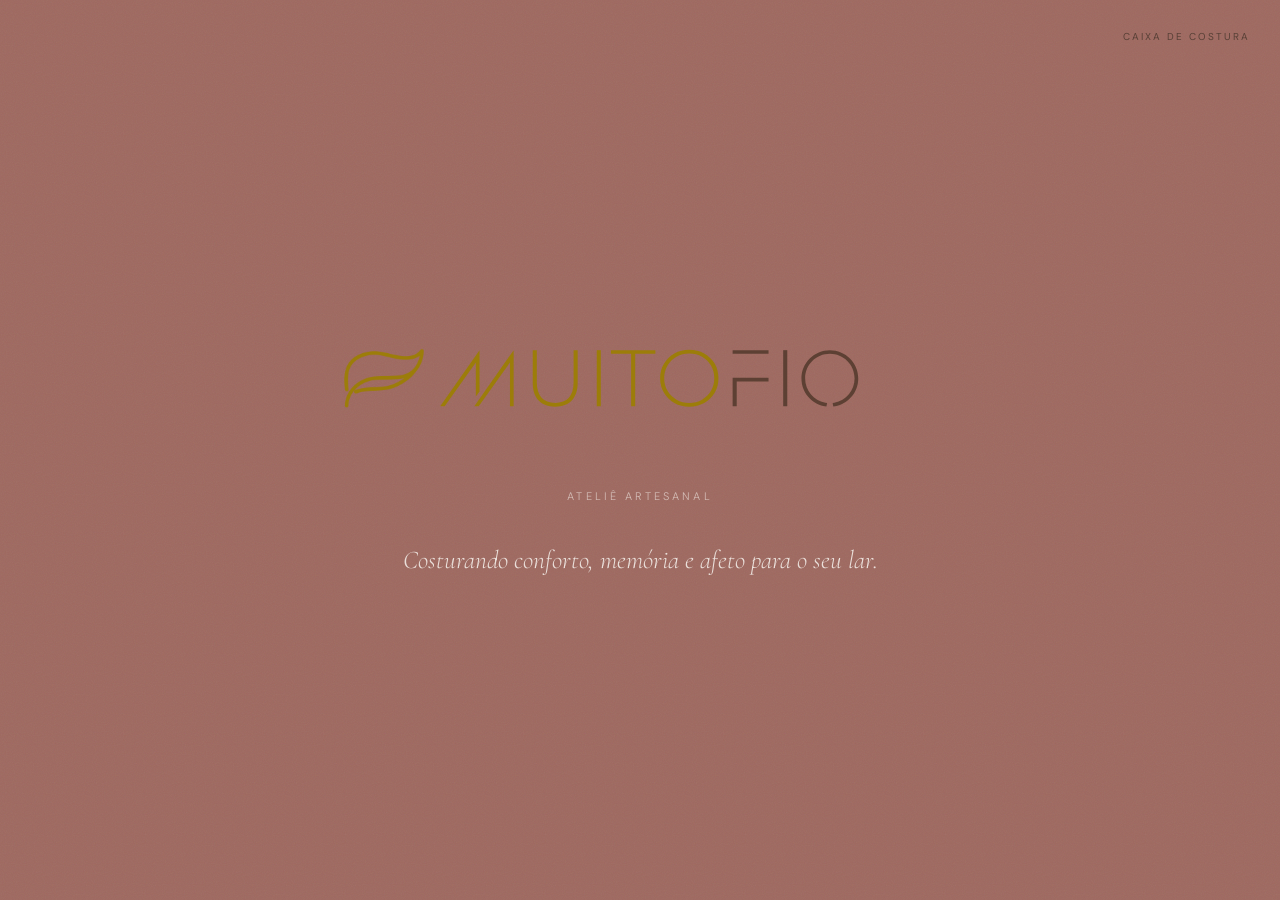
==== commit 474c168c: "feat(home): update homepage structure and styling" ====
--- a/index.html
+++ b/index.html
@@ -1,2527 +1,158 @@
 <!DOCTYPE html>
 <html lang="pt-BR">
-
 <head>
   <meta charset="UTF-8">
   <meta name="viewport" content="width=device-width, initial-scale=1.0">
-  <title>Muito Fio — Identidade Visual</title>
+  <title>Muito Fio — Ateliê Artesanal</title>
   <link rel="preconnect" href="https://fonts.googleapis.com">
-  <link
-    href="https://fonts.googleapis.com/css2?family=Cormorant+Garamond:ital,wght@0,300;0,400;0,500;1,300;1,400&family=DM+Sans:wght@300;400;500&display=swap"
-    rel="stylesheet">
+  <link href="https://fonts.googleapis.com/css2?family=Cormorant+Garamond:ital,wght@0,300;0,400;0,500;1,300;1,400&family=DM+Sans:wght@300;400;500&display=swap" rel="stylesheet">
+  <link rel="stylesheet" href="assets/css/style.css">
   <style>
-    *,
-    *::before,
-    *::after {
-      box-sizing: border-box;
-      margin: 0;
-      padding: 0;
+    .secret-btn {
+      position: absolute;
+      top: 20px;
+      right: 20px;
+      font-size: 10px;
+      letter-spacing: 0.2em;
+      text-transform: uppercase;
+      color: var(--tabaco);
+      opacity: 0.7;
+      cursor: pointer;
+      background: none;
+      border: none;
+      padding: 10px;
+      font-family: var(--sans);
+      transition: opacity 0.3s;
+      z-index: 1000;
     }
-
-    :root {
-      --argila: #9e685f;
-      --palha: #C4A820;
-      --tabaco: #3A2E24;
-      --linho: #EDE6DD;
-      --creme: #F7F3EE;
-      --muted: #8C7B6B;
-      --text: #2C2018;
-      --serif: 'Cormorant Garamond', serif;
-      --sans: 'DM Sans', sans-serif;
-    }
-
-    html {
-      scroll-behavior: smooth;
-    }
-
-    body {
-      font-family: var(--sans);
-      background: var(--creme);
-      color: var(--text);
-      font-weight: 300;
-      line-height: 1.7;
-      cursor: none;
-    }
-
-    .cursor {
-      width: 10px;
-      height: 10px;
-      border-radius: 50%;
-      background: var(--palha);
+    .secret-btn:hover { opacity: 0.5; }
+    
+    .modal-overlay {
       position: fixed;
-      top: 0;
-      left: 0;
-      pointer-events: none;
-      z-index: 9999;
-      transform: translate(-50%, -50%);
-      transition: width .2s, height .2s, background .2s;
-      mix-blend-mode: multiply;
-    }
-
-    .cursor.big {
-      width: 36px;
-      height: 36px;
-      background: var(--argila);
-      opacity: .5;
-    }
-
-    nav {
-      position: fixed;
-      top: 0;
-      left: 0;
-      right: 0;
-      z-index: 100;
+      inset: 0;
+      background: rgba(247, 243, 238, 0.95);
+      backdrop-filter: blur(5px);
       display: flex;
-      justify-content: space-between;
-      align-items: center;
-      padding: 1.4rem 3.5rem;
-      background: rgba(247, 243, 238, .9);
-      backdrop-filter: blur(12px);
-      border-bottom: .5px solid rgba(158, 104, 95, .15);
-    }
-
-    .nav-logo {
-      font-family: var(--serif);
-      font-size: 1.5rem;
-      font-weight: 300;
-      letter-spacing: .04em;
-      color: var(--tabaco);
-      text-decoration: none;
-    }
-
-    .nav-logo span {
-      color: var(--palha);
-    }
-
-    .nav-links {
-      display: flex;
-      gap: 2.5rem;
-      list-style: none;
-    }
-
-    .nav-links a {
-      font-size: 10px;
-      letter-spacing: .18em;
-      text-transform: uppercase;
-      color: var(--muted);
-      text-decoration: none;
-      transition: color .2s;
-    }
-
-    .nav-links a:hover {
-      color: var(--tabaco);
-    }
-
-    section {
-      padding: 6rem 3.5rem;
-    }
-
-    .section-label {
-      display: block;
-      font-size: 10px;
-      letter-spacing: .22em;
-      text-transform: uppercase;
-      color: var(--muted);
-      font-weight: 500;
-      margin-bottom: .5rem;
-    }
-
-    .section-title {
-      font-family: var(--serif);
-      font-size: 2.8rem;
-      font-weight: 300;
-      color: var(--tabaco);
-      line-height: 1.1;
-      margin-bottom: 3rem;
-    }
-
-    .section-title em {
-      font-style: italic;
-      color: var(--argila);
-    }
-
-    /* HERO */
-    .hero {
-      min-height: 100vh;
-      background: var(--argila);
-      display: flex;
-      flex-direction: column;
       align-items: center;
       justify-content: center;
+      opacity: 0;
+      pointer-events: none;
+      transition: opacity 0.4s ease;
+      z-index: 2000;
+    }
+    .modal-overlay.active {
+      opacity: 1;
+      pointer-events: all;
+    }
+    .modal-box {
+      background: #fff;
+      padding: 4rem;
+      border-radius: 4px;
+      box-shadow: 0 20px 40px rgba(58, 46, 36, 0.08);
       text-align: center;
-      position: relative;
-      overflow: hidden;
-      padding: 0;
+      max-width: 400px;
+      width: 90%;
+      border-top: 3px solid var(--argila);
+      transform: translateY(20px);
+      transition: transform 0.4s ease;
     }
+    .modal-overlay.active .modal-box {
+      transform: translateY(0);
+    }
+    .modal-title {
+      font-family: var(--serif);
+      font-size: 2rem;
+      color: var(--tabaco);
+      font-weight: 300;
+      margin-bottom: 1rem;
+    }
+    .modal-input {
+      width: 100%;
+      padding: 12px;
+      border: 1px solid rgba(158, 104, 95, 0.3);
+      border-radius: 2px;
+      font-family: var(--sans);
+      font-size: 14px;
+      margin-bottom: 1.5rem;
+      text-align: center;
+      outline: none;
+      letter-spacing: 0.1em;
+      color: var(--text);
+    }
+    .modal-input:focus { border-color: var(--argila); }
+    .modal-btn {
+      background: var(--argila);
+      color: var(--creme);
+      border: none;
+      padding: 12px 24px;
+      width: 100%;
+      font-family: var(--sans);
+      font-size: 11px;
+      letter-spacing: 0.15em;
+      text-transform: uppercase;
+      cursor: pointer;
+      transition: background 0.3s;
+    }
+    .modal-btn:hover { background: var(--tabaco); }
+    .error-msg {
+      color: #9e685f;
+      font-size: 12px;
+      margin-top: 1rem;
+      display: none;
+    }
+  </style>
+</head>
+<body>
 
-    .hero-grain {
-      position: absolute;
-      inset: 0;
-      background-image: url("data:image/svg+xml,%3Csvg viewBox='0 0 200 200' xmlns='http://www.w3.org/2000/svg'%3E%3Cfilter id='n'%3E%3CfeTurbulence type='fractalNoise' baseFrequency='0.9' numOctaves='4' stitchTiles='stitch'/%3E%3C/filter%3E%3Crect width='100%25' height='100%25' filter='url(%23n)' opacity='0.07'/%3E%3C/svg%3E");
-      background-size: 200px;
-      pointer-events: none;
+  <button class="secret-btn" onclick="openModal()">Caixa de Costura</button>
+
+  <section class="hero">
+    <div class="hero-grain"></div>
+    <div class="hero-logo-wrap" style="text-align: center; margin-bottom: 2rem;">
+      <img src="assets/brand/SVG Sample.svg" alt="Muito Fio" style="height: 120px; max-width: 90vw; width: auto; opacity: 0.9;">
+    </div>
+    <div class="hero-tagline">Ateliê Artesanal</div>
+    <p class="hero-slogan">Costurando conforto, memória e afeto para o seu lar.</p>
+  </section>
+
+  <div class="modal-overlay" id="secretModal">
+    <div class="modal-box">
+      <h2 class="modal-title">Caixa de Costura</h2>
+      <p style="font-size: 12px; color: var(--muted); margin-bottom: 2rem;">Área restrita do ateliê Muito Fio.</p>
+      <input type="password" id="passwordInput" class="modal-input" placeholder="Digite a senha" onkeypress="handleEnter(event)">
+      <button class="modal-btn" onclick="checkPassword()">Abrir</button>
+      <div class="error-msg" id="errorMsg">Ops! Senha incorreta. Tente novamente.</div>
+    </div>
+  </div>
+
+  <script>
+    function openModal() {
+      document.getElementById('secretModal').classList.add('active');
+      document.getElementById('passwordInput').focus();
     }
+    
+    // Close modal if clicked outside
+    document.getElementById('secretModal').addEventListener('click', function(e) {
+      if(e.target === this) {
+        this.classList.remove('active');
+        document.getElementById('errorMsg').style.display = 'none';
+        document.getElementById('passwordInput').value = '';
+      }
+    });
 
-    .hero-scroll-hint {
-      position: absolute;
-      bottom: 2.5rem;
-      left: 50%;
-      transform: translateX(-50%);
-      display: flex;
-      flex-direction: column;
-      align-items: center;
-      gap: 8px;
-      font-size: 9px;
-      letter-spacing: .2em;
-      text-transform: uppercase;
-      color: rgba(247, 243, 238, .5);
-      animation: bounce 2.5s ease infinite;
-    }
-
-    .hero-scroll-hint::after {
-      content: '';
-      display: block;
-      width: 1px;
-      height: 40px;
-      background: rgba(247, 243, 238, .3);
-    }
-
-    @keyframes bounce {
-
-      0%,
-      100% {
-        transform: translateX(-50%) translateY(0)
-      }
-
-      50% {
-        transform: translateX(-50%) translateY(6px)
+    function checkPassword() {
+      const pwd = document.getElementById('passwordInput').value.toLowerCase().trim();
+      if(pwd === 'amora') {
+        window.location.href = 'pages/caixa_de_costura.html';
+      } else {
+        document.getElementById('errorMsg').style.display = 'block';
+        document.getElementById('passwordInput').value = '';
       }
     }
 
-    .hero-logo-wrap {
-      display: flex;
-      align-items: center;
-      gap: 1.25rem;
-      opacity: 0;
-      animation: fadeUp 1.2s ease forwards .2s;
+    function handleEnter(e) {
+      if(e.key === 'Enter') checkPassword();
     }
-
-    .hero-logotype {
-      font-family: var(--serif);
-      font-size: clamp(3rem, 8vw, 6rem);
-      font-weight: 300;
-      letter-spacing: .05em;
-      line-height: 1;
-    }
-
-    .hero-logotype .m {
-      color: var(--palha);
-    }
-
-    .hero-logotype .f {
-      color: #4A3828;
-    }
-
-    .hero-tagline {
-      font-size: 11px;
-      letter-spacing: .28em;
-      text-transform: uppercase;
-      color: rgba(247, 243, 238, .6);
-      margin-top: 1rem;
-      opacity: 0;
-      animation: fadeUp 1.2s ease forwards .5s;
-    }
-
-    .hero-slogan {
-      font-family: var(--serif);
-      font-size: clamp(1.1rem, 2.5vw, 1.6rem);
-      font-weight: 300;
-      font-style: italic;
-      color: rgba(247, 243, 238, .85);
-      margin-top: 2rem;
-      opacity: 0;
-      animation: fadeUp 1.2s ease forwards .8s;
-    }
-
-    @keyframes fadeUp {
-      from {
-        opacity: 0;
-        transform: translateY(20px)
-      }
-
-      to {
-        opacity: 1;
-        transform: translateY(0)
-      }
-    }
-
-    /* PALETA */
-    .palette-section {
-      background: var(--tabaco);
-    }
-
-    .palette-section .section-label {
-      color: rgba(247, 243, 238, .4);
-    }
-
-    .palette-section .section-title {
-      color: var(--creme);
-    }
-
-    .palette-grid {
-      display: grid;
-      grid-template-columns: repeat(5, 1fr);
-      gap: 1px;
-      background: rgba(255, 255, 255, .08);
-      border: 1px solid rgba(255, 255, 255, .08);
-      border-radius: 2px;
-      overflow: hidden;
-    }
-
-    .swatch {
-      aspect-ratio: 3/4;
-      display: flex;
-      flex-direction: column;
-      justify-content: flex-end;
-      padding: 1.5rem 1.25rem;
-      transition: flex-grow .4s ease;
-      cursor: default;
-    }
-
-    .swatch:hover {
-      flex-grow: 2;
-    }
-
-    .swatch-name {
-      font-size: 11px;
-      letter-spacing: .12em;
-      text-transform: uppercase;
-      font-weight: 500;
-      line-height: 1;
-      margin-bottom: 4px;
-    }
-
-    .swatch-role {
-      font-size: 10px;
-      opacity: .6;
-      margin-bottom: 8px;
-      line-height: 1.3;
-    }
-
-    .swatch-hex {
-      font-family: 'Courier New', monospace;
-      font-size: 11px;
-      opacity: .5;
-      letter-spacing: .06em;
-    }
-
-    /* TIPOGRAFIA */
-    .type-grid {
-      display: grid;
-      grid-template-columns: 1fr 1fr;
-      gap: 4rem;
-    }
-
-    .type-block {
-      border-top: .5px solid var(--argila);
-      padding-top: 2rem;
-    }
-
-    .type-meta {
-      font-size: 9px;
-      letter-spacing: .16em;
-      text-transform: uppercase;
-      color: var(--muted);
-      font-weight: 500;
-      margin-bottom: 1.5rem;
-    }
-
-    .type-display {
-      font-family: var(--serif);
-      font-size: clamp(2rem, 4vw, 3.5rem);
-      font-weight: 300;
-      color: var(--tabaco);
-      line-height: 1.05;
-    }
-
-    .type-display em {
-      color: var(--argila);
-    }
-
-    .type-body-sample {
-      font-family: var(--sans);
-      font-size: 15px;
-      font-weight: 300;
-      line-height: 1.8;
-      color: #5C4D3C;
-      margin-top: 1rem;
-    }
-
-    .type-sizes {
-      margin-top: 2rem;
-      display: flex;
-      flex-direction: column;
-      gap: 1rem;
-    }
-
-    .type-size-row {
-      display: flex;
-      align-items: baseline;
-      gap: 1.5rem;
-      padding-bottom: 1rem;
-      border-bottom: .5px solid rgba(158, 104, 95, .15);
-    }
-
-    .type-size-row:last-child {
-      border-bottom: none;
-    }
-
-    .type-size-label {
-      font-size: 9px;
-      letter-spacing: .14em;
-      text-transform: uppercase;
-      color: var(--muted);
-      width: 80px;
-      flex-shrink: 0;
-    }
-
-    /* SLOGANS */
-    .slogans-section {
-      background: var(--linho);
-    }
-
-    .slogans-grid {
-      display: grid;
-      grid-template-columns: 1fr 1fr;
-      gap: 1.5rem;
-    }
-
-    .slogan-card {
-      background: var(--creme);
-      border-radius: 2px;
-      padding: 2.5rem;
-      border-left: 3px solid var(--palha);
-      transition: transform .3s ease, box-shadow .3s ease;
-    }
-
-    .slogan-card:hover {
-      transform: translateY(-4px);
-      box-shadow: 0 20px 40px rgba(58, 46, 36, .08);
-    }
-
-    .slogan-badge {
-      display: inline-block;
-      font-size: 8px;
-      letter-spacing: .18em;
-      text-transform: uppercase;
-      color: var(--muted);
-      background: var(--linho);
-      padding: 3px 10px;
-      border-radius: 20px;
-      margin-bottom: 1rem;
-      font-weight: 500;
-    }
-
-    .slogan-text {
-      font-family: var(--serif);
-      font-size: 1.6rem;
-      font-weight: 300;
-      font-style: italic;
-      color: var(--tabaco);
-      line-height: 1.25;
-    }
-
-    .slogan-desc {
-      font-size: 12px;
-      color: var(--muted);
-      margin-top: .75rem;
-      line-height: 1.5;
-    }
-
-    /* APLICAÇÕES */
-    .apps-section {
-      background: var(--tabaco);
-    }
-
-    .apps-section .section-label {
-      color: rgba(247, 243, 238, .4);
-    }
-
-    .apps-section .section-title {
-      color: var(--creme);
-    }
-
-    .apps-grid {
-      display: grid;
-      grid-template-columns: 1fr 1fr;
-      gap: 2.5rem;
-    }
-
-    .app-label {
-      font-size: 10px;
-      letter-spacing: .16em;
-      text-transform: uppercase;
-      color: rgba(247, 243, 238, .4);
-      margin-bottom: 1.25rem;
-      display: block;
-    }
-
-    .biz-card {
-      aspect-ratio: 1.75;
-      background: var(--argila);
-      border-radius: 4px;
-      padding: 2rem;
-      display: flex;
-      flex-direction: column;
-      justify-content: space-between;
-      position: relative;
-      overflow: hidden;
-    }
-
-    .biz-card::before {
-      content: '';
-      position: absolute;
-      top: -40px;
-      right: -40px;
-      width: 120px;
-      height: 120px;
-      border-radius: 50%;
-      border: 40px solid rgba(196, 168, 32, .15);
-    }
-
-    .biz-logo-small {
-      font-family: var(--serif);
-      font-size: 1.3rem;
-      font-weight: 300;
-      color: var(--creme);
-      letter-spacing: .04em;
-    }
-
-    .biz-logo-small span {
-      color: var(--palha);
-    }
-
-    .biz-info {
-      font-size: 10px;
-      color: rgba(247, 243, 238, .65);
-      line-height: 1.8;
-      letter-spacing: .06em;
-    }
-
-    .biz-name {
-      font-size: 12px;
-      color: var(--creme);
-      font-weight: 400;
-      letter-spacing: .1em;
-      text-transform: uppercase;
-      margin-bottom: 4px;
-    }
-
-    .insta-post {
-      aspect-ratio: 1;
-      background: var(--argila);
-      border-radius: 4px;
-      display: flex;
-      flex-direction: column;
-      align-items: center;
-      justify-content: center;
-      text-align: center;
-      padding: 2.5rem;
-      gap: .75rem;
-      position: relative;
-      overflow: hidden;
-    }
-
-    .insta-post::before {
-      content: '';
-      position: absolute;
-      inset: 14px;
-      border: .5px solid rgba(247, 243, 238, .25);
-      border-radius: 2px;
-      pointer-events: none;
-    }
-
-    .insta-eyebrow {
-      font-size: 8px;
-      letter-spacing: .2em;
-      text-transform: uppercase;
-      color: rgba(247, 243, 238, .55);
-    }
-
-    .insta-quote {
-      font-family: var(--serif);
-      font-size: 1.4rem;
-      font-weight: 300;
-      font-style: italic;
-      color: var(--creme);
-      line-height: 1.35;
-    }
-
-    .insta-handle {
-      font-size: 9px;
-      letter-spacing: .16em;
-      text-transform: uppercase;
-      color: var(--palha);
-      margin-top: 4px;
-    }
-
-    .product-tag {
-      background: var(--creme);
-      border-radius: 4px;
-      width: 140px;
-      padding: 1.5rem 1.25rem;
-      display: flex;
-      flex-direction: column;
-      align-items: center;
-      gap: 8px;
-      position: relative;
-      box-shadow: 0 8px 24px rgba(0, 0, 0, .15);
-      margin-top: 2rem;
-    }
-
-    .product-tag::before {
-      content: '';
-      position: absolute;
-      top: -18px;
-      left: 50%;
-      transform: translateX(-50%);
-      width: 1px;
-      height: 18px;
-      background: var(--muted);
-    }
-
-    .product-tag::after {
-      content: '';
-      position: absolute;
-      top: -22px;
-      left: 50%;
-      transform: translateX(-50%);
-      width: 7px;
-      height: 7px;
-      border-radius: 50%;
-      border: 1px solid var(--muted);
-    }
-
-    .tag-logo {
-      font-family: var(--serif);
-      font-size: .9rem;
-      font-weight: 300;
-      color: var(--tabaco);
-      letter-spacing: .06em;
-    }
-
-    .tag-logo span {
-      color: var(--palha);
-    }
-
-    .tag-divider {
-      width: 30px;
-      height: .5px;
-      background: rgba(58, 46, 36, .2);
-    }
-
-    .tag-item {
-      font-size: 9px;
-      letter-spacing: .14em;
-      text-transform: uppercase;
-      color: var(--muted);
-      text-align: center;
-    }
-
-    .tag-price {
-      font-family: var(--serif);
-      font-size: 1.2rem;
-      font-weight: 300;
-      color: var(--tabaco);
-    }
-
-    .kraft-bag {
-      background: #C8A882;
-      border-radius: 4px;
-      padding: 2rem;
-      display: flex;
-      flex-direction: column;
-      align-items: center;
-      justify-content: center;
-      gap: 1rem;
-      aspect-ratio: .7;
-      width: 160px;
-    }
-
-    .kraft-logo {
-      font-family: var(--serif);
-      font-size: 1.4rem;
-      font-weight: 300;
-      color: var(--tabaco);
-      letter-spacing: .06em;
-    }
-
-    .kraft-logo span {
-      color: #7B5A1A;
-    }
-
-    .kraft-divider {
-      width: 40px;
-      height: .5px;
-      background: rgba(58, 46, 36, .3);
-    }
-
-    .kraft-slogan {
-      font-size: 8px;
-      letter-spacing: .18em;
-      text-transform: uppercase;
-      color: rgba(58, 46, 36, .5);
-      text-align: center;
-    }
-
-    /* SITE PREVIEW */
-    .site-mockup {
-      border: .5px solid rgba(58, 46, 36, .12);
-      border-radius: 8px;
-      overflow: hidden;
-      box-shadow: 0 40px 80px rgba(58, 46, 36, .12);
-    }
-
-    .site-chrome {
-      background: #f0ebe4;
-      padding: 10px 16px;
-      display: flex;
-      align-items: center;
-      gap: 8px;
-      border-bottom: .5px solid rgba(58, 46, 36, .1);
-    }
-
-    .dot {
-      width: 10px;
-      height: 10px;
-      border-radius: 50%;
-    }
-
-    .dot-r {
-      background: #ff5f57
-    }
-
-    .dot-y {
-      background: #febc2e
-    }
-
-    .dot-g {
-      background: #28c840
-    }
-
-    .url-bar {
-      flex: 1;
-      background: white;
-      border-radius: 20px;
-      padding: 4px 12px;
-      margin-left: 8px;
-      font-size: 11px;
-      color: var(--muted);
-      letter-spacing: .04em;
-      border: .5px solid rgba(58, 46, 36, .1);
-    }
-
-    .site-nav-inner {
-      background: var(--creme);
-      display: flex;
-      justify-content: space-between;
-      align-items: center;
-      padding: 1.25rem 3rem;
-      border-bottom: .5px solid rgba(158, 104, 95, .15);
-    }
-
-    .s-nav-logo {
-      font-family: var(--serif);
-      font-size: 1.4rem;
-      font-weight: 300;
-      color: var(--tabaco);
-      letter-spacing: .04em;
-    }
-
-    .s-nav-logo span {
-      color: var(--palha);
-    }
-
-    .s-nav-links {
-      display: flex;
-      gap: 2rem;
-    }
-
-    .s-nav-link {
-      font-size: 10px;
-      letter-spacing: .16em;
-      text-transform: uppercase;
-      color: var(--muted);
-    }
-
-    .site-hero-inner {
-      background: var(--argila);
-      padding: 5rem 3rem;
-      display: flex;
-      align-items: center;
-      justify-content: space-between;
-      gap: 3rem;
-    }
-
-    .site-hero-eyebrow {
-      font-size: 9px;
-      letter-spacing: .22em;
-      text-transform: uppercase;
-      color: rgba(247, 243, 238, .55);
-      margin-bottom: 1rem;
-    }
-
-    .site-hero-h1 {
-      font-family: var(--serif);
-      font-size: 3.5rem;
-      font-weight: 300;
-      color: var(--creme);
-      line-height: 1.1;
-    }
-
-    .site-hero-h1 strong {
-      color: var(--palha);
-      font-weight: 300;
-    }
-
-    .site-hero-p {
-      font-size: 14px;
-      font-weight: 300;
-      color: rgba(247, 243, 238, .7);
-      margin-top: 1.25rem;
-      max-width: 340px;
-      line-height: 1.7;
-    }
-
-    .site-hero-cta {
-      display: inline-block;
-      margin-top: 2rem;
-      padding: 10px 28px;
-      border: 1px solid rgba(247, 243, 238, .4);
-      border-radius: 2px;
-      color: var(--creme);
-      font-size: 10px;
-      letter-spacing: .2em;
-      text-transform: uppercase;
-      text-decoration: none;
-    }
-
-    .site-hero-img {
-      width: 200px;
-      height: 260px;
-      flex-shrink: 0;
-      background: rgba(247, 243, 238, .1);
-      border-radius: 2px;
-      display: flex;
-      align-items: center;
-      justify-content: center;
-    }
-
-    .site-produtos {
-      background: var(--linho);
-      padding: 4rem 3rem;
-      display: grid;
-      grid-template-columns: repeat(4, 1fr);
-      gap: 1.5rem;
-    }
-
-    .s-prod-card {
-      background: var(--creme);
-      border-radius: 2px;
-      padding: 1.5rem;
-      border-top: 2px solid var(--palha);
-      transition: transform .3s;
-    }
-
-    .s-prod-card:hover {
-      transform: translateY(-4px);
-    }
-
-    .s-prod-icon {
-      font-size: 1.5rem;
-      margin-bottom: .75rem;
-    }
-
-    .s-prod-name {
-      font-family: var(--serif);
-      font-size: 1.1rem;
-      font-weight: 400;
-      color: var(--tabaco);
-    }
-
-    .s-prod-desc {
-      font-size: 11px;
-      color: var(--muted);
-      margin-top: 4px;
-      line-height: 1.5;
-    }
-
-    .site-footer-inner {
-      background: var(--tabaco);
-      padding: 2.5rem 3rem;
-      display: flex;
-      justify-content: space-between;
-      align-items: center;
-    }
-
-    .s-footer-logo {
-      font-family: var(--serif);
-      font-size: 1.2rem;
-      font-weight: 300;
-      color: var(--palha);
-      letter-spacing: .04em;
-    }
-
-    .s-footer-text {
-      font-size: 10px;
-      color: rgba(247, 243, 238, .35);
-      letter-spacing: .1em;
-      text-transform: uppercase;
-    }
-
-    .s-footer-links {
-      display: flex;
-      gap: 1.5rem;
-    }
-
-    .s-footer-link {
-      font-size: 9px;
-      letter-spacing: .14em;
-      text-transform: uppercase;
-      color: rgba(247, 243, 238, .4);
-      text-decoration: none;
-    }
-
-    /* REGRAS */
-    .rules-section {
-      background: var(--linho);
-    }
-
-    .rules-grid {
-      display: grid;
-      grid-template-columns: repeat(3, 1fr);
-      gap: 1.5rem;
-    }
-
-    .rule-card {
-      background: var(--creme);
-      border-radius: 2px;
-      padding: 2rem;
-      border-top: .5px solid var(--argila);
-    }
-
-    .rule-icon {
-      font-size: 1.5rem;
-      margin-bottom: 1rem;
-    }
-
-    .rule-title {
-      font-family: var(--serif);
-      font-size: 1.1rem;
-      color: var(--tabaco);
-      margin-bottom: .5rem;
-    }
-
-    .rule-body {
-      font-size: 13px;
-      color: var(--muted);
-      line-height: 1.65;
-    }
-
-    .do-dont {
-      display: grid;
-      grid-template-columns: 1fr 1fr;
-      gap: 1.5rem;
-      margin-top: 3rem;
-    }
-
-    .do-card {
-      padding: 1.75rem;
-      border-radius: 2px;
-      border-left: 3px solid;
-    }
-
-    .do-card.do {
-      background: #f0f5eb;
-      border-color: #639922;
-    }
-
-    .do-card.dont {
-      background: #fdf0ee;
-      border-color: #9e685f;
-    }
-
-    .do-badge {
-      font-size: 9px;
-      letter-spacing: .18em;
-      text-transform: uppercase;
-      font-weight: 500;
-      margin-bottom: .75rem;
-    }
-
-    .do-card.do .do-badge {
-      color: #3B6D11;
-    }
-
-    .do-card.dont .do-badge {
-      color: #7B3828;
-    }
-
-    .do-list {
-      list-style: none;
-      font-size: 13px;
-      color: var(--text);
-      line-height: 2.2;
-    }
-
-    .do-card.do .do-list li::before {
-      content: '✓ ';
-      color: #639922;
-    }
-
-    .do-card.dont .do-list li::before {
-      content: '✕ ';
-      color: #9e685f;
-    }
-
-    footer {
-      background: var(--tabaco);
-      padding: 4rem 3.5rem;
-      display: flex;
-      justify-content: space-between;
-      align-items: center;
-    }
-
-    .footer-logo {
-      font-family: var(--serif);
-      font-size: 2rem;
-      font-weight: 300;
-      color: var(--palha);
-      letter-spacing: .04em;
-    }
-
-    .footer-text {
-      font-size: 10px;
-      color: rgba(247, 243, 238, .35);
-      letter-spacing: .14em;
-      text-transform: uppercase;
-      line-height: 2;
-      text-align: right;
-    }
-
-    @media(max-width:900px) {
-      nav {
-        padding: 1.2rem 1.5rem
-      }
-
-      .nav-links {
-        display: none
-      }
-
-      section {
-        padding: 4rem 1.5rem
-      }
-
-      .type-grid,
-      .slogans-grid,
-      .apps-grid,
-      .do-dont,
-      .rules-grid {
-        grid-template-columns: 1fr
-      }
-
-      .site-hero-inner {
-        flex-direction: column
-      }
-
-      .site-hero-img {
-        display: none
-      }
-
-      .site-produtos {
-        grid-template-columns: 1fr 1fr
-      }
-
-      footer {
-        flex-direction: column;
-        gap: 1rem;
-        text-align: center
-      }
-
-      .footer-text {
-        text-align: center
-      }
-    }
-  </style>
-</head>
-
-<body>
-
-  <div class="cursor" id="cursor"></div>
-
-  <nav>
-    <a href="#" class="nav-logo"><svg xmlns="http://www.w3.org/2000/svg" xmlns:xlink="http://www.w3.org/1999/xlink"
-        viewBox="130 310 860 150" style="height: 40px; width: auto; display: block;" aria-label="Muito Fio">
-        <desc>Created with Fabric.js 6.5.1</desc>
-        <defs>
-        </defs>
-
-        <g transform="matrix(1.391 0 0 1.391 571.53 384)" id="glyphGroup_textPair_1777417974193_0.32298934178720295">
-          <g style="">
-            <g transform="matrix(1 0 0 1 -154.836 0)">
-              <g style="">
-                <g transform="matrix(1 0 0 1 0 0)">
-                  <path
-                    style="stroke: none; stroke-width: 1; stroke-dasharray: none; stroke-linecap: butt; stroke-dashoffset: 0; stroke-linejoin: miter; stroke-miterlimit: 4; fill: rgb(156,127,0); fill-rule: nonzero; opacity: 1;"
-                    transform=" translate(-95.788, -95.9747)"
-                    d="M 93.448 121.1747 L 97.408 121.1747 L 125.488 81.9347 L 125.488 121.1747 L 128.8 121.1747 L 128.8 70.7747 Z M 94.816 112.3907 L 98.128 107.9987 L 98.128 70.7747 L 62.776 121.1747 L 66.808 121.1747 L 94.816 81.9347 Z"
-                    stroke-linecap="round" />
-                </g>
-              </g>
-            </g>
-            <g transform="matrix(1 0 0 1 -84.492 0.18)">
-              <g style="">
-                <g transform="matrix(1 0 0 1 0 0)">
-                  <path
-                    style="stroke: none; stroke-width: 1; stroke-dasharray: none; stroke-linecap: butt; stroke-dashoffset: 0; stroke-linejoin: miter; stroke-miterlimit: 4; fill: rgb(156,127,0); fill-rule: nonzero; opacity: 1;"
-                    transform=" translate(-100, -96.1547)"
-                    d="M 85.132 115.9907 C 88.66 119.6627 93.556 121.5347 99.964 121.5347 C 106.372 121.5347 111.34 119.6627 114.868 115.9907 C 118.396 112.3187 120.196 106.9187 120.196 99.7907 L 120.196 70.7747 L 116.524 70.7747 L 116.524 99.6467 C 116.524 105.8387 115.084 110.4467 112.276 113.5427 C 109.468 116.6387 105.364 118.1507 100.036 118.1507 C 94.636 118.1507 90.532 116.6387 87.724 113.5427 C 84.916 110.4467 83.476 105.8387 83.476 99.6467 L 83.476 70.7747 L 79.804 70.7747 L 79.804 99.7907 C 79.804 106.9187 81.604 112.3187 85.132 115.9907 Z"
-                    stroke-linecap="round" />
-                </g>
-              </g>
-            </g>
-            <g transform="matrix(1 0 0 1 -45.324 0)">
-              <g style="">
-                <g transform="matrix(1 0 0 1 0 0)">
-                  <path
-                    style="stroke: none; stroke-width: 1; stroke-dasharray: none; stroke-linecap: butt; stroke-dashoffset: 0; stroke-linejoin: miter; stroke-miterlimit: 4; fill: rgb(156,127,0); fill-rule: nonzero; opacity: 1;"
-                    transform=" translate(-100, -95.9747)"
-                    d="M 98.164 70.7747 L 98.164 121.1747 L 101.836 121.1747 L 101.836 70.7747 Z"
-                    stroke-linecap="round" />
-                </g>
-              </g>
-            </g>
-            <g transform="matrix(1 0 0 1 -14.436 0)">
-              <g style="">
-                <g transform="matrix(1 0 0 1 0 0)">
-                  <path
-                    style="stroke: none; stroke-width: 1; stroke-dasharray: none; stroke-linecap: butt; stroke-dashoffset: 0; stroke-linejoin: miter; stroke-miterlimit: 4; fill: rgb(156,127,0); fill-rule: nonzero; opacity: 1;"
-                    transform=" translate(-100, -95.9747)"
-                    d="M 98.164 74.0867 L 98.164 121.1747 L 101.836 121.1747 L 101.836 74.0867 L 119.98 74.0867 L 119.98 70.7747 L 80.02 70.7747 L 80.02 74.0867 Z"
-                    stroke-linecap="round" />
-                </g>
-              </g>
-            </g>
-            <g transform="matrix(1 0 0 1 36 0)">
-              <g style="">
-                <g transform="matrix(1 0 0 1 0 0)">
-                  <path
-                    style="stroke: none; stroke-width: 1; stroke-dasharray: none; stroke-linecap: butt; stroke-dashoffset: 0; stroke-linejoin: miter; stroke-miterlimit: 4; fill: rgb(156,127,0); fill-rule: nonzero; opacity: 1;"
-                    transform=" translate(-100, -95.9747)"
-                    d="M 86.608 118.1507 C 90.568 120.3827 95.032 121.5347 100 121.5347 C 104.968 121.5347 109.432 120.4547 113.392 118.2227 C 117.352 115.9907 120.52 112.9667 122.824 109.0787 C 125.056 105.1907 126.208 100.7987 126.208 95.9747 C 126.208 91.1507 125.056 86.7587 122.824 82.8707 C 120.52 78.9827 117.352 75.9587 113.392 73.7267 C 109.432 71.4947 104.968 70.4147 100 70.4147 C 95.032 70.4147 90.568 71.4947 86.608 73.7267 C 82.648 75.9587 79.48 79.0547 77.248 82.9427 C 74.944 86.8307 73.792 91.1507 73.792 95.9747 C 73.792 100.7987 74.944 105.1187 77.248 109.0067 C 79.48 112.8947 82.648 115.9187 86.608 118.1507 Z M 111.448 115.2707 C 108.064 117.2147 104.248 118.1507 100 118.1507 C 95.752 118.1507 91.936 117.2147 88.552 115.2707 C 85.096 113.3267 82.36 110.6627 80.416 107.2787 C 78.472 103.8947 77.464 100.1507 77.464 95.9747 C 77.464 91.7987 78.472 87.9827 80.416 84.5987 C 82.36 81.2147 85.096 78.6227 88.552 76.6787 C 91.936 74.7347 95.752 73.7987 100 73.7987 C 104.248 73.7987 108.064 74.7347 111.448 76.6787 C 114.832 78.6227 117.568 81.2147 119.512 84.5987 C 121.456 87.9827 122.464 91.7987 122.464 95.9747 C 122.464 100.1507 121.456 103.8947 119.512 107.2787 C 117.568 110.6627 114.832 113.3267 111.448 115.2707 Z"
-                    stroke-linecap="round" />
-                </g>
-              </g>
-            </g>
-            <g transform="matrix(1 0 0 1 91.08 0)">
-              <g style="">
-                <g transform="matrix(1 0 0 1 0 0)">
-                  <path
-                    style="stroke: none; stroke-width: 1; stroke-dasharray: none; stroke-linecap: butt; stroke-dashoffset: 0; stroke-linejoin: miter; stroke-miterlimit: 4; fill: rgb(86,60,47); fill-rule: nonzero; opacity: 1;"
-                    transform=" translate(-102.196, -95.9747)"
-                    d="M 86.068 70.7747 L 86.068 74.0867 L 118.324 74.0867 L 118.324 70.7747 Z M 86.068 121.1747 L 89.74 121.1747 L 89.74 98.9267 L 118.324 98.9267 L 118.324 95.6147 L 86.068 95.6147 Z"
-                    stroke-linecap="round" />
-                </g>
-              </g>
-            </g>
-            <g transform="matrix(1 0 0 1 122.22 0)">
-              <g style="">
-                <g transform="matrix(1 0 0 1 0 0)">
-                  <path
-                    style="stroke: none; stroke-width: 1; stroke-dasharray: none; stroke-linecap: butt; stroke-dashoffset: 0; stroke-linejoin: miter; stroke-miterlimit: 4; fill: rgb(86,60,47); fill-rule: nonzero; opacity: 1;"
-                    transform=" translate(-100, -95.9747)"
-                    d="M 98.164 70.7747 L 98.164 121.1747 L 101.836 121.1747 L 101.836 70.7747 Z"
-                    stroke-linecap="round" />
-                </g>
-              </g>
-            </g>
-            <g transform="matrix(1 0 0 1 162.324 0.144)">
-              <g style="">
-                <g transform="matrix(1 0 0 1 0 0)">
-                  <path
-                    style="stroke: none; stroke-width: 1; stroke-dasharray: none; stroke-linecap: butt; stroke-dashoffset: 0; stroke-linejoin: miter; stroke-miterlimit: 4; fill: rgb(86,60,47); fill-rule: nonzero; opacity: 1;"
-                    transform=" translate(-100, -96.1187)"
-                    d="M 99.964 70.7747 C 85.924 70.7747 74.476 82.1507 74.476 96.1907 C 74.476 108.4307 83.26 118.9427 95.284 121.1747 L 96.94 121.4627 L 97.516 118.2227 L 95.86 117.9347 C 85.42 115.9907 77.788 106.8467 77.788 96.1907 C 77.788 83.9507 87.724 74.0867 99.964 74.0867 C 112.204 74.0867 122.212 83.9507 122.212 96.1907 C 122.212 106.8467 114.58 115.9907 104.068 117.9347 L 102.484 118.2227 L 103.06 121.4627 L 104.716 121.1747 C 116.74 118.9427 125.524 108.4307 125.524 96.1907 C 125.524 82.1507 114.076 70.7747 99.964 70.7747 Z"
-                    stroke-linecap="round" />
-                </g>
-              </g>
-            </g>
-          </g>
-        </g>
-        <g transform="matrix(1.391 0 0 1.391 571.53 384)" style="" id="logo-title">
-          <text xml:space="preserve" font-family="Brandmark-Montserrat" font-size="72" font-style="normal"
-            font-weight="300"
-            style="stroke: none; stroke-width: 1; stroke-dasharray: none; stroke-linecap: butt; stroke-dashoffset: 0; stroke-linejoin: miter; stroke-miterlimit: 4; fill: rgb(255,255,255); fill-opacity: 0; fill-rule: nonzero; opacity: 1; white-space: pre;">
-            <tspan x="-189.648" y="22.6181">UITOFI</tspan>
-          </text>
-        </g>
-        <g transform="matrix(0.2177 0 0 0.2177 240.0079 384)" id="1164508">
-          <image
-            style="stroke: none; stroke-width: 0; stroke-dasharray: none; stroke-linecap: butt; stroke-dashoffset: 0; stroke-linejoin: miter; stroke-miterlimit: 4; fill: rgb(156,127,0); fill-rule: nonzero; opacity: 1;"
-            xlink:href="[data-uri]"
-            x="-256" y="-256" width="512" height="512" />
-        </g>
-      </svg></a>
-    <ul class="nav-links">
-      <li><a href="#paleta">Paleta</a></li>
-      <li><a href="#tipografia">Tipografia</a></li>
-      <li><a href="#slogans">Slogans</a></li>
-      <li><a href="#aplicacoes">Aplicações</a></li>
-      <li><a href="#site">Site</a></li>
-      <li><a href="#regras">Regras</a></li>
-    </ul>
-  </nav>
-
-  <!-- HERO -->
-  <section class="hero">
-    <div class="hero-grain"></div>
-    <div style="position:relative;z-index:1;display:flex;flex-direction:column;align-items:center;">
-      <div class="hero-logo-wrap">
-        <svg xmlns="http://www.w3.org/2000/svg" xmlns:xlink="http://www.w3.org/1999/xlink" viewBox="130 310 860 150"
-          style="height: 120px; width: auto; max-width: 90vw;" aria-label="Muito Fio">
-          <desc>Created with Fabric.js 6.5.1</desc>
-          <defs>
-          </defs>
-
-          <g transform="matrix(1.391 0 0 1.391 571.53 384)" id="glyphGroup_textPair_1777417974193_0.32298934178720295">
-            <g style="">
-              <g transform="matrix(1 0 0 1 -154.836 0)">
-                <g style="">
-                  <g transform="matrix(1 0 0 1 0 0)">
-                    <path
-                      style="stroke: none; stroke-width: 1; stroke-dasharray: none; stroke-linecap: butt; stroke-dashoffset: 0; stroke-linejoin: miter; stroke-miterlimit: 4; fill: rgb(156,127,0); fill-rule: nonzero; opacity: 1;"
-                      transform=" translate(-95.788, -95.9747)"
-                      d="M 93.448 121.1747 L 97.408 121.1747 L 125.488 81.9347 L 125.488 121.1747 L 128.8 121.1747 L 128.8 70.7747 Z M 94.816 112.3907 L 98.128 107.9987 L 98.128 70.7747 L 62.776 121.1747 L 66.808 121.1747 L 94.816 81.9347 Z"
-                      stroke-linecap="round" />
-                  </g>
-                </g>
-              </g>
-              <g transform="matrix(1 0 0 1 -84.492 0.18)">
-                <g style="">
-                  <g transform="matrix(1 0 0 1 0 0)">
-                    <path
-                      style="stroke: none; stroke-width: 1; stroke-dasharray: none; stroke-linecap: butt; stroke-dashoffset: 0; stroke-linejoin: miter; stroke-miterlimit: 4; fill: rgb(156,127,0); fill-rule: nonzero; opacity: 1;"
-                      transform=" translate(-100, -96.1547)"
-                      d="M 85.132 115.9907 C 88.66 119.6627 93.556 121.5347 99.964 121.5347 C 106.372 121.5347 111.34 119.6627 114.868 115.9907 C 118.396 112.3187 120.196 106.9187 120.196 99.7907 L 120.196 70.7747 L 116.524 70.7747 L 116.524 99.6467 C 116.524 105.8387 115.084 110.4467 112.276 113.5427 C 109.468 116.6387 105.364 118.1507 100.036 118.1507 C 94.636 118.1507 90.532 116.6387 87.724 113.5427 C 84.916 110.4467 83.476 105.8387 83.476 99.6467 L 83.476 70.7747 L 79.804 70.7747 L 79.804 99.7907 C 79.804 106.9187 81.604 112.3187 85.132 115.9907 Z"
-                      stroke-linecap="round" />
-                  </g>
-                </g>
-              </g>
-              <g transform="matrix(1 0 0 1 -45.324 0)">
-                <g style="">
-                  <g transform="matrix(1 0 0 1 0 0)">
-                    <path
-                      style="stroke: none; stroke-width: 1; stroke-dasharray: none; stroke-linecap: butt; stroke-dashoffset: 0; stroke-linejoin: miter; stroke-miterlimit: 4; fill: rgb(156,127,0); fill-rule: nonzero; opacity: 1;"
-                      transform=" translate(-100, -95.9747)"
-                      d="M 98.164 70.7747 L 98.164 121.1747 L 101.836 121.1747 L 101.836 70.7747 Z"
-                      stroke-linecap="round" />
-                  </g>
-                </g>
-              </g>
-              <g transform="matrix(1 0 0 1 -14.436 0)">
-                <g style="">
-                  <g transform="matrix(1 0 0 1 0 0)">
-                    <path
-                      style="stroke: none; stroke-width: 1; stroke-dasharray: none; stroke-linecap: butt; stroke-dashoffset: 0; stroke-linejoin: miter; stroke-miterlimit: 4; fill: rgb(156,127,0); fill-rule: nonzero; opacity: 1;"
-                      transform=" translate(-100, -95.9747)"
-                      d="M 98.164 74.0867 L 98.164 121.1747 L 101.836 121.1747 L 101.836 74.0867 L 119.98 74.0867 L 119.98 70.7747 L 80.02 70.7747 L 80.02 74.0867 Z"
-                      stroke-linecap="round" />
-                  </g>
-                </g>
-              </g>
-              <g transform="matrix(1 0 0 1 36 0)">
-                <g style="">
-                  <g transform="matrix(1 0 0 1 0 0)">
-                    <path
-                      style="stroke: none; stroke-width: 1; stroke-dasharray: none; stroke-linecap: butt; stroke-dashoffset: 0; stroke-linejoin: miter; stroke-miterlimit: 4; fill: rgb(156,127,0); fill-rule: nonzero; opacity: 1;"
-                      transform=" translate(-100, -95.9747)"
-                      d="M 86.608 118.1507 C 90.568 120.3827 95.032 121.5347 100 121.5347 C 104.968 121.5347 109.432 120.4547 113.392 118.2227 C 117.352 115.9907 120.52 112.9667 122.824 109.0787 C 125.056 105.1907 126.208 100.7987 126.208 95.9747 C 126.208 91.1507 125.056 86.7587 122.824 82.8707 C 120.52 78.9827 117.352 75.9587 113.392 73.7267 C 109.432 71.4947 104.968 70.4147 100 70.4147 C 95.032 70.4147 90.568 71.4947 86.608 73.7267 C 82.648 75.9587 79.48 79.0547 77.248 82.9427 C 74.944 86.8307 73.792 91.1507 73.792 95.9747 C 73.792 100.7987 74.944 105.1187 77.248 109.0067 C 79.48 112.8947 82.648 115.9187 86.608 118.1507 Z M 111.448 115.2707 C 108.064 117.2147 104.248 118.1507 100 118.1507 C 95.752 118.1507 91.936 117.2147 88.552 115.2707 C 85.096 113.3267 82.36 110.6627 80.416 107.2787 C 78.472 103.8947 77.464 100.1507 77.464 95.9747 C 77.464 91.7987 78.472 87.9827 80.416 84.5987 C 82.36 81.2147 85.096 78.6227 88.552 76.6787 C 91.936 74.7347 95.752 73.7987 100 73.7987 C 104.248 73.7987 108.064 74.7347 111.448 76.6787 C 114.832 78.6227 117.568 81.2147 119.512 84.5987 C 121.456 87.9827 122.464 91.7987 122.464 95.9747 C 122.464 100.1507 121.456 103.8947 119.512 107.2787 C 117.568 110.6627 114.832 113.3267 111.448 115.2707 Z"
-                      stroke-linecap="round" />
-                  </g>
-                </g>
-              </g>
-              <g transform="matrix(1 0 0 1 91.08 0)">
-                <g style="">
-                  <g transform="matrix(1 0 0 1 0 0)">
-                    <path
-                      style="stroke: none; stroke-width: 1; stroke-dasharray: none; stroke-linecap: butt; stroke-dashoffset: 0; stroke-linejoin: miter; stroke-miterlimit: 4; fill: rgb(86,60,47); fill-rule: nonzero; opacity: 1;"
-                      transform=" translate(-102.196, -95.9747)"
-                      d="M 86.068 70.7747 L 86.068 74.0867 L 118.324 74.0867 L 118.324 70.7747 Z M 86.068 121.1747 L 89.74 121.1747 L 89.74 98.9267 L 118.324 98.9267 L 118.324 95.6147 L 86.068 95.6147 Z"
-                      stroke-linecap="round" />
-                  </g>
-                </g>
-              </g>
-              <g transform="matrix(1 0 0 1 122.22 0)">
-                <g style="">
-                  <g transform="matrix(1 0 0 1 0 0)">
-                    <path
-                      style="stroke: none; stroke-width: 1; stroke-dasharray: none; stroke-linecap: butt; stroke-dashoffset: 0; stroke-linejoin: miter; stroke-miterlimit: 4; fill: rgb(86,60,47); fill-rule: nonzero; opacity: 1;"
-                      transform=" translate(-100, -95.9747)"
-                      d="M 98.164 70.7747 L 98.164 121.1747 L 101.836 121.1747 L 101.836 70.7747 Z"
-                      stroke-linecap="round" />
-                  </g>
-                </g>
-              </g>
-              <g transform="matrix(1 0 0 1 162.324 0.144)">
-                <g style="">
-                  <g transform="matrix(1 0 0 1 0 0)">
-                    <path
-                      style="stroke: none; stroke-width: 1; stroke-dasharray: none; stroke-linecap: butt; stroke-dashoffset: 0; stroke-linejoin: miter; stroke-miterlimit: 4; fill: rgb(86,60,47); fill-rule: nonzero; opacity: 1;"
-                      transform=" translate(-100, -96.1187)"
-                      d="M 99.964 70.7747 C 85.924 70.7747 74.476 82.1507 74.476 96.1907 C 74.476 108.4307 83.26 118.9427 95.284 121.1747 L 96.94 121.4627 L 97.516 118.2227 L 95.86 117.9347 C 85.42 115.9907 77.788 106.8467 77.788 96.1907 C 77.788 83.9507 87.724 74.0867 99.964 74.0867 C 112.204 74.0867 122.212 83.9507 122.212 96.1907 C 122.212 106.8467 114.58 115.9907 104.068 117.9347 L 102.484 118.2227 L 103.06 121.4627 L 104.716 121.1747 C 116.74 118.9427 125.524 108.4307 125.524 96.1907 C 125.524 82.1507 114.076 70.7747 99.964 70.7747 Z"
-                      stroke-linecap="round" />
-                  </g>
-                </g>
-              </g>
-            </g>
-          </g>
-          <g transform="matrix(1.391 0 0 1.391 571.53 384)" style="" id="logo-title">
-            <text xml:space="preserve" font-family="Brandmark-Montserrat" font-size="72" font-style="normal"
-              font-weight="300"
-              style="stroke: none; stroke-width: 1; stroke-dasharray: none; stroke-linecap: butt; stroke-dashoffset: 0; stroke-linejoin: miter; stroke-miterlimit: 4; fill: rgb(255,255,255); fill-opacity: 0; fill-rule: nonzero; opacity: 1; white-space: pre;">
-              <tspan x="-189.648" y="22.6181">UITOFI</tspan>
-            </text>
-          </g>
-          <g transform="matrix(0.2177 0 0 0.2177 240.0079 384)" id="1164508">
-            <image
-              style="stroke: none; stroke-width: 0; stroke-dasharray: none; stroke-linecap: butt; stroke-dashoffset: 0; stroke-linejoin: miter; stroke-miterlimit: 4; fill: rgb(156,127,0); fill-rule: nonzero; opacity: 1;"
-              xlink:href="[data-uri]"
-              x="-256" y="-256" width="512" height="512" />
-          </g>
-        </svg>
-      </div>
-      <p class="hero-tagline">Ateliê de Costura Artesanal · Fortaleza, CE</p>
-      <p class="hero-slogan">"Cada ponto, uma intenção."</p>
-    </div>
-    <div class="hero-scroll-hint">role para baixo</div>
-  </section>
-
-  <!-- PALETA -->
-  <section class="palette-section" id="paleta">
-    <span class="section-label">01 — Paleta de Cores</span>
-    <h2 class="section-title">Cores que <em>falam</em><br>de terra e fio.</h2>
-    <div class="palette-grid">
-      <div class="swatch" style="background:#9e685f">
-        <span class="swatch-name" style="color:#F7F3EE">Argila</span>
-        <span class="swatch-role" style="color:#F7F3EE">Cor principal</span>
-        <span class="swatch-hex" style="color:#F7F3EE">#9e685f</span>
-      </div>
-      <div class="swatch" style="background:#C4A820">
-        <span class="swatch-name" style="color:#3A2E00">Palha</span>
-        <span class="swatch-role" style="color:#3A2E00">Destaque / logo</span>
-        <span class="swatch-hex" style="color:#3A2E00">#C4A820</span>
-      </div>
-      <div class="swatch" style="background:#3A2E24">
-        <span class="swatch-name" style="color:#EDE6DD">Tabaco</span>
-        <span class="swatch-role" style="color:#EDE6DD">Texto / fundo escuro</span>
-        <span class="swatch-hex" style="color:#EDE6DD">#3A2E24</span>
-      </div>
-      <div class="swatch" style="background:#EDE6DD">
-        <span class="swatch-name" style="color:#5C4D3C">Linho</span>
-        <span class="swatch-role" style="color:#5C4D3C">Fundo secundário</span>
-        <span class="swatch-hex" style="color:#5C4D3C">#EDE6DD</span>
-      </div>
-      <div class="swatch" style="background:#F7F3EE">
-        <span class="swatch-name" style="color:#8C7B6B">Creme</span>
-        <span class="swatch-role" style="color:#8C7B6B">Fundo principal</span>
-        <span class="swatch-hex" style="color:#8C7B6B">#F7F3EE</span>
-      </div>
-    </div>
-  </section>
-
-  <!-- TIPOGRAFIA -->
-  <section id="tipografia">
-    <span class="section-label">02 — Tipografia</span>
-    <h2 class="section-title">Letras que <em>costuram</em><br>cada mensagem.</h2>
-    <div class="type-grid">
-      <div class="type-block">
-        <p class="type-meta">Display — Cormorant Garamond Light / Italic</p>
-        <div class="type-display">Feito com <em>cuidado,</em><br>ponto a ponto.</div>
-        <div class="type-sizes">
-          <div class="type-size-row">
-            <span class="type-size-label">H1 — 64px</span>
-            <span style="font-family:var(--serif);font-size:2.6rem;font-weight:300;color:var(--tabaco)">Almofadas</span>
-          </div>
-          <div class="type-size-row">
-            <span class="type-size-label">H2 — 40px</span>
-            <span style="font-family:var(--serif);font-size:1.8rem;font-weight:300;color:var(--tabaco)">Coleção
-              Nova</span>
-          </div>
-          <div class="type-size-row">
-            <span class="type-size-label">H3 — 28px</span>
-            <span style="font-family:var(--serif);font-size:1.3rem;font-weight:400;color:var(--tabaco)">Sob
-              Encomenda</span>
-          </div>
-        </div>
-      </div>
-      <div class="type-block">
-        <p class="type-meta">Corpo — DM Sans Light / Regular</p>
-        <div class="type-body-sample">Cada peça nasce de um olhar atento e de mãos que entendem o tecido. Almofadas,
-          cortinas, bonecos — tudo feito sob medida para a sua casa, com o tempo que cada detalhe merece.</div>
-        <div class="type-sizes">
-          <div class="type-size-row">
-            <span class="type-size-label">Corpo — 16px</span>
-            <span style="font-size:14px;font-weight:300;color:#5C4D3C">Texto corrido de parágrafos</span>
-          </div>
-          <div class="type-size-row">
-            <span class="type-size-label">Pequeno — 13px</span>
-            <span style="font-size:12px;font-weight:300;color:var(--muted)">Descrições e legendas</span>
-          </div>
-          <div class="type-size-row">
-            <span class="type-size-label">Label — 10px</span>
-            <span
-              style="font-size:9px;font-weight:500;letter-spacing:.18em;text-transform:uppercase;color:var(--muted)">Categorias
-              e Seções</span>
-          </div>
-        </div>
-      </div>
-    </div>
-  </section>
-
-  <!-- SLOGANS -->
-  <section class="slogans-section" id="slogans">
-    <span class="section-label">03 — Slogans</span>
-    <h2 class="section-title">Palavras que <em>tocam,</em><br>como tecido na pele.</h2>
-    <div class="slogans-grid">
-      <div class="slogan-card">
-        <span class="slogan-badge">Principal · Logo e Capa</span>
-        <div class="slogan-text">"Cada ponto, uma intenção."</div>
-        <p class="slogan-desc">Simples, poético e verdadeiro. Perfeito para o logo e materiais institucionais.</p>
-      </div>
-      <div class="slogan-card">
-        <span class="slogan-badge">Secundário · Redes Sociais</span>
-        <div class="slogan-text">"Feito à mão, pensado com amor."</div>
-        <p class="slogan-desc">Caloroso e direto. Ideal para posts, bio do Instagram e embalagens.</p>
-      </div>
-      <div class="slogan-card">
-        <span class="slogan-badge">Conceitual · Campanhas</span>
-        <div class="slogan-text">"Do fio à memória."</div>
-        <p class="slogan-desc">Evocativo e emocional. Para campanhas sazonais e peças especiais.</p>
-      </div>
-      <div class="slogan-card">
-        <span class="slogan-badge">Jovial · Stories e Promoções</span>
-        <div class="slogan-text">"Muito fio, muito amor, muito lar."</div>
-        <p class="slogan-desc">Brinca com o nome da marca. Ótimo para conteúdo informal e datas comemorativas.</p>
-      </div>
-    </div>
-  </section>
-
-  <!-- APLICAÇÕES -->
-  <section class="apps-section" id="aplicacoes">
-    <span class="section-label">04 — Aplicações da Marca</span>
-    <h2 class="section-title">Como a marca <em>aparece</em><br>no mundo real.</h2>
-    <div class="apps-grid">
-      <div>
-        <span class="app-label">Cartão de Visita</span>
-        <div class="biz-card">
-          <div class="biz-logo-small"><svg xmlns="http://www.w3.org/2000/svg" xmlns:xlink="http://www.w3.org/1999/xlink"
-              viewBox="130 310 860 150" style="height: 28px; width: auto;" aria-label="Muito Fio">
-              <desc>Created with Fabric.js 6.5.1</desc>
-              <defs>
-              </defs>
-
-              <g transform="matrix(1.391 0 0 1.391 571.53 384)"
-                id="glyphGroup_textPair_1777417974193_0.32298934178720295">
-                <g style="">
-                  <g transform="matrix(1 0 0 1 -154.836 0)">
-                    <g style="">
-                      <g transform="matrix(1 0 0 1 0 0)">
-                        <path
-                          style="stroke: none; stroke-width: 1; stroke-dasharray: none; stroke-linecap: butt; stroke-dashoffset: 0; stroke-linejoin: miter; stroke-miterlimit: 4; fill: rgb(156,127,0); fill-rule: nonzero; opacity: 1;"
-                          transform=" translate(-95.788, -95.9747)"
-                          d="M 93.448 121.1747 L 97.408 121.1747 L 125.488 81.9347 L 125.488 121.1747 L 128.8 121.1747 L 128.8 70.7747 Z M 94.816 112.3907 L 98.128 107.9987 L 98.128 70.7747 L 62.776 121.1747 L 66.808 121.1747 L 94.816 81.9347 Z"
-                          stroke-linecap="round" />
-                      </g>
-                    </g>
-                  </g>
-                  <g transform="matrix(1 0 0 1 -84.492 0.18)">
-                    <g style="">
-                      <g transform="matrix(1 0 0 1 0 0)">
-                        <path
-                          style="stroke: none; stroke-width: 1; stroke-dasharray: none; stroke-linecap: butt; stroke-dashoffset: 0; stroke-linejoin: miter; stroke-miterlimit: 4; fill: rgb(156,127,0); fill-rule: nonzero; opacity: 1;"
-                          transform=" translate(-100, -96.1547)"
-                          d="M 85.132 115.9907 C 88.66 119.6627 93.556 121.5347 99.964 121.5347 C 106.372 121.5347 111.34 119.6627 114.868 115.9907 C 118.396 112.3187 120.196 106.9187 120.196 99.7907 L 120.196 70.7747 L 116.524 70.7747 L 116.524 99.6467 C 116.524 105.8387 115.084 110.4467 112.276 113.5427 C 109.468 116.6387 105.364 118.1507 100.036 118.1507 C 94.636 118.1507 90.532 116.6387 87.724 113.5427 C 84.916 110.4467 83.476 105.8387 83.476 99.6467 L 83.476 70.7747 L 79.804 70.7747 L 79.804 99.7907 C 79.804 106.9187 81.604 112.3187 85.132 115.9907 Z"
-                          stroke-linecap="round" />
-                      </g>
-                    </g>
-                  </g>
-                  <g transform="matrix(1 0 0 1 -45.324 0)">
-                    <g style="">
-                      <g transform="matrix(1 0 0 1 0 0)">
-                        <path
-                          style="stroke: none; stroke-width: 1; stroke-dasharray: none; stroke-linecap: butt; stroke-dashoffset: 0; stroke-linejoin: miter; stroke-miterlimit: 4; fill: rgb(156,127,0); fill-rule: nonzero; opacity: 1;"
-                          transform=" translate(-100, -95.9747)"
-                          d="M 98.164 70.7747 L 98.164 121.1747 L 101.836 121.1747 L 101.836 70.7747 Z"
-                          stroke-linecap="round" />
-                      </g>
-                    </g>
-                  </g>
-                  <g transform="matrix(1 0 0 1 -14.436 0)">
-                    <g style="">
-                      <g transform="matrix(1 0 0 1 0 0)">
-                        <path
-                          style="stroke: none; stroke-width: 1; stroke-dasharray: none; stroke-linecap: butt; stroke-dashoffset: 0; stroke-linejoin: miter; stroke-miterlimit: 4; fill: rgb(156,127,0); fill-rule: nonzero; opacity: 1;"
-                          transform=" translate(-100, -95.9747)"
-                          d="M 98.164 74.0867 L 98.164 121.1747 L 101.836 121.1747 L 101.836 74.0867 L 119.98 74.0867 L 119.98 70.7747 L 80.02 70.7747 L 80.02 74.0867 Z"
-                          stroke-linecap="round" />
-                      </g>
-                    </g>
-                  </g>
-                  <g transform="matrix(1 0 0 1 36 0)">
-                    <g style="">
-                      <g transform="matrix(1 0 0 1 0 0)">
-                        <path
-                          style="stroke: none; stroke-width: 1; stroke-dasharray: none; stroke-linecap: butt; stroke-dashoffset: 0; stroke-linejoin: miter; stroke-miterlimit: 4; fill: rgb(156,127,0); fill-rule: nonzero; opacity: 1;"
-                          transform=" translate(-100, -95.9747)"
-                          d="M 86.608 118.1507 C 90.568 120.3827 95.032 121.5347 100 121.5347 C 104.968 121.5347 109.432 120.4547 113.392 118.2227 C 117.352 115.9907 120.52 112.9667 122.824 109.0787 C 125.056 105.1907 126.208 100.7987 126.208 95.9747 C 126.208 91.1507 125.056 86.7587 122.824 82.8707 C 120.52 78.9827 117.352 75.9587 113.392 73.7267 C 109.432 71.4947 104.968 70.4147 100 70.4147 C 95.032 70.4147 90.568 71.4947 86.608 73.7267 C 82.648 75.9587 79.48 79.0547 77.248 82.9427 C 74.944 86.8307 73.792 91.1507 73.792 95.9747 C 73.792 100.7987 74.944 105.1187 77.248 109.0067 C 79.48 112.8947 82.648 115.9187 86.608 118.1507 Z M 111.448 115.2707 C 108.064 117.2147 104.248 118.1507 100 118.1507 C 95.752 118.1507 91.936 117.2147 88.552 115.2707 C 85.096 113.3267 82.36 110.6627 80.416 107.2787 C 78.472 103.8947 77.464 100.1507 77.464 95.9747 C 77.464 91.7987 78.472 87.9827 80.416 84.5987 C 82.36 81.2147 85.096 78.6227 88.552 76.6787 C 91.936 74.7347 95.752 73.7987 100 73.7987 C 104.248 73.7987 108.064 74.7347 111.448 76.6787 C 114.832 78.6227 117.568 81.2147 119.512 84.5987 C 121.456 87.9827 122.464 91.7987 122.464 95.9747 C 122.464 100.1507 121.456 103.8947 119.512 107.2787 C 117.568 110.6627 114.832 113.3267 111.448 115.2707 Z"
-                          stroke-linecap="round" />
-                      </g>
-                    </g>
-                  </g>
-                  <g transform="matrix(1 0 0 1 91.08 0)">
-                    <g style="">
-                      <g transform="matrix(1 0 0 1 0 0)">
-                        <path
-                          style="stroke: none; stroke-width: 1; stroke-dasharray: none; stroke-linecap: butt; stroke-dashoffset: 0; stroke-linejoin: miter; stroke-miterlimit: 4; fill: rgb(86,60,47); fill-rule: nonzero; opacity: 1;"
-                          transform=" translate(-102.196, -95.9747)"
-                          d="M 86.068 70.7747 L 86.068 74.0867 L 118.324 74.0867 L 118.324 70.7747 Z M 86.068 121.1747 L 89.74 121.1747 L 89.74 98.9267 L 118.324 98.9267 L 118.324 95.6147 L 86.068 95.6147 Z"
-                          stroke-linecap="round" />
-                      </g>
-                    </g>
-                  </g>
-                  <g transform="matrix(1 0 0 1 122.22 0)">
-                    <g style="">
-                      <g transform="matrix(1 0 0 1 0 0)">
-                        <path
-                          style="stroke: none; stroke-width: 1; stroke-dasharray: none; stroke-linecap: butt; stroke-dashoffset: 0; stroke-linejoin: miter; stroke-miterlimit: 4; fill: rgb(86,60,47); fill-rule: nonzero; opacity: 1;"
-                          transform=" translate(-100, -95.9747)"
-                          d="M 98.164 70.7747 L 98.164 121.1747 L 101.836 121.1747 L 101.836 70.7747 Z"
-                          stroke-linecap="round" />
-                      </g>
-                    </g>
-                  </g>
-                  <g transform="matrix(1 0 0 1 162.324 0.144)">
-                    <g style="">
-                      <g transform="matrix(1 0 0 1 0 0)">
-                        <path
-                          style="stroke: none; stroke-width: 1; stroke-dasharray: none; stroke-linecap: butt; stroke-dashoffset: 0; stroke-linejoin: miter; stroke-miterlimit: 4; fill: rgb(86,60,47); fill-rule: nonzero; opacity: 1;"
-                          transform=" translate(-100, -96.1187)"
-                          d="M 99.964 70.7747 C 85.924 70.7747 74.476 82.1507 74.476 96.1907 C 74.476 108.4307 83.26 118.9427 95.284 121.1747 L 96.94 121.4627 L 97.516 118.2227 L 95.86 117.9347 C 85.42 115.9907 77.788 106.8467 77.788 96.1907 C 77.788 83.9507 87.724 74.0867 99.964 74.0867 C 112.204 74.0867 122.212 83.9507 122.212 96.1907 C 122.212 106.8467 114.58 115.9907 104.068 117.9347 L 102.484 118.2227 L 103.06 121.4627 L 104.716 121.1747 C 116.74 118.9427 125.524 108.4307 125.524 96.1907 C 125.524 82.1507 114.076 70.7747 99.964 70.7747 Z"
-                          stroke-linecap="round" />
-                      </g>
-                    </g>
-                  </g>
-                </g>
-              </g>
-              <g transform="matrix(1.391 0 0 1.391 571.53 384)" style="" id="logo-title">
-                <text xml:space="preserve" font-family="Brandmark-Montserrat" font-size="72" font-style="normal"
-                  font-weight="300"
-                  style="stroke: none; stroke-width: 1; stroke-dasharray: none; stroke-linecap: butt; stroke-dashoffset: 0; stroke-linejoin: miter; stroke-miterlimit: 4; fill: rgb(255,255,255); fill-opacity: 0; fill-rule: nonzero; opacity: 1; white-space: pre;">
-                  <tspan x="-189.648" y="22.6181">UITOFI</tspan>
-                </text>
-              </g>
-              <g transform="matrix(0.2177 0 0 0.2177 240.0079 384)" id="1164508">
-                <image
-                  style="stroke: none; stroke-width: 0; stroke-dasharray: none; stroke-linecap: butt; stroke-dashoffset: 0; stroke-linejoin: miter; stroke-miterlimit: 4; fill: rgb(156,127,0); fill-rule: nonzero; opacity: 1;"
-                  xlink:href="[data-uri]"
-                  x="-256" y="-256" width="512" height="512" />
-              </g>
-            </svg></div>
-          <div>
-            <div class="biz-name">Ana Luíza Fonseca</div>
-            <div class="biz-info">Ateliê de Costura<br>@muitofio.atelie<br>(85) 99999-0000<br>Fortaleza, CE</div>
-          </div>
-        </div>
-      </div>
-      <div>
-        <span class="app-label">Post Instagram</span>
-        <div class="insta-post">
-          <div class="insta-eyebrow">Muito Fio · Ateliê</div>
-          <svg xmlns="http://www.w3.org/2000/svg" xmlns:xlink="http://www.w3.org/1999/xlink" viewBox="130 310 860 150"
-            style="height: 50px; width: auto; opacity: 0.8;" aria-label="Muito Fio">
-            <desc>Created with Fabric.js 6.5.1</desc>
-            <defs>
-            </defs>
-
-            <g transform="matrix(1.391 0 0 1.391 571.53 384)"
-              id="glyphGroup_textPair_1777417974193_0.32298934178720295">
-              <g style="">
-                <g transform="matrix(1 0 0 1 -154.836 0)">
-                  <g style="">
-                    <g transform="matrix(1 0 0 1 0 0)">
-                      <path
-                        style="stroke: none; stroke-width: 1; stroke-dasharray: none; stroke-linecap: butt; stroke-dashoffset: 0; stroke-linejoin: miter; stroke-miterlimit: 4; fill: rgb(156,127,0); fill-rule: nonzero; opacity: 1;"
-                        transform=" translate(-95.788, -95.9747)"
-                        d="M 93.448 121.1747 L 97.408 121.1747 L 125.488 81.9347 L 125.488 121.1747 L 128.8 121.1747 L 128.8 70.7747 Z M 94.816 112.3907 L 98.128 107.9987 L 98.128 70.7747 L 62.776 121.1747 L 66.808 121.1747 L 94.816 81.9347 Z"
-                        stroke-linecap="round" />
-                    </g>
-                  </g>
-                </g>
-                <g transform="matrix(1 0 0 1 -84.492 0.18)">
-                  <g style="">
-                    <g transform="matrix(1 0 0 1 0 0)">
-                      <path
-                        style="stroke: none; stroke-width: 1; stroke-dasharray: none; stroke-linecap: butt; stroke-dashoffset: 0; stroke-linejoin: miter; stroke-miterlimit: 4; fill: rgb(156,127,0); fill-rule: nonzero; opacity: 1;"
-                        transform=" translate(-100, -96.1547)"
-                        d="M 85.132 115.9907 C 88.66 119.6627 93.556 121.5347 99.964 121.5347 C 106.372 121.5347 111.34 119.6627 114.868 115.9907 C 118.396 112.3187 120.196 106.9187 120.196 99.7907 L 120.196 70.7747 L 116.524 70.7747 L 116.524 99.6467 C 116.524 105.8387 115.084 110.4467 112.276 113.5427 C 109.468 116.6387 105.364 118.1507 100.036 118.1507 C 94.636 118.1507 90.532 116.6387 87.724 113.5427 C 84.916 110.4467 83.476 105.8387 83.476 99.6467 L 83.476 70.7747 L 79.804 70.7747 L 79.804 99.7907 C 79.804 106.9187 81.604 112.3187 85.132 115.9907 Z"
-                        stroke-linecap="round" />
-                    </g>
-                  </g>
-                </g>
-                <g transform="matrix(1 0 0 1 -45.324 0)">
-                  <g style="">
-                    <g transform="matrix(1 0 0 1 0 0)">
-                      <path
-                        style="stroke: none; stroke-width: 1; stroke-dasharray: none; stroke-linecap: butt; stroke-dashoffset: 0; stroke-linejoin: miter; stroke-miterlimit: 4; fill: rgb(156,127,0); fill-rule: nonzero; opacity: 1;"
-                        transform=" translate(-100, -95.9747)"
-                        d="M 98.164 70.7747 L 98.164 121.1747 L 101.836 121.1747 L 101.836 70.7747 Z"
-                        stroke-linecap="round" />
-                    </g>
-                  </g>
-                </g>
-                <g transform="matrix(1 0 0 1 -14.436 0)">
-                  <g style="">
-                    <g transform="matrix(1 0 0 1 0 0)">
-                      <path
-                        style="stroke: none; stroke-width: 1; stroke-dasharray: none; stroke-linecap: butt; stroke-dashoffset: 0; stroke-linejoin: miter; stroke-miterlimit: 4; fill: rgb(156,127,0); fill-rule: nonzero; opacity: 1;"
-                        transform=" translate(-100, -95.9747)"
-                        d="M 98.164 74.0867 L 98.164 121.1747 L 101.836 121.1747 L 101.836 74.0867 L 119.98 74.0867 L 119.98 70.7747 L 80.02 70.7747 L 80.02 74.0867 Z"
-                        stroke-linecap="round" />
-                    </g>
-                  </g>
-                </g>
-                <g transform="matrix(1 0 0 1 36 0)">
-                  <g style="">
-                    <g transform="matrix(1 0 0 1 0 0)">
-                      <path
-                        style="stroke: none; stroke-width: 1; stroke-dasharray: none; stroke-linecap: butt; stroke-dashoffset: 0; stroke-linejoin: miter; stroke-miterlimit: 4; fill: rgb(156,127,0); fill-rule: nonzero; opacity: 1;"
-                        transform=" translate(-100, -95.9747)"
-                        d="M 86.608 118.1507 C 90.568 120.3827 95.032 121.5347 100 121.5347 C 104.968 121.5347 109.432 120.4547 113.392 118.2227 C 117.352 115.9907 120.52 112.9667 122.824 109.0787 C 125.056 105.1907 126.208 100.7987 126.208 95.9747 C 126.208 91.1507 125.056 86.7587 122.824 82.8707 C 120.52 78.9827 117.352 75.9587 113.392 73.7267 C 109.432 71.4947 104.968 70.4147 100 70.4147 C 95.032 70.4147 90.568 71.4947 86.608 73.7267 C 82.648 75.9587 79.48 79.0547 77.248 82.9427 C 74.944 86.8307 73.792 91.1507 73.792 95.9747 C 73.792 100.7987 74.944 105.1187 77.248 109.0067 C 79.48 112.8947 82.648 115.9187 86.608 118.1507 Z M 111.448 115.2707 C 108.064 117.2147 104.248 118.1507 100 118.1507 C 95.752 118.1507 91.936 117.2147 88.552 115.2707 C 85.096 113.3267 82.36 110.6627 80.416 107.2787 C 78.472 103.8947 77.464 100.1507 77.464 95.9747 C 77.464 91.7987 78.472 87.9827 80.416 84.5987 C 82.36 81.2147 85.096 78.6227 88.552 76.6787 C 91.936 74.7347 95.752 73.7987 100 73.7987 C 104.248 73.7987 108.064 74.7347 111.448 76.6787 C 114.832 78.6227 117.568 81.2147 119.512 84.5987 C 121.456 87.9827 122.464 91.7987 122.464 95.9747 C 122.464 100.1507 121.456 103.8947 119.512 107.2787 C 117.568 110.6627 114.832 113.3267 111.448 115.2707 Z"
-                        stroke-linecap="round" />
-                    </g>
-                  </g>
-                </g>
-                <g transform="matrix(1 0 0 1 91.08 0)">
-                  <g style="">
-                    <g transform="matrix(1 0 0 1 0 0)">
-                      <path
-                        style="stroke: none; stroke-width: 1; stroke-dasharray: none; stroke-linecap: butt; stroke-dashoffset: 0; stroke-linejoin: miter; stroke-miterlimit: 4; fill: rgb(86,60,47); fill-rule: nonzero; opacity: 1;"
-                        transform=" translate(-102.196, -95.9747)"
-                        d="M 86.068 70.7747 L 86.068 74.0867 L 118.324 74.0867 L 118.324 70.7747 Z M 86.068 121.1747 L 89.74 121.1747 L 89.74 98.9267 L 118.324 98.9267 L 118.324 95.6147 L 86.068 95.6147 Z"
-                        stroke-linecap="round" />
-                    </g>
-                  </g>
-                </g>
-                <g transform="matrix(1 0 0 1 122.22 0)">
-                  <g style="">
-                    <g transform="matrix(1 0 0 1 0 0)">
-                      <path
-                        style="stroke: none; stroke-width: 1; stroke-dasharray: none; stroke-linecap: butt; stroke-dashoffset: 0; stroke-linejoin: miter; stroke-miterlimit: 4; fill: rgb(86,60,47); fill-rule: nonzero; opacity: 1;"
-                        transform=" translate(-100, -95.9747)"
-                        d="M 98.164 70.7747 L 98.164 121.1747 L 101.836 121.1747 L 101.836 70.7747 Z"
-                        stroke-linecap="round" />
-                    </g>
-                  </g>
-                </g>
-                <g transform="matrix(1 0 0 1 162.324 0.144)">
-                  <g style="">
-                    <g transform="matrix(1 0 0 1 0 0)">
-                      <path
-                        style="stroke: none; stroke-width: 1; stroke-dasharray: none; stroke-linecap: butt; stroke-dashoffset: 0; stroke-linejoin: miter; stroke-miterlimit: 4; fill: rgb(86,60,47); fill-rule: nonzero; opacity: 1;"
-                        transform=" translate(-100, -96.1187)"
-                        d="M 99.964 70.7747 C 85.924 70.7747 74.476 82.1507 74.476 96.1907 C 74.476 108.4307 83.26 118.9427 95.284 121.1747 L 96.94 121.4627 L 97.516 118.2227 L 95.86 117.9347 C 85.42 115.9907 77.788 106.8467 77.788 96.1907 C 77.788 83.9507 87.724 74.0867 99.964 74.0867 C 112.204 74.0867 122.212 83.9507 122.212 96.1907 C 122.212 106.8467 114.58 115.9907 104.068 117.9347 L 102.484 118.2227 L 103.06 121.4627 L 104.716 121.1747 C 116.74 118.9427 125.524 108.4307 125.524 96.1907 C 125.524 82.1507 114.076 70.7747 99.964 70.7747 Z"
-                        stroke-linecap="round" />
-                    </g>
-                  </g>
-                </g>
-              </g>
-            </g>
-            <g transform="matrix(1.391 0 0 1.391 571.53 384)" style="" id="logo-title">
-              <text xml:space="preserve" font-family="Brandmark-Montserrat" font-size="72" font-style="normal"
-                font-weight="300"
-                style="stroke: none; stroke-width: 1; stroke-dasharray: none; stroke-linecap: butt; stroke-dashoffset: 0; stroke-linejoin: miter; stroke-miterlimit: 4; fill: rgb(255,255,255); fill-opacity: 0; fill-rule: nonzero; opacity: 1; white-space: pre;">
-                <tspan x="-189.648" y="22.6181">UITOFI</tspan>
-              </text>
-            </g>
-            <g transform="matrix(0.2177 0 0 0.2177 240.0079 384)" id="1164508">
-              <image
-                style="stroke: none; stroke-width: 0; stroke-dasharray: none; stroke-linecap: butt; stroke-dashoffset: 0; stroke-linejoin: miter; stroke-miterlimit: 4; fill: rgb(156,127,0); fill-rule: nonzero; opacity: 1;"
-                xlink:href="[data-uri]"
-                x="-256" y="-256" width="512" height="512" />
-            </g>
-          </svg>
-          <div class="insta-quote">"Cada ponto,<br>uma intenção."</div>
-          <div class="insta-handle">@muitofio.atelie</div>
-        </div>
-      </div>
-      <div style="display:flex;flex-direction:column;align-items:flex-start">
-        <span class="app-label">Etiqueta de Produto</span>
-        <div class="product-tag">
-          <div class="tag-logo"><svg xmlns="http://www.w3.org/2000/svg" xmlns:xlink="http://www.w3.org/1999/xlink"
-              viewBox="130 310 860 150" style="height: 24px; width: auto;" aria-label="Muito Fio">
-              <desc>Created with Fabric.js 6.5.1</desc>
-              <defs>
-              </defs>
-
-              <g transform="matrix(1.391 0 0 1.391 571.53 384)"
-                id="glyphGroup_textPair_1777417974193_0.32298934178720295">
-                <g style="">
-                  <g transform="matrix(1 0 0 1 -154.836 0)">
-                    <g style="">
-                      <g transform="matrix(1 0 0 1 0 0)">
-                        <path
-                          style="stroke: none; stroke-width: 1; stroke-dasharray: none; stroke-linecap: butt; stroke-dashoffset: 0; stroke-linejoin: miter; stroke-miterlimit: 4; fill: rgb(156,127,0); fill-rule: nonzero; opacity: 1;"
-                          transform=" translate(-95.788, -95.9747)"
-                          d="M 93.448 121.1747 L 97.408 121.1747 L 125.488 81.9347 L 125.488 121.1747 L 128.8 121.1747 L 128.8 70.7747 Z M 94.816 112.3907 L 98.128 107.9987 L 98.128 70.7747 L 62.776 121.1747 L 66.808 121.1747 L 94.816 81.9347 Z"
-                          stroke-linecap="round" />
-                      </g>
-                    </g>
-                  </g>
-                  <g transform="matrix(1 0 0 1 -84.492 0.18)">
-                    <g style="">
-                      <g transform="matrix(1 0 0 1 0 0)">
-                        <path
-                          style="stroke: none; stroke-width: 1; stroke-dasharray: none; stroke-linecap: butt; stroke-dashoffset: 0; stroke-linejoin: miter; stroke-miterlimit: 4; fill: rgb(156,127,0); fill-rule: nonzero; opacity: 1;"
-                          transform=" translate(-100, -96.1547)"
-                          d="M 85.132 115.9907 C 88.66 119.6627 93.556 121.5347 99.964 121.5347 C 106.372 121.5347 111.34 119.6627 114.868 115.9907 C 118.396 112.3187 120.196 106.9187 120.196 99.7907 L 120.196 70.7747 L 116.524 70.7747 L 116.524 99.6467 C 116.524 105.8387 115.084 110.4467 112.276 113.5427 C 109.468 116.6387 105.364 118.1507 100.036 118.1507 C 94.636 118.1507 90.532 116.6387 87.724 113.5427 C 84.916 110.4467 83.476 105.8387 83.476 99.6467 L 83.476 70.7747 L 79.804 70.7747 L 79.804 99.7907 C 79.804 106.9187 81.604 112.3187 85.132 115.9907 Z"
-                          stroke-linecap="round" />
-                      </g>
-                    </g>
-                  </g>
-                  <g transform="matrix(1 0 0 1 -45.324 0)">
-                    <g style="">
-                      <g transform="matrix(1 0 0 1 0 0)">
-                        <path
-                          style="stroke: none; stroke-width: 1; stroke-dasharray: none; stroke-linecap: butt; stroke-dashoffset: 0; stroke-linejoin: miter; stroke-miterlimit: 4; fill: rgb(156,127,0); fill-rule: nonzero; opacity: 1;"
-                          transform=" translate(-100, -95.9747)"
-                          d="M 98.164 70.7747 L 98.164 121.1747 L 101.836 121.1747 L 101.836 70.7747 Z"
-                          stroke-linecap="round" />
-                      </g>
-                    </g>
-                  </g>
-                  <g transform="matrix(1 0 0 1 -14.436 0)">
-                    <g style="">
-                      <g transform="matrix(1 0 0 1 0 0)">
-                        <path
-                          style="stroke: none; stroke-width: 1; stroke-dasharray: none; stroke-linecap: butt; stroke-dashoffset: 0; stroke-linejoin: miter; stroke-miterlimit: 4; fill: rgb(156,127,0); fill-rule: nonzero; opacity: 1;"
-                          transform=" translate(-100, -95.9747)"
-                          d="M 98.164 74.0867 L 98.164 121.1747 L 101.836 121.1747 L 101.836 74.0867 L 119.98 74.0867 L 119.98 70.7747 L 80.02 70.7747 L 80.02 74.0867 Z"
-                          stroke-linecap="round" />
-                      </g>
-                    </g>
-                  </g>
-                  <g transform="matrix(1 0 0 1 36 0)">
-                    <g style="">
-                      <g transform="matrix(1 0 0 1 0 0)">
-                        <path
-                          style="stroke: none; stroke-width: 1; stroke-dasharray: none; stroke-linecap: butt; stroke-dashoffset: 0; stroke-linejoin: miter; stroke-miterlimit: 4; fill: rgb(156,127,0); fill-rule: nonzero; opacity: 1;"
-                          transform=" translate(-100, -95.9747)"
-                          d="M 86.608 118.1507 C 90.568 120.3827 95.032 121.5347 100 121.5347 C 104.968 121.5347 109.432 120.4547 113.392 118.2227 C 117.352 115.9907 120.52 112.9667 122.824 109.0787 C 125.056 105.1907 126.208 100.7987 126.208 95.9747 C 126.208 91.1507 125.056 86.7587 122.824 82.8707 C 120.52 78.9827 117.352 75.9587 113.392 73.7267 C 109.432 71.4947 104.968 70.4147 100 70.4147 C 95.032 70.4147 90.568 71.4947 86.608 73.7267 C 82.648 75.9587 79.48 79.0547 77.248 82.9427 C 74.944 86.8307 73.792 91.1507 73.792 95.9747 C 73.792 100.7987 74.944 105.1187 77.248 109.0067 C 79.48 112.8947 82.648 115.9187 86.608 118.1507 Z M 111.448 115.2707 C 108.064 117.2147 104.248 118.1507 100 118.1507 C 95.752 118.1507 91.936 117.2147 88.552 115.2707 C 85.096 113.3267 82.36 110.6627 80.416 107.2787 C 78.472 103.8947 77.464 100.1507 77.464 95.9747 C 77.464 91.7987 78.472 87.9827 80.416 84.5987 C 82.36 81.2147 85.096 78.6227 88.552 76.6787 C 91.936 74.7347 95.752 73.7987 100 73.7987 C 104.248 73.7987 108.064 74.7347 111.448 76.6787 C 114.832 78.6227 117.568 81.2147 119.512 84.5987 C 121.456 87.9827 122.464 91.7987 122.464 95.9747 C 122.464 100.1507 121.456 103.8947 119.512 107.2787 C 117.568 110.6627 114.832 113.3267 111.448 115.2707 Z"
-                          stroke-linecap="round" />
-                      </g>
-                    </g>
-                  </g>
-                  <g transform="matrix(1 0 0 1 91.08 0)">
-                    <g style="">
-                      <g transform="matrix(1 0 0 1 0 0)">
-                        <path
-                          style="stroke: none; stroke-width: 1; stroke-dasharray: none; stroke-linecap: butt; stroke-dashoffset: 0; stroke-linejoin: miter; stroke-miterlimit: 4; fill: rgb(86,60,47); fill-rule: nonzero; opacity: 1;"
-                          transform=" translate(-102.196, -95.9747)"
-                          d="M 86.068 70.7747 L 86.068 74.0867 L 118.324 74.0867 L 118.324 70.7747 Z M 86.068 121.1747 L 89.74 121.1747 L 89.74 98.9267 L 118.324 98.9267 L 118.324 95.6147 L 86.068 95.6147 Z"
-                          stroke-linecap="round" />
-                      </g>
-                    </g>
-                  </g>
-                  <g transform="matrix(1 0 0 1 122.22 0)">
-                    <g style="">
-                      <g transform="matrix(1 0 0 1 0 0)">
-                        <path
-                          style="stroke: none; stroke-width: 1; stroke-dasharray: none; stroke-linecap: butt; stroke-dashoffset: 0; stroke-linejoin: miter; stroke-miterlimit: 4; fill: rgb(86,60,47); fill-rule: nonzero; opacity: 1;"
-                          transform=" translate(-100, -95.9747)"
-                          d="M 98.164 70.7747 L 98.164 121.1747 L 101.836 121.1747 L 101.836 70.7747 Z"
-                          stroke-linecap="round" />
-                      </g>
-                    </g>
-                  </g>
-                  <g transform="matrix(1 0 0 1 162.324 0.144)">
-                    <g style="">
-                      <g transform="matrix(1 0 0 1 0 0)">
-                        <path
-                          style="stroke: none; stroke-width: 1; stroke-dasharray: none; stroke-linecap: butt; stroke-dashoffset: 0; stroke-linejoin: miter; stroke-miterlimit: 4; fill: rgb(86,60,47); fill-rule: nonzero; opacity: 1;"
-                          transform=" translate(-100, -96.1187)"
-                          d="M 99.964 70.7747 C 85.924 70.7747 74.476 82.1507 74.476 96.1907 C 74.476 108.4307 83.26 118.9427 95.284 121.1747 L 96.94 121.4627 L 97.516 118.2227 L 95.86 117.9347 C 85.42 115.9907 77.788 106.8467 77.788 96.1907 C 77.788 83.9507 87.724 74.0867 99.964 74.0867 C 112.204 74.0867 122.212 83.9507 122.212 96.1907 C 122.212 106.8467 114.58 115.9907 104.068 117.9347 L 102.484 118.2227 L 103.06 121.4627 L 104.716 121.1747 C 116.74 118.9427 125.524 108.4307 125.524 96.1907 C 125.524 82.1507 114.076 70.7747 99.964 70.7747 Z"
-                          stroke-linecap="round" />
-                      </g>
-                    </g>
-                  </g>
-                </g>
-              </g>
-              <g transform="matrix(1.391 0 0 1.391 571.53 384)" style="" id="logo-title">
-                <text xml:space="preserve" font-family="Brandmark-Montserrat" font-size="72" font-style="normal"
-                  font-weight="300"
-                  style="stroke: none; stroke-width: 1; stroke-dasharray: none; stroke-linecap: butt; stroke-dashoffset: 0; stroke-linejoin: miter; stroke-miterlimit: 4; fill: rgb(255,255,255); fill-opacity: 0; fill-rule: nonzero; opacity: 1; white-space: pre;">
-                  <tspan x="-189.648" y="22.6181">UITOFI</tspan>
-                </text>
-              </g>
-              <g transform="matrix(0.2177 0 0 0.2177 240.0079 384)" id="1164508">
-                <image
-                  style="stroke: none; stroke-width: 0; stroke-dasharray: none; stroke-linecap: butt; stroke-dashoffset: 0; stroke-linejoin: miter; stroke-miterlimit: 4; fill: rgb(156,127,0); fill-rule: nonzero; opacity: 1;"
-                  xlink:href="[data-uri]"
-                  x="-256" y="-256" width="512" height="512" />
-              </g>
-            </svg></div>
-          <div class="tag-divider"></div>
-          <div class="tag-item">Almofada bordada<br>50 × 50 cm</div>
-          <div class="tag-divider"></div>
-          <div class="tag-price">R$ 120</div>
-        </div>
-      </div>
-      <div>
-        <span class="app-label">Embalagem Kraft</span>
-        <div class="kraft-bag">
-          <svg xmlns="http://www.w3.org/2000/svg" xmlns:xlink="http://www.w3.org/1999/xlink" viewBox="130 310 860 150"
-            style="height: 40px; width: auto;" aria-label="Muito Fio">
-            <desc>Created with Fabric.js 6.5.1</desc>
-            <defs>
-            </defs>
-
-            <g transform="matrix(1.391 0 0 1.391 571.53 384)"
-              id="glyphGroup_textPair_1777417974193_0.32298934178720295">
-              <g style="">
-                <g transform="matrix(1 0 0 1 -154.836 0)">
-                  <g style="">
-                    <g transform="matrix(1 0 0 1 0 0)">
-                      <path
-                        style="stroke: none; stroke-width: 1; stroke-dasharray: none; stroke-linecap: butt; stroke-dashoffset: 0; stroke-linejoin: miter; stroke-miterlimit: 4; fill: rgb(156,127,0); fill-rule: nonzero; opacity: 1;"
-                        transform=" translate(-95.788, -95.9747)"
-                        d="M 93.448 121.1747 L 97.408 121.1747 L 125.488 81.9347 L 125.488 121.1747 L 128.8 121.1747 L 128.8 70.7747 Z M 94.816 112.3907 L 98.128 107.9987 L 98.128 70.7747 L 62.776 121.1747 L 66.808 121.1747 L 94.816 81.9347 Z"
-                        stroke-linecap="round" />
-                    </g>
-                  </g>
-                </g>
-                <g transform="matrix(1 0 0 1 -84.492 0.18)">
-                  <g style="">
-                    <g transform="matrix(1 0 0 1 0 0)">
-                      <path
-                        style="stroke: none; stroke-width: 1; stroke-dasharray: none; stroke-linecap: butt; stroke-dashoffset: 0; stroke-linejoin: miter; stroke-miterlimit: 4; fill: rgb(156,127,0); fill-rule: nonzero; opacity: 1;"
-                        transform=" translate(-100, -96.1547)"
-                        d="M 85.132 115.9907 C 88.66 119.6627 93.556 121.5347 99.964 121.5347 C 106.372 121.5347 111.34 119.6627 114.868 115.9907 C 118.396 112.3187 120.196 106.9187 120.196 99.7907 L 120.196 70.7747 L 116.524 70.7747 L 116.524 99.6467 C 116.524 105.8387 115.084 110.4467 112.276 113.5427 C 109.468 116.6387 105.364 118.1507 100.036 118.1507 C 94.636 118.1507 90.532 116.6387 87.724 113.5427 C 84.916 110.4467 83.476 105.8387 83.476 99.6467 L 83.476 70.7747 L 79.804 70.7747 L 79.804 99.7907 C 79.804 106.9187 81.604 112.3187 85.132 115.9907 Z"
-                        stroke-linecap="round" />
-                    </g>
-                  </g>
-                </g>
-                <g transform="matrix(1 0 0 1 -45.324 0)">
-                  <g style="">
-                    <g transform="matrix(1 0 0 1 0 0)">
-                      <path
-                        style="stroke: none; stroke-width: 1; stroke-dasharray: none; stroke-linecap: butt; stroke-dashoffset: 0; stroke-linejoin: miter; stroke-miterlimit: 4; fill: rgb(156,127,0); fill-rule: nonzero; opacity: 1;"
-                        transform=" translate(-100, -95.9747)"
-                        d="M 98.164 70.7747 L 98.164 121.1747 L 101.836 121.1747 L 101.836 70.7747 Z"
-                        stroke-linecap="round" />
-                    </g>
-                  </g>
-                </g>
-                <g transform="matrix(1 0 0 1 -14.436 0)">
-                  <g style="">
-                    <g transform="matrix(1 0 0 1 0 0)">
-                      <path
-                        style="stroke: none; stroke-width: 1; stroke-dasharray: none; stroke-linecap: butt; stroke-dashoffset: 0; stroke-linejoin: miter; stroke-miterlimit: 4; fill: rgb(156,127,0); fill-rule: nonzero; opacity: 1;"
-                        transform=" translate(-100, -95.9747)"
-                        d="M 98.164 74.0867 L 98.164 121.1747 L 101.836 121.1747 L 101.836 74.0867 L 119.98 74.0867 L 119.98 70.7747 L 80.02 70.7747 L 80.02 74.0867 Z"
-                        stroke-linecap="round" />
-                    </g>
-                  </g>
-                </g>
-                <g transform="matrix(1 0 0 1 36 0)">
-                  <g style="">
-                    <g transform="matrix(1 0 0 1 0 0)">
-                      <path
-                        style="stroke: none; stroke-width: 1; stroke-dasharray: none; stroke-linecap: butt; stroke-dashoffset: 0; stroke-linejoin: miter; stroke-miterlimit: 4; fill: rgb(156,127,0); fill-rule: nonzero; opacity: 1;"
-                        transform=" translate(-100, -95.9747)"
-                        d="M 86.608 118.1507 C 90.568 120.3827 95.032 121.5347 100 121.5347 C 104.968 121.5347 109.432 120.4547 113.392 118.2227 C 117.352 115.9907 120.52 112.9667 122.824 109.0787 C 125.056 105.1907 126.208 100.7987 126.208 95.9747 C 126.208 91.1507 125.056 86.7587 122.824 82.8707 C 120.52 78.9827 117.352 75.9587 113.392 73.7267 C 109.432 71.4947 104.968 70.4147 100 70.4147 C 95.032 70.4147 90.568 71.4947 86.608 73.7267 C 82.648 75.9587 79.48 79.0547 77.248 82.9427 C 74.944 86.8307 73.792 91.1507 73.792 95.9747 C 73.792 100.7987 74.944 105.1187 77.248 109.0067 C 79.48 112.8947 82.648 115.9187 86.608 118.1507 Z M 111.448 115.2707 C 108.064 117.2147 104.248 118.1507 100 118.1507 C 95.752 118.1507 91.936 117.2147 88.552 115.2707 C 85.096 113.3267 82.36 110.6627 80.416 107.2787 C 78.472 103.8947 77.464 100.1507 77.464 95.9747 C 77.464 91.7987 78.472 87.9827 80.416 84.5987 C 82.36 81.2147 85.096 78.6227 88.552 76.6787 C 91.936 74.7347 95.752 73.7987 100 73.7987 C 104.248 73.7987 108.064 74.7347 111.448 76.6787 C 114.832 78.6227 117.568 81.2147 119.512 84.5987 C 121.456 87.9827 122.464 91.7987 122.464 95.9747 C 122.464 100.1507 121.456 103.8947 119.512 107.2787 C 117.568 110.6627 114.832 113.3267 111.448 115.2707 Z"
-                        stroke-linecap="round" />
-                    </g>
-                  </g>
-                </g>
-                <g transform="matrix(1 0 0 1 91.08 0)">
-                  <g style="">
-                    <g transform="matrix(1 0 0 1 0 0)">
-                      <path
-                        style="stroke: none; stroke-width: 1; stroke-dasharray: none; stroke-linecap: butt; stroke-dashoffset: 0; stroke-linejoin: miter; stroke-miterlimit: 4; fill: rgb(86,60,47); fill-rule: nonzero; opacity: 1;"
-                        transform=" translate(-102.196, -95.9747)"
-                        d="M 86.068 70.7747 L 86.068 74.0867 L 118.324 74.0867 L 118.324 70.7747 Z M 86.068 121.1747 L 89.74 121.1747 L 89.74 98.9267 L 118.324 98.9267 L 118.324 95.6147 L 86.068 95.6147 Z"
-                        stroke-linecap="round" />
-                    </g>
-                  </g>
-                </g>
-                <g transform="matrix(1 0 0 1 122.22 0)">
-                  <g style="">
-                    <g transform="matrix(1 0 0 1 0 0)">
-                      <path
-                        style="stroke: none; stroke-width: 1; stroke-dasharray: none; stroke-linecap: butt; stroke-dashoffset: 0; stroke-linejoin: miter; stroke-miterlimit: 4; fill: rgb(86,60,47); fill-rule: nonzero; opacity: 1;"
-                        transform=" translate(-100, -95.9747)"
-                        d="M 98.164 70.7747 L 98.164 121.1747 L 101.836 121.1747 L 101.836 70.7747 Z"
-                        stroke-linecap="round" />
-                    </g>
-                  </g>
-                </g>
-                <g transform="matrix(1 0 0 1 162.324 0.144)">
-                  <g style="">
-                    <g transform="matrix(1 0 0 1 0 0)">
-                      <path
-                        style="stroke: none; stroke-width: 1; stroke-dasharray: none; stroke-linecap: butt; stroke-dashoffset: 0; stroke-linejoin: miter; stroke-miterlimit: 4; fill: rgb(86,60,47); fill-rule: nonzero; opacity: 1;"
-                        transform=" translate(-100, -96.1187)"
-                        d="M 99.964 70.7747 C 85.924 70.7747 74.476 82.1507 74.476 96.1907 C 74.476 108.4307 83.26 118.9427 95.284 121.1747 L 96.94 121.4627 L 97.516 118.2227 L 95.86 117.9347 C 85.42 115.9907 77.788 106.8467 77.788 96.1907 C 77.788 83.9507 87.724 74.0867 99.964 74.0867 C 112.204 74.0867 122.212 83.9507 122.212 96.1907 C 122.212 106.8467 114.58 115.9907 104.068 117.9347 L 102.484 118.2227 L 103.06 121.4627 L 104.716 121.1747 C 116.74 118.9427 125.524 108.4307 125.524 96.1907 C 125.524 82.1507 114.076 70.7747 99.964 70.7747 Z"
-                        stroke-linecap="round" />
-                    </g>
-                  </g>
-                </g>
-              </g>
-            </g>
-            <g transform="matrix(1.391 0 0 1.391 571.53 384)" style="" id="logo-title">
-              <text xml:space="preserve" font-family="Brandmark-Montserrat" font-size="72" font-style="normal"
-                font-weight="300"
-                style="stroke: none; stroke-width: 1; stroke-dasharray: none; stroke-linecap: butt; stroke-dashoffset: 0; stroke-linejoin: miter; stroke-miterlimit: 4; fill: rgb(255,255,255); fill-opacity: 0; fill-rule: nonzero; opacity: 1; white-space: pre;">
-                <tspan x="-189.648" y="22.6181">UITOFI</tspan>
-              </text>
-            </g>
-            <g transform="matrix(0.2177 0 0 0.2177 240.0079 384)" id="1164508">
-              <image
-                style="stroke: none; stroke-width: 0; stroke-dasharray: none; stroke-linecap: butt; stroke-dashoffset: 0; stroke-linejoin: miter; stroke-miterlimit: 4; fill: rgb(156,127,0); fill-rule: nonzero; opacity: 1;"
-                xlink:href="[data-uri]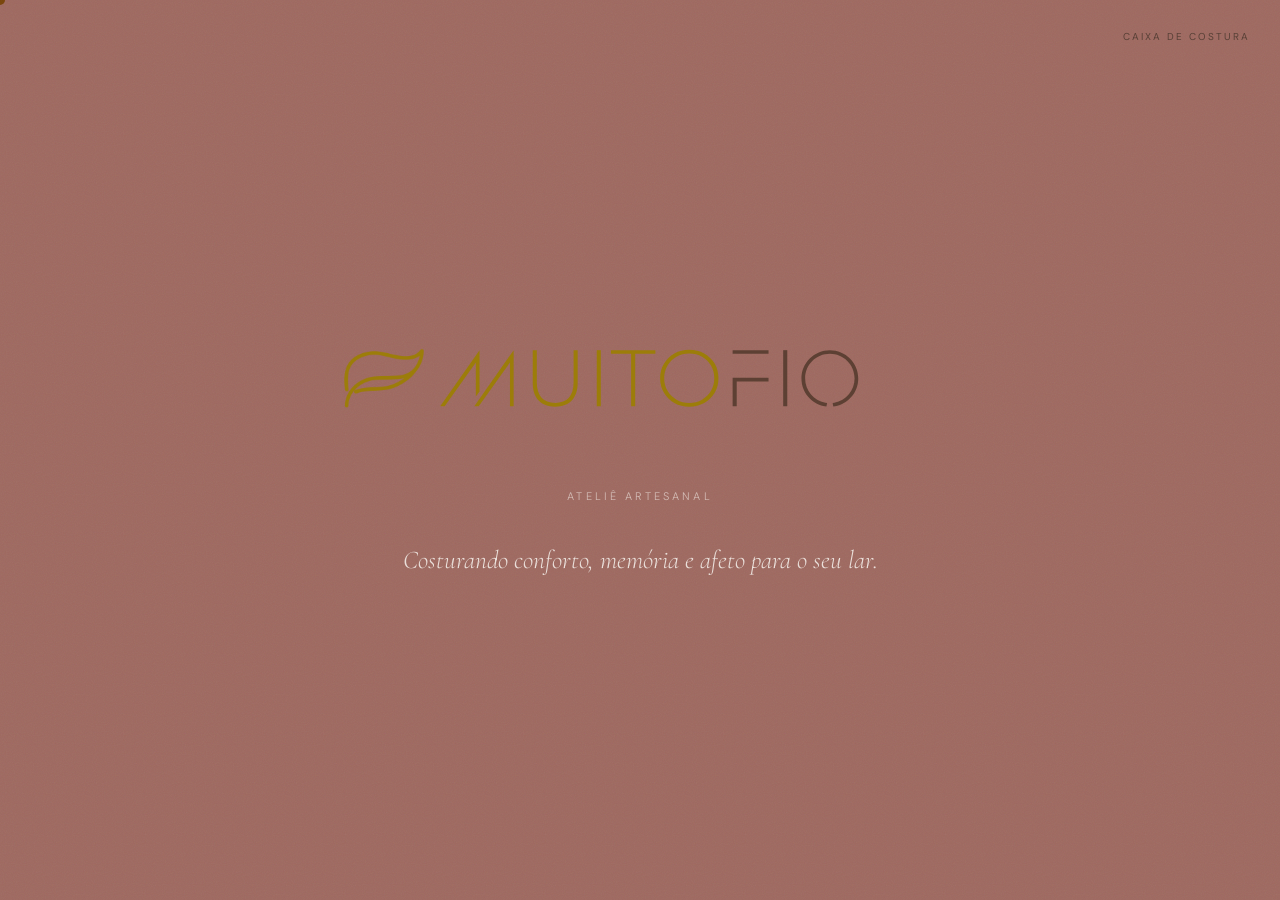
==== commit 87686749: "feat(ui): implement custom interactive cursor and extract inline styles" ====
--- a/index.html
+++ b/index.html
@@ -7,102 +7,10 @@
   <link rel="preconnect" href="https://fonts.googleapis.com">
   <link href="https://fonts.googleapis.com/css2?family=Cormorant+Garamond:ital,wght@0,300;0,400;0,500;1,300;1,400&family=DM+Sans:wght@300;400;500&display=swap" rel="stylesheet">
   <link rel="stylesheet" href="assets/css/style.css">
-  <style>
-    .secret-btn {
-      position: absolute;
-      top: 20px;
-      right: 20px;
-      font-size: 10px;
-      letter-spacing: 0.2em;
-      text-transform: uppercase;
-      color: var(--tabaco);
-      opacity: 0.7;
-      cursor: pointer;
-      background: none;
-      border: none;
-      padding: 10px;
-      font-family: var(--sans);
-      transition: opacity 0.3s;
-      z-index: 1000;
-    }
-    .secret-btn:hover { opacity: 0.5; }
-    
-    .modal-overlay {
-      position: fixed;
-      inset: 0;
-      background: rgba(247, 243, 238, 0.95);
-      backdrop-filter: blur(5px);
-      display: flex;
-      align-items: center;
-      justify-content: center;
-      opacity: 0;
-      pointer-events: none;
-      transition: opacity 0.4s ease;
-      z-index: 2000;
-    }
-    .modal-overlay.active {
-      opacity: 1;
-      pointer-events: all;
-    }
-    .modal-box {
-      background: #fff;
-      padding: 4rem;
-      border-radius: 4px;
-      box-shadow: 0 20px 40px rgba(58, 46, 36, 0.08);
-      text-align: center;
-      max-width: 400px;
-      width: 90%;
-      border-top: 3px solid var(--argila);
-      transform: translateY(20px);
-      transition: transform 0.4s ease;
-    }
-    .modal-overlay.active .modal-box {
-      transform: translateY(0);
-    }
-    .modal-title {
-      font-family: var(--serif);
-      font-size: 2rem;
-      color: var(--tabaco);
-      font-weight: 300;
-      margin-bottom: 1rem;
-    }
-    .modal-input {
-      width: 100%;
-      padding: 12px;
-      border: 1px solid rgba(158, 104, 95, 0.3);
-      border-radius: 2px;
-      font-family: var(--sans);
-      font-size: 14px;
-      margin-bottom: 1.5rem;
-      text-align: center;
-      outline: none;
-      letter-spacing: 0.1em;
-      color: var(--text);
-    }
-    .modal-input:focus { border-color: var(--argila); }
-    .modal-btn {
-      background: var(--argila);
-      color: var(--creme);
-      border: none;
-      padding: 12px 24px;
-      width: 100%;
-      font-family: var(--sans);
-      font-size: 11px;
-      letter-spacing: 0.15em;
-      text-transform: uppercase;
-      cursor: pointer;
-      transition: background 0.3s;
-    }
-    .modal-btn:hover { background: var(--tabaco); }
-    .error-msg {
-      color: #9e685f;
-      font-size: 12px;
-      margin-top: 1rem;
-      display: none;
-    }
-  </style>
-</head>
+  </head>
 <body>
+  <div class="cursor" id="cursor"></div>
+
 
   <button class="secret-btn" onclick="openModal()">Caixa de Costura</button>
 
@@ -154,5 +62,16 @@
       if(e.key === 'Enter') checkPassword();
     }
   </script>
+  <script>
+    const cursor = document.getElementById('cursor');
+    document.addEventListener('mousemove', e => {
+      cursor.style.left = e.clientX + 'px';
+      cursor.style.top = e.clientY + 'px';
+    });
+    document.querySelectorAll('a,button,.slogan-card,.s-prod-card,.swatch,.rule-card').forEach(el => {
+      el.addEventListener('mouseenter', () => cursor.classList.add('big'));
+      el.addEventListener('mouseleave', () => cursor.classList.remove('big'));
+    });
+  </script>
 </body>
 </html>
--- a/assets/css/style.css
+++ b/assets/css/style.css
@@ -4,6 +4,7 @@
       box-sizing: border-box;
       margin: 0;
       padding: 0;
+      cursor: none !important;
     }
 
     :root {
@@ -61,7 +62,7 @@
       display: flex;
       justify-content: space-between;
       align-items: center;
-      padding: 1.4rem 3.5rem;
+      padding: 1.2rem 1.5rem;
       background: rgba(247, 243, 238, .9);
       backdrop-filter: blur(12px);
       border-bottom: .5px solid rgba(158, 104, 95, .15);
@@ -81,7 +82,7 @@
     }
 
     .nav-links {
-      display: flex;
+      display: none;
       gap: 2.5rem;
       list-style: none;
     }
@@ -100,7 +101,7 @@
     }
 
     section {
-      padding: 6rem 3.5rem;
+      padding: 4rem 1.5rem;
     }
 
     .section-label {
@@ -305,7 +306,7 @@
     /* TIPOGRAFIA */
     .type-grid {
       display: grid;
-      grid-template-columns: 1fr 1fr;
+      grid-template-columns: 1fr;
       gap: 4rem;
     }
 
@@ -379,7 +380,7 @@
 
     .slogans-grid {
       display: grid;
-      grid-template-columns: 1fr 1fr;
+      grid-template-columns: 1fr;
       gap: 1.5rem;
     }
 
@@ -440,7 +441,7 @@
 
     .apps-grid {
       display: grid;
-      grid-template-columns: 1fr 1fr;
+      grid-template-columns: 1fr;
       gap: 2.5rem;
     }
 
@@ -749,6 +750,7 @@
       justify-content: space-between;
       gap: 3rem;
     }
+    .site-hero-inner { flex-direction: column; }
 
     .site-hero-eyebrow {
       font-size: 9px;
@@ -803,6 +805,7 @@
       align-items: center;
       justify-content: center;
     }
+    .site-hero-img { display: none; }
 
     .site-produtos {
       background: var(--linho);
@@ -917,7 +920,7 @@
 
     .do-dont {
       display: grid;
-      grid-template-columns: 1fr 1fr;
+      grid-template-columns: 1fr;
       gap: 1.5rem;
       margin-top: 3rem;
     }
@@ -973,9 +976,9 @@
 
     footer {
       background: var(--tabaco);
-      padding: 4rem 3.5rem;
-      display: flex;
-      justify-content: space-between;
+      padding: 4rem 1.5rem;
+      display: flex;
+      flex-direction: column; gap: 1rem; text-align: center;
       align-items: center;
     }
 
@@ -993,51 +996,262 @@
       letter-spacing: .14em;
       text-transform: uppercase;
       line-height: 2;
-      text-align: right;
-    }
-
-    @media(max-width:900px) {
-      nav {
-        padding: 1.2rem 1.5rem
-      }
-
-      .nav-links {
-        display: none
-      }
-
-      section {
-        padding: 4rem 1.5rem
-      }
-
-      .type-grid,
-      .slogans-grid,
-      .apps-grid,
-      .do-dont,
-      .rules-grid {
-        grid-template-columns: 1fr
-      }
-
-      .site-hero-inner {
-        flex-direction: column
-      }
-
-      .site-hero-img {
-        display: none
-      }
-
-      .site-produtos {
-        grid-template-columns: 1fr 1fr
-      }
-
-      footer {
-        flex-direction: column;
-        gap: 1rem;
-        text-align: center
-      }
-
-      .footer-text {
-        text-align: center
-      }
-    }
+      text-align: center;
+    }
+
+    
+@media (min-width: 901px) {
+  nav { padding: 1.4rem 3.5rem; }
+  .nav-links { display: flex; }
+  section { padding: 6rem 3.5rem; }
+  .type-grid, .slogans-grid, .apps-grid, .do-dont { grid-template-columns: 1fr 1fr; }
+  .rules-grid { grid-template-columns: repeat(3, 1fr); }
+  .site-produtos { grid-template-columns: repeat(4, 1fr); }
+  .site-hero-inner { flex-direction: row; }
+  .site-hero-img { display: block; }
+  footer { flex-direction: row; justify-content: space-between; text-align: left; padding: 4rem 3.5rem; }
+  .footer-text { text-align: right; }
+}
 
 @media print { body, .doc-page { background: #fff !important; box-shadow: none !important; margin: 0 !important; padding: 0 !important; } nav, .hero, .cursor, .no-print, .secret-btn { display: none !important; } .doc-header { margin-bottom: 2rem !important; padding-bottom: 1rem !important; border-bottom: 1px solid #000 !important; } }
+
+
+/* ==========================================================================
+   CONSOLIDATED STYLES (from inline HTML blocks)
+   ========================================================================== */
+
+/* index.html - Modal & Secret Button */
+.secret-btn {
+  position: absolute;
+  top: 20px;
+  right: 20px;
+  font-size: 10px;
+  letter-spacing: 0.2em;
+  text-transform: uppercase;
+  color: var(--tabaco);
+  opacity: 0.7;
+  cursor: pointer;
+  background: none;
+  border: none;
+  padding: 10px;
+  font-family: var(--sans);
+  transition: opacity 0.3s;
+  z-index: 1000;
+}
+.secret-btn:hover { opacity: 0.5; }
+
+.modal-overlay {
+  position: fixed;
+  inset: 0;
+  background: rgba(247, 243, 238, 0.95);
+  backdrop-filter: blur(5px);
+  display: flex;
+  align-items: center;
+  justify-content: center;
+  opacity: 0;
+  pointer-events: none;
+  transition: opacity 0.4s ease;
+  z-index: 2000;
+}
+.modal-overlay.active {
+  opacity: 1;
+  pointer-events: all;
+}
+.modal-box {
+  background: #fff;
+  padding: 2rem 1.5rem;
+  border-radius: 4px;
+  box-shadow: 0 20px 40px rgba(58, 46, 36, 0.08);
+  text-align: center;
+  max-width: 400px;
+  width: 90%;
+  border-top: 3px solid var(--argila);
+  transform: translateY(20px);
+  transition: transform 0.4s ease;
+}
+@media(min-width: 600px) {
+  .modal-box { padding: 4rem; }
+}
+.modal-overlay.active .modal-box { transform: translateY(0); }
+.modal-title {
+  font-family: var(--serif);
+  font-size: 2rem;
+  color: var(--tabaco);
+  font-weight: 300;
+  margin-bottom: 1rem;
+}
+.modal-input {
+  width: 100%;
+  padding: 12px;
+  border: 1px solid rgba(158, 104, 95, 0.3);
+  border-radius: 2px;
+  font-family: var(--sans);
+  font-size: 14px;
+  margin-bottom: 1.5rem;
+  text-align: center;
+  outline: none;
+  letter-spacing: 0.1em;
+  color: var(--text);
+}
+.modal-input:focus { border-color: var(--argila); }
+.modal-btn {
+  background: var(--argila);
+  color: var(--creme);
+  border: none;
+  padding: 12px 24px;
+  width: 100%;
+  font-family: var(--sans);
+  font-size: 11px;
+  letter-spacing: 0.15em;
+  text-transform: uppercase;
+  cursor: pointer;
+  transition: background 0.3s;
+}
+.modal-btn:hover { background: var(--tabaco); }
+.error-msg {
+  color: #9e685f;
+  font-size: 12px;
+  margin-top: 1rem;
+  display: none;
+}
+
+/* caixa_de_costura.html - Dashboard */
+.dashboard-header {
+  text-align: center;
+  margin-bottom: 2rem;
+}
+@media(min-width: 600px) { .dashboard-header { margin-bottom: 4rem; } }
+.dash-logo {
+  font-family: var(--serif);
+  font-size: 2.5rem;
+  font-weight: 300;
+  color: var(--tabaco);
+  text-decoration: none;
+}
+.dash-logo span { color: var(--palha); }
+.dash-title {
+  font-size: 11px;
+  letter-spacing: 0.2em;
+  text-transform: uppercase;
+  color: var(--muted);
+  margin-top: 1rem;
+}
+.grid-container {
+  max-width: 900px;
+  margin: 0 auto;
+  display: grid;
+  grid-template-columns: 1fr;
+  gap: 1.5rem;
+}
+@media(min-width: 600px) {
+  .grid-container { grid-template-columns: repeat(auto-fit, minmax(280px, 1fr)); gap: 2rem; }
+}
+.category-card {
+  background: #fff;
+  padding: 1.5rem;
+  border-radius: 4px;
+  border-top: 3px solid var(--argila);
+  box-shadow: 0 10px 30px rgba(58, 46, 36, 0.04);
+  transition: transform 0.3s;
+}
+@media(min-width: 600px) { .category-card { padding: 2.5rem; } }
+.category-card:hover { transform: translateY(-4px); }
+.cat-icon { font-size: 1.5rem; margin-bottom: 1rem; }
+.cat-title {
+  font-family: var(--serif);
+  font-size: 1.8rem;
+  font-weight: 300;
+  color: var(--tabaco);
+  margin-bottom: 1.5rem;
+  border-bottom: 0.5px solid rgba(158, 104, 95, 0.2);
+  padding-bottom: 1rem;
+}
+.doc-link {
+  display: block;
+  font-family: var(--sans);
+  font-size: 14px;
+  color: var(--text);
+  text-decoration: none;
+  padding: 10px 0;
+  border-bottom: 0.5px dashed rgba(158, 104, 95, 0.2);
+  transition: color 0.2s, padding-left 0.2s;
+}
+.doc-link:last-child { border-bottom: none; }
+.doc-link:hover { color: var(--argila); padding-left: 5px; }
+.back-btn {
+  display: inline-block;
+  margin-top: 2rem;
+  font-size: 10px;
+  letter-spacing: 0.15em;
+  text-transform: uppercase;
+  color: var(--muted);
+  text-decoration: none;
+  transition: color 0.2s;
+}
+@media(min-width: 600px) { .back-btn { margin-top: 4rem; } }
+.back-btn:hover { color: var(--tabaco); }
+
+/* Document Pages (e.g. contrato_encomenda.html) */
+.doc-page {
+  max-width: 800px;
+  margin: 1.5rem 1rem;
+  background: #fff;
+  padding: 2rem 1.5rem;
+  border-radius: 4px;
+  box-shadow: 0 10px 40px rgba(58, 46, 36, 0.05);
+}
+@media(min-width: 768px) {
+  .doc-page { margin: 4rem auto; padding: 4rem; }
+}
+.doc-header {
+  text-align: center;
+  border-bottom: 0.5px solid rgba(158, 104, 95, 0.2);
+  padding-bottom: 1.5rem;
+  margin-bottom: 2rem;
+}
+@media(min-width: 768px) {
+  .doc-header { padding-bottom: 2rem; margin-bottom: 3rem; }
+}
+.doc-logo {
+  font-family: var(--serif);
+  font-size: 2.5rem;
+  font-weight: 300;
+  letter-spacing: 0.04em;
+  color: var(--tabaco);
+  text-decoration: none;
+  display: inline-block;
+}
+.doc-logo span { color: var(--palha); }
+.doc-content {
+  font-family: var(--sans);
+  color: var(--text);
+  font-weight: 300;
+  line-height: 1.8;
+}
+.doc-content h1 {
+  font-family: var(--serif);
+  color: var(--tabaco);
+  font-size: 1.8rem;
+  font-weight: 300;
+  margin-bottom: 1.5rem;
+}
+@media(min-width: 768px) { .doc-content h1 { font-size: 2.2rem; } }
+.doc-content h2 {
+  font-family: var(--serif);
+  color: var(--argila);
+  font-size: 1.4rem;
+  font-weight: 400;
+  margin-top: 2rem;
+  margin-bottom: 1rem;
+}
+@media(min-width: 768px) { .doc-content h2 { font-size: 1.6rem; margin-top: 2.5rem; } }
+.doc-content p { margin-bottom: 1.2rem; }
+.doc-content ul { margin-left: 1.5rem; margin-bottom: 1.2rem; }
+.doc-content li { margin-bottom: 0.5rem; }
+.doc-content hr {
+  border: 0;
+  border-top: 0.5px solid rgba(158, 104, 95, 0.2);
+  margin: 1.5rem 0;
+}
+@media(min-width: 768px) { .doc-content hr { margin: 2rem 0; } }
+.doc-content strong { font-weight: 500; color: #4A3828; }
